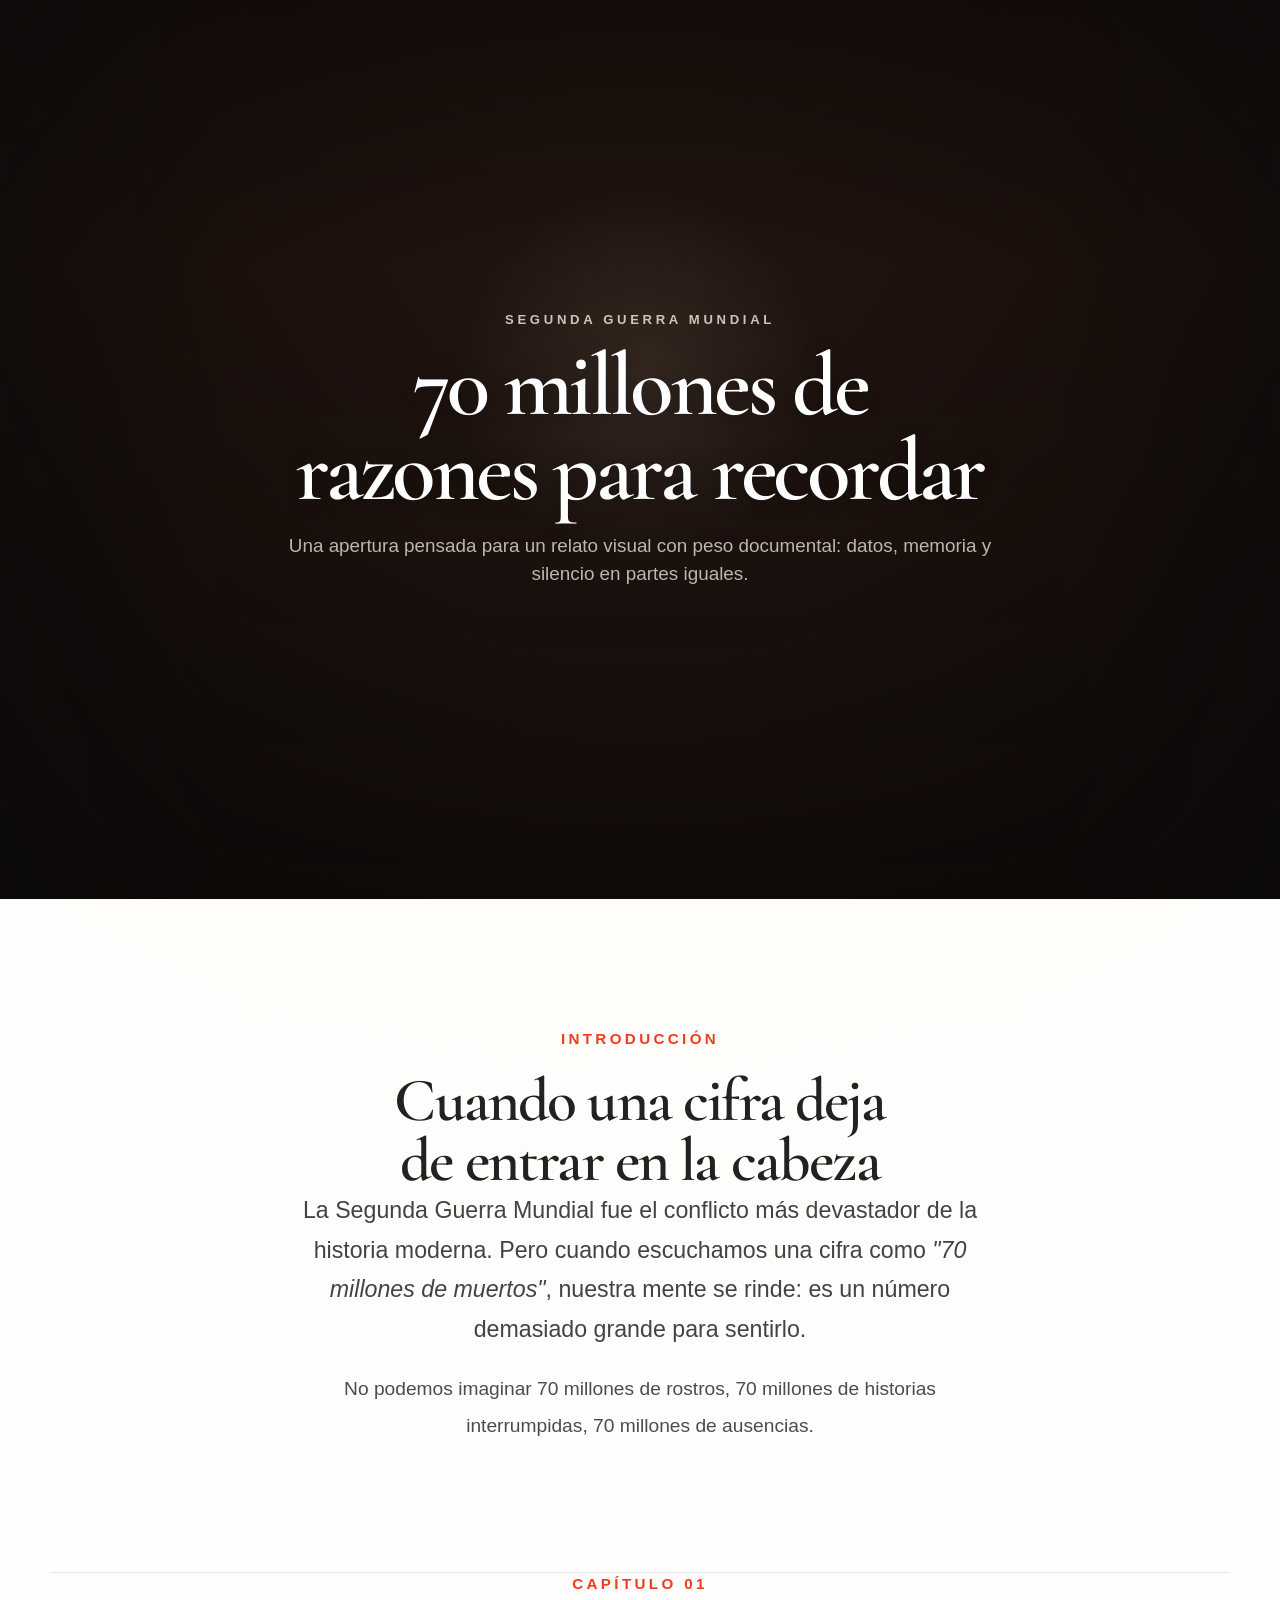
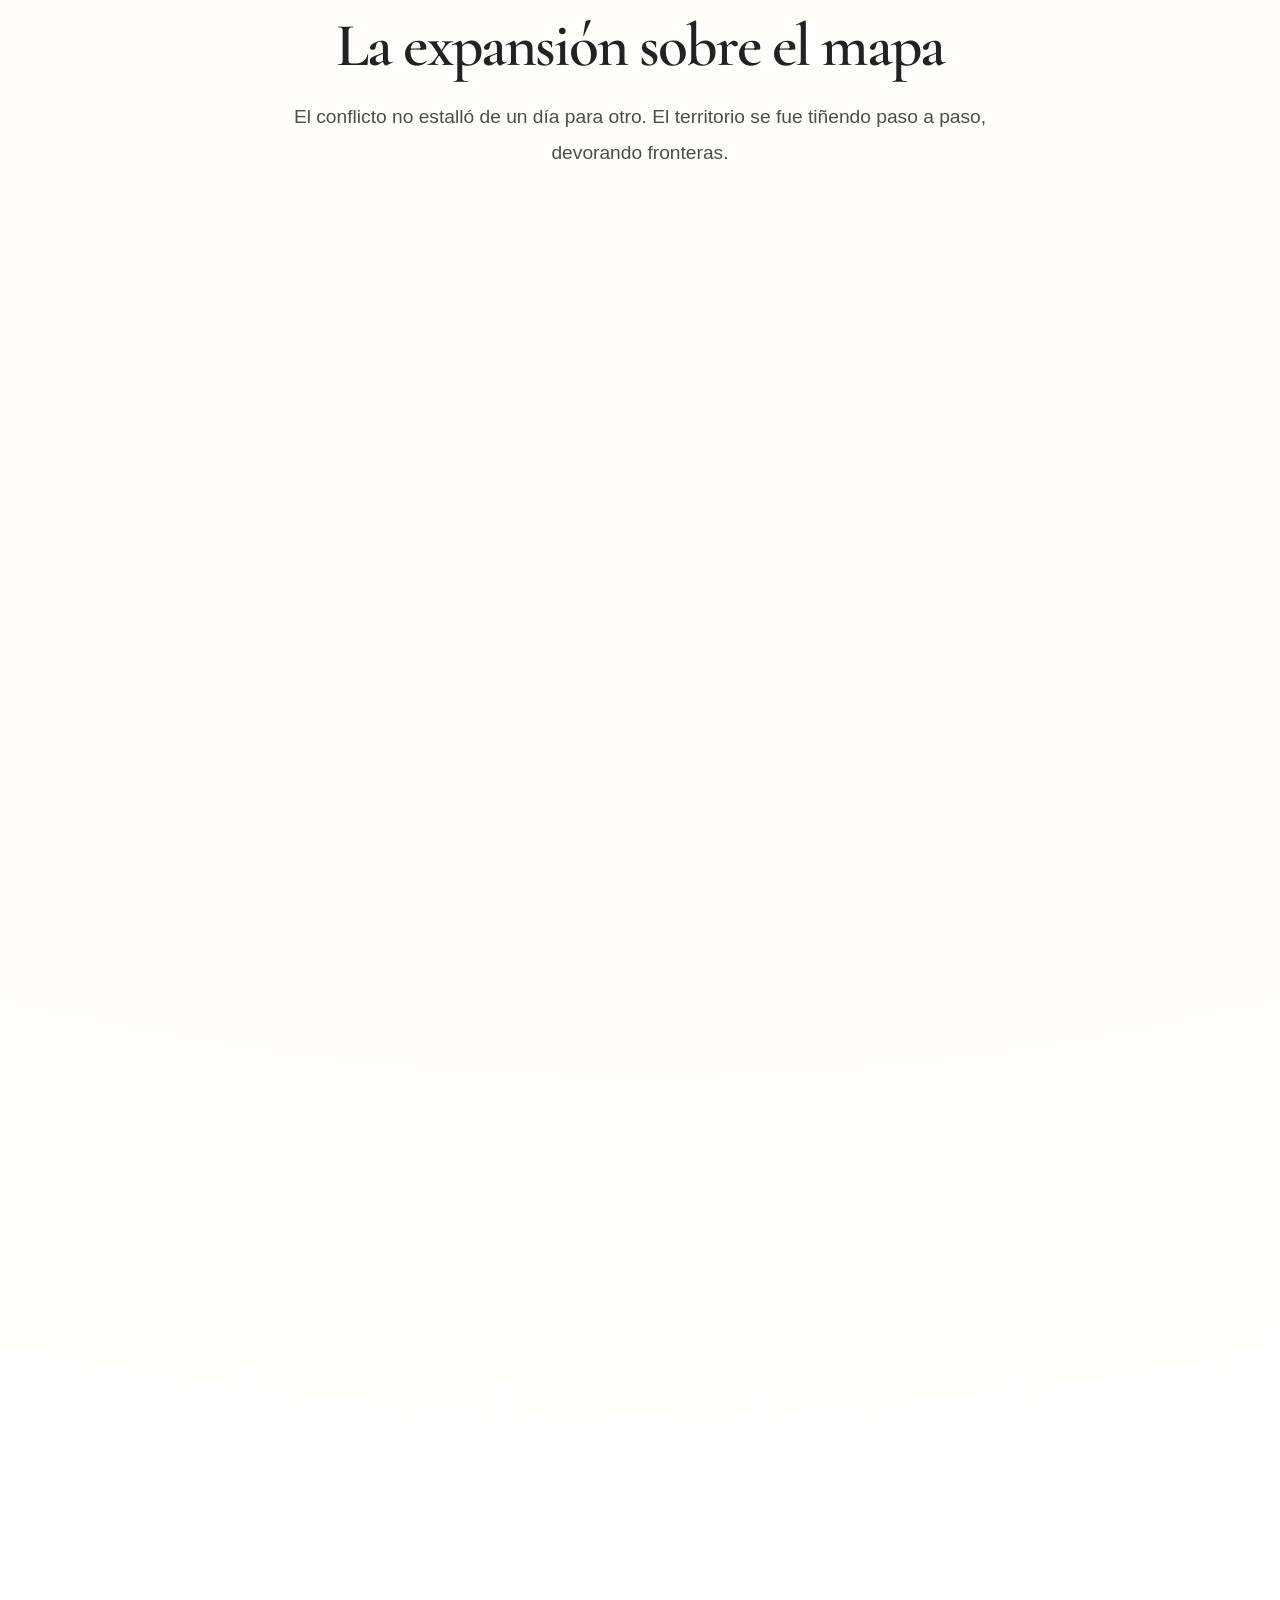
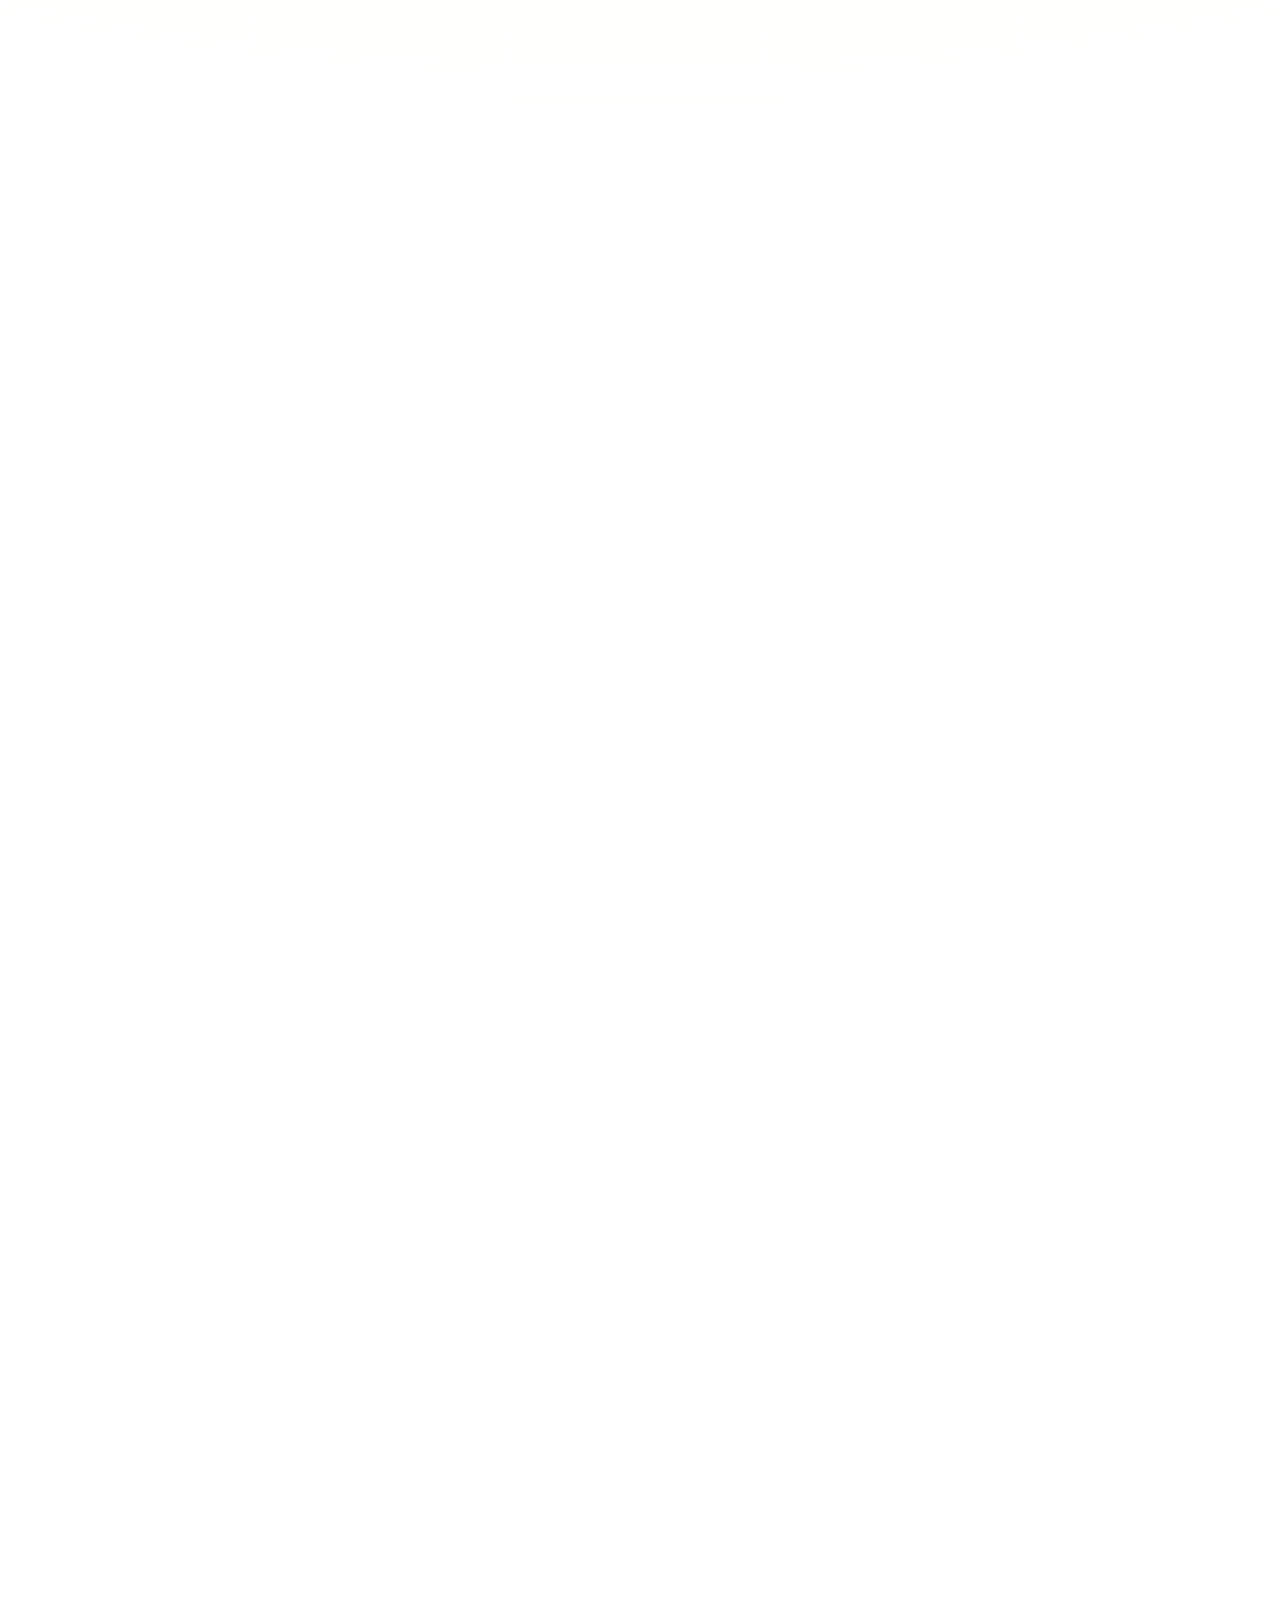
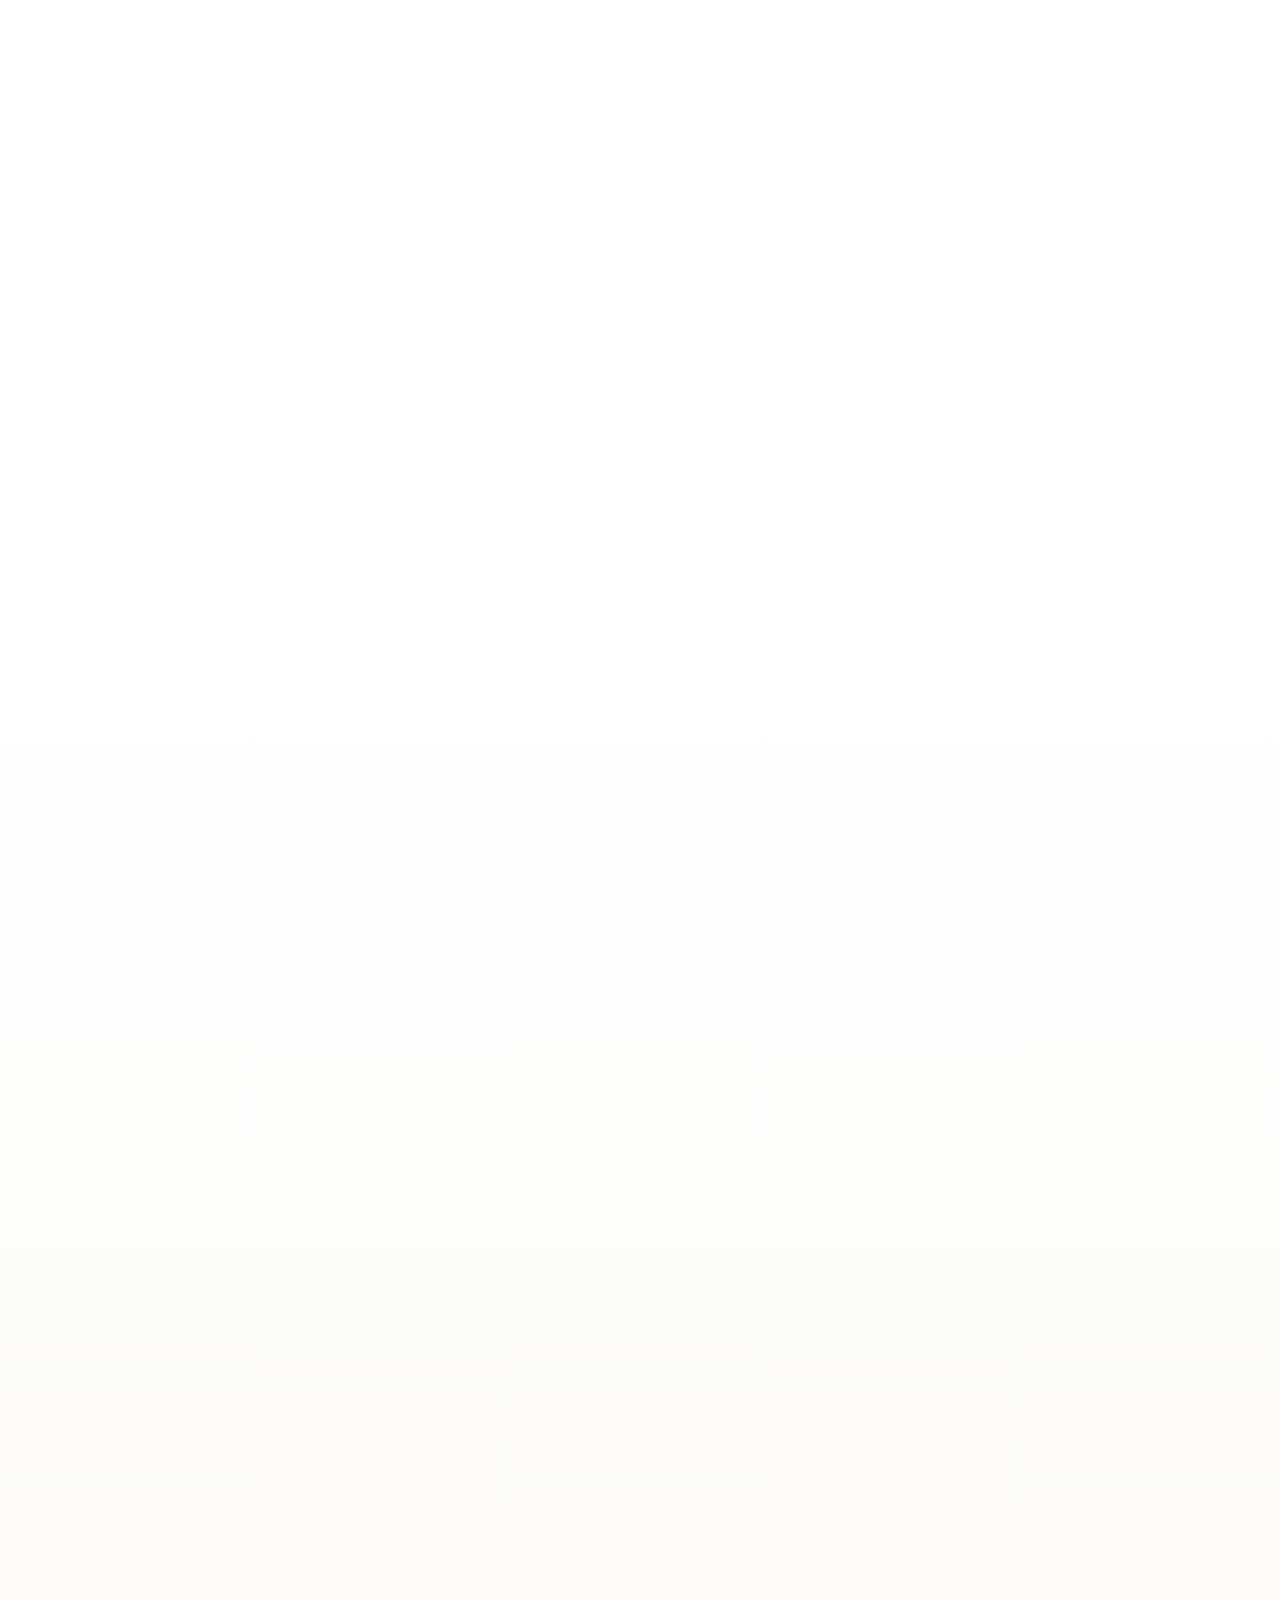
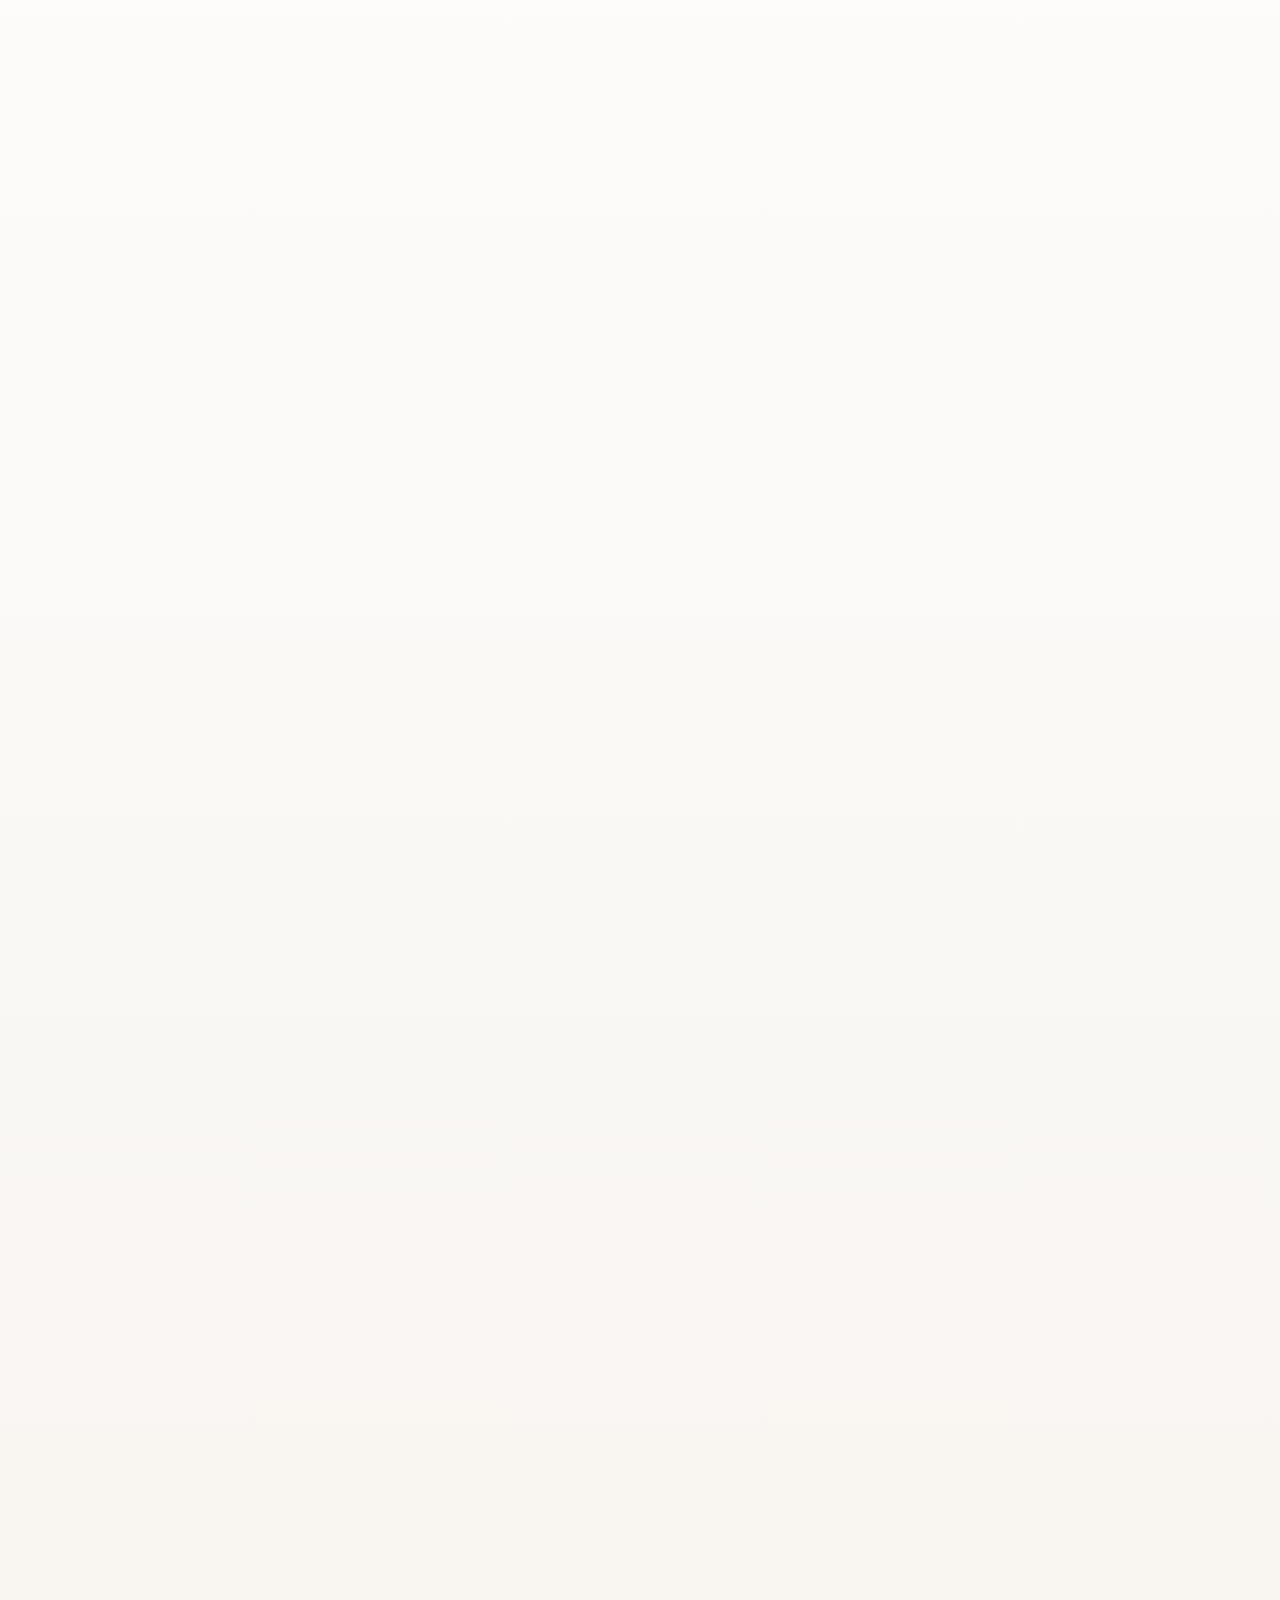
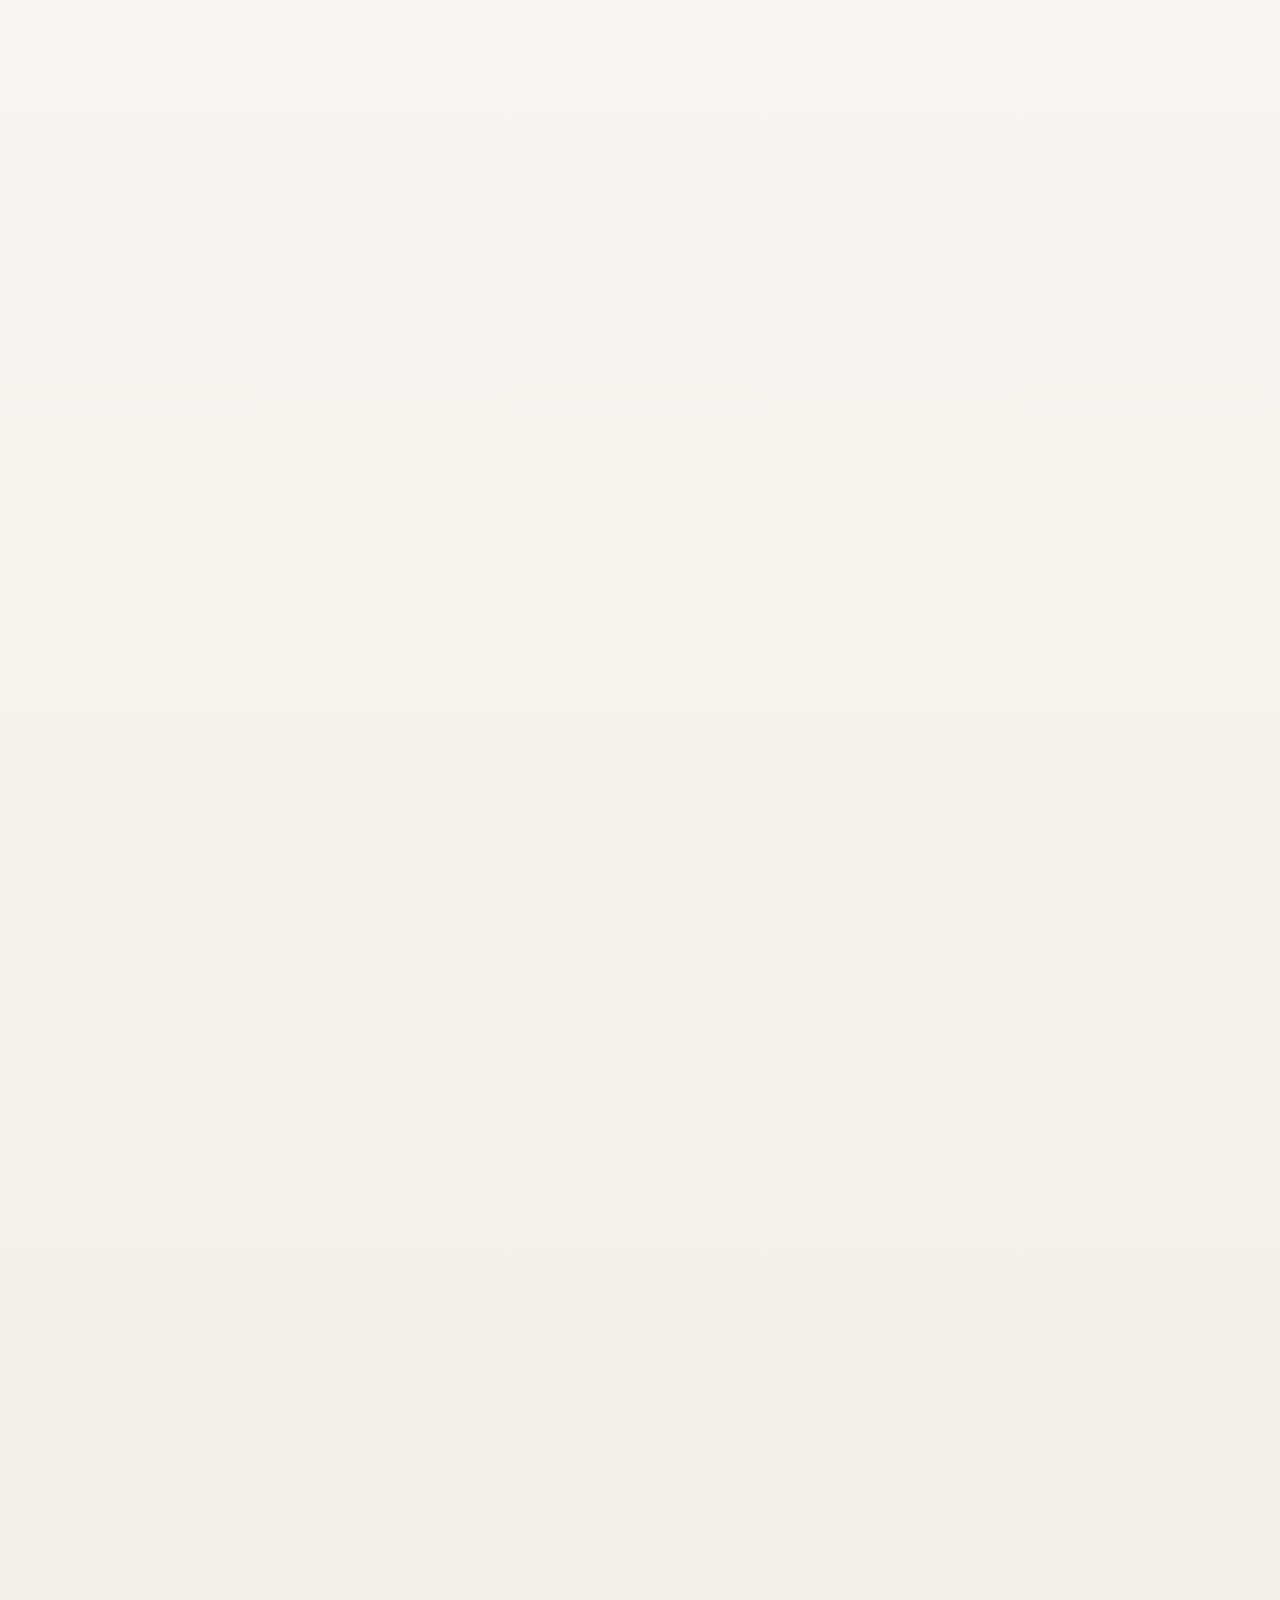
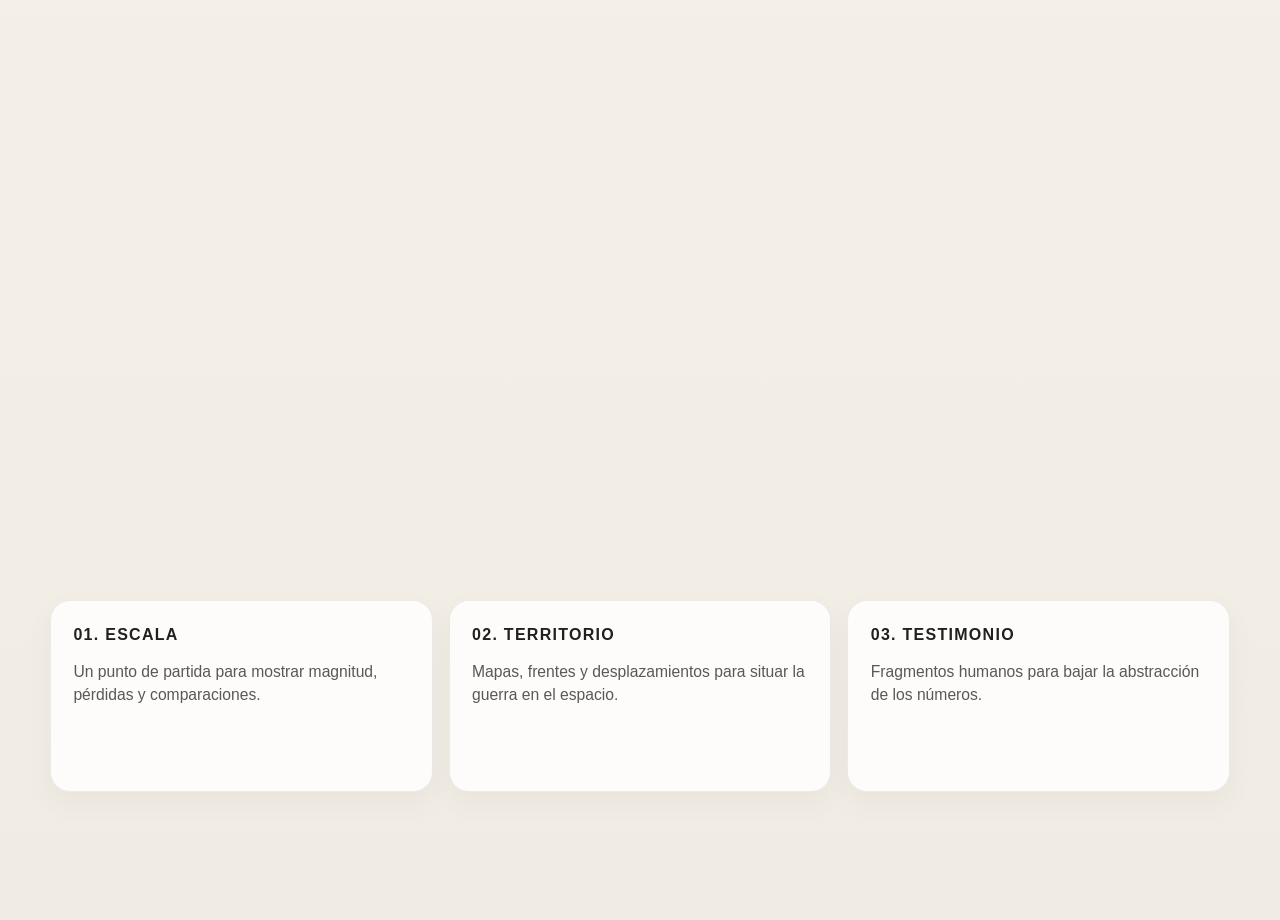
==== src/index.html @ 3a283e7e "agregué el gráfico del mapa, falta mejorar" ====
<!DOCTYPE html>
<html lang="es">
<head>
	<meta charset="UTF-8" />
	<meta name="viewport" content="width=device-width, initial-scale=1.0" />
	<meta name="description" content="Base editorial para un proyecto de scrollytelling sobre la Segunda Guerra Mundial." />
	<title>70 millones de razones para recordar</title>
	<link rel="preconnect" href="https://fonts.googleapis.com" />
	<link rel="preconnect" href="https://fonts.gstatic.com" crossorigin />
	<link href="https://fonts.googleapis.com/css2?family=Inter:wght@400;500;600;700;800&family=Cormorant+Garamond:wght@500;600;700&display=swap" rel="stylesheet" />
	<link rel="stylesheet" href="./styles.css" />
</head>
<body>
	<main class="page-shell">
		<section class="hero" aria-label="Introducción">
			<div class="hero__media" aria-hidden="true">
				<div class="hero__media-tint"></div>
				<img class="hero__image" src="../img/hero_ft.jpeg" alt="" />
			</div>

			<div class="hero__content">
				<p class="hero__eyebrow">Segunda Guerra Mundial</p>
				<h1>70 millones de razones para recordar</h1>
				<p class="hero__dek">
					Una apertura pensada para un relato visual con peso documental: datos, memoria y silencio en partes iguales.
				</p>
			</div>
		</section>

		<section class="chapter chapter--intro">
			<div class="chapter__intro">
				<p class="chapter__eyebrow">Introducción</p>
				<h2>Cuando una cifra deja de entrar en la cabeza</h2>
				<p class="chapter__lead">
					La Segunda Guerra Mundial fue el conflicto más devastador de la historia moderna. Pero cuando escuchamos una cifra como <em>"70 millones de muertos"</em>, nuestra mente se rinde: es un número demasiado grande para sentirlo.
				</p>
				<p class="chapter__body">
					No podemos imaginar 70 millones de rostros, 70 millones de historias interrumpidas, 70 millones de ausencias.
				</p>
			</div>
		</section>
		
		<!-- El nuevo título del Capítulo 1 -->
		<section class="chapter chapter--stub">
			<div class="chapter__intro">
				<p class="chapter__eyebrow">Capítulo 01</p>
				<h2>La expansión sobre el mapa</h2>
				<p class="chapter__body">
					El conflicto no estalló de un día para otro. El territorio se fue tiñendo paso a paso, devorando fronteras.
				</p>
			</div>
		</section>

		<section class="flourish-scroll" id="flourish-story" aria-label="Historia interactiva de datos">
			<div class="flourish-scroll__sticky">
				<div class="flourish-embed flourish-story" data-src="story/3707371" data-height="100vh">
					<script src="https://public.flourish.studio/resources/embed.js"></script>
					<noscript><img src="https://public.flourish.studio/story/3707371/thumbnail" width="100%" alt="visualization" /></noscript>
				</div>
			</div>
		</section>


		<section class="chapter chapter--stub">
			<div class="chapter__grid">
				<article>
					<h3>01. Escala</h3>
					<p>Un punto de partida para mostrar magnitud, pérdidas y comparaciones.</p>
				</article>
				<article>
					<h3>02. Territorio</h3>
					<p>Mapas, frentes y desplazamientos para situar la guerra en el espacio.</p>
				</article>
				<article>
					<h3>03. Testimonio</h3>
					<p>Fragmentos humanos para bajar la abstracción de los números.</p>
				</article>
			</div>
		</section>
	</main>

	<script src="./main.js" defer></script>

</body>
</html>
---- src/styles.css ----
/* Variables globales de color, tamaño y espaciado reutilizables en toda la página. */
:root {
	--bg: #0d0f12;
	--surface: rgba(15, 17, 20, 0.72);
	--surface-strong: rgba(10, 12, 14, 0.88);
	--text: #f6f0e7;
	--muted: rgba(246, 240, 231, 0.74);
	--accent: #e7e5e2;
	--accent-deep: #f7f6f2;
	--line: rgba(255, 255, 255, 0.12);
	--max-width: 1180px;
}

/* Normaliza el cálculo de tamaños para que padding y borders no rompan el layout. */
* {
	box-sizing: border-box;
}

/* Habilita un scroll suave cuando se navega por anclas o cambios de sección. */
html {
	scroll-behavior: smooth;
}

/* Estilos base del documento: fondo, tipografía y color general del texto. */
body {
	margin: 0;
	background:
		radial-gradient(circle at top, rgba(255, 241, 221, 0.18), transparent 30%),
		linear-gradient(180deg, #ffffff 0%, #ffffff 58%, #f1ece3 100%);
	color: #000000;
	font-family: "Georgia", Arial, sans-serif;
	line-height: 1.5;
	text-rendering: optimizeLegibility;
}

/* Evita que imágenes y video se desborden y los muestra como bloques. */
img,
video {
	max-width: 100%;
	display: block;
}

/* Hereda color y quita el subrayado por defecto de los enlaces. */
a {
	color: inherit;
	text-decoration: none;
}

/* Contenedor principal de toda la página. */
.page-shell {
	min-height: 100vh;
}

/* Sección hero: centra el contenido en pantalla y prepara el área visual principal. */
.hero {
	position: relative;
	min-height: 100vh;
	display: grid;
	place-items: center;
	overflow: hidden;
	padding: 3rem 1.5rem;
	isolation: isolate;
	border-bottom: 1px solid var(--line);
}

/* Capa de fondo que contiene la imagen principal y su tratamiento visual. */
.hero__media {
	position: absolute;
	inset: 0;
	z-index: -2;
	background: #2b1a14;
	transform: scale(1.02);
	filter: saturate(0.9) contrast(1.02);
	pointer-events: none;
}

/* Overlay oscuro para mejorar el contraste del texto sobre la imagen. */
.hero__media::after {
	content: "";
	position: absolute;
	inset: 0;
	background:
		linear-gradient(180deg, rgba(6, 7, 8, 0.42) 0%, rgba(6, 7, 8, 0.18) 30%, rgba(6, 7, 8, 0.58) 100%),
		radial-gradient(circle at center, transparent 0 28%, rgba(0, 0, 0, 0.24) 70% 100%);
	z-index: 1;
}

/* Tintado suave adicional para darle atmósfera al hero. */
.hero__media-tint {
	position: absolute;
	inset: 0;
	background:
		radial-gradient(circle at 50% 42%, rgba(245, 227, 181, 0.1), transparent 22%),
		linear-gradient(90deg, rgba(10, 12, 14, 0.3), transparent 18%, transparent 82%, rgba(10, 12, 14, 0.3));
	z-index: 2;
}

/* Imagen de fondo que cubre todo el hero sin deformarse. */
.hero__image {
	position: absolute;
	inset: 0;
	width: 100%;
	height: 100%;
	object-fit: cover;
	object-position: center center;
	transform: scale(1.08);
	will-change: transform, filter;
	z-index: 0;
}

/* Contenedor del contenido textual del hero: aquí se centra el texto. */
.hero__content {
	position: relative;
	z-index: 2;
	max-width: var(--max-width);
	padding: 2.2rem 2rem;
	text-align: center;
	background: transparent;
	border: 0;
	border-radius: 0;
	backdrop-filter: none;
	box-shadow: none;
}

/* Etiqueta pequeña superior del hero. */
.hero__eyebrow {
	margin: 0 0 0.9rem;
	font-size: 0.82rem;
	font-weight: 700;
	letter-spacing: 0.28em;
	text-transform: uppercase;
	color: rgba(245, 239, 227, 0.8);
}

/* Título principal: centrado visualmente y con una tipografía más expresiva. */
.hero h1 {
	margin: 0;
	font-family: "Cormorant Garamond", Georgia, serif;
	font-size: clamp(3rem, 7vw, 6.6rem);
	line-height: 0.94;
	letter-spacing: -0.04em;
	font-weight: 600;
	color: #fefefe;
	text-wrap: balance;
	text-shadow: 0 2px 18px rgba(0, 0, 0, 0.34);
}

/* Texto descriptivo bajo el título; se centra con márgenes automáticos. */
.hero__dek {
	max-width: 44rem;
	margin: 1.2rem auto 0;
	font-size: clamp(1rem, 1.8vw, 1.18rem);
	color: var(--muted);
}

/* Bloque general de cada capítulo o sección narrativa. */
.chapter {
	width: min(calc(100% - 2rem), var(--max-width));
	margin: 0 auto;
	padding: clamp(4rem, 10vw, 8rem) 0;
	border-bottom: 1px solid rgba(31, 31, 31, 0.1);
	background: transparent;
}

/* Capítulo de introducción: centra su contenido en una sola columna. */
.chapter--intro {
	display: grid;
	grid-template-columns: 1fr;
	gap: 0;
	align-items: start;
	justify-items: center;
	text-align: center;
}

/* Contenedor interno de la introducción con ancho limitado. */
.chapter__intro {
	width: min(100%, 56rem);
	margin: 0 auto;
	max-width: 56rem;
	text-align: center;
}

/* Subtítulo o etiqueta del capítulo. */
.chapter .chapter__eyebrow {
	margin: 0 auto 1.25rem;
	font-size: 0.95rem;
	font-weight: 700;
	letter-spacing: 0.22em;
	text-transform: uppercase;
	color: #f03d1d;
	max-width: fit-content;
}

/* Título del capítulo introductorio. */
.chapter__intro h2 {
	margin: 0 0 1.6rem;
	font-family: "Cormorant Garamond", Georgia, serif;
	font-size: clamp(2.3rem, 4.8vw, 4.4rem);
	line-height: 0.95;
	font-weight: 600;
	letter-spacing: -0.03em;
	color: #222;
	text-wrap: balance;
}

/* Párrafo destacado de apertura; se centra con auto en los laterales. */
.chapter .chapter__lead {
	max-width: 46rem;
	margin: 0 auto;
	font-size: clamp(1.15rem, 2.2vw, 1.45rem);
	line-height: 1.7;
	color: rgba(31, 31, 31, 0.84);
	text-align: center;
}

/* Texto de desarrollo del capítulo; mantiene una medida cómoda de lectura. */
.chapter .chapter__body {
	max-width: 44rem;
	margin: 1.4rem auto 0;
	font-size: clamp(1.05rem, 1.8vw, 1.2rem);
	line-height: 1.9;
	color: rgba(31, 31, 31, 0.8);
	text-align: center;
}

/* Etiqueta auxiliar usada dentro de otras secciones o tarjetas. */
.chapter__label {
	font-size: 0.8rem;
	font-weight: 700;
	letter-spacing: 0.22em;
	text-transform: uppercase;
	color: #f03d1d;
}

/* Títulos generales dentro de secciones chapter. */
.chapter h2 {
	margin: 0;
	font-family: "Cormorant Garamond", Georgia, serif;
	font-size: clamp(2.2rem, 4.8vw, 4.1rem);
	line-height: 0.98;
	font-weight: 600;
	text-wrap: balance;
	color: #222;
}

/* Párrafos genéricos dentro de chapter. */
.chapter p {
	margin: 0.9rem 0 0;
	max-width: 36rem;
	color: rgba(31, 31, 31, 0.74);
	font-size: 1.05rem;
}

/* Variante de chapter sin espacio superior ni borde inferior. */
.chapter--stub {
	padding-top: 0;
	border-bottom: 0;
}

/* Grilla de tarjetas para la parte final o de apoyo. */
.chapter__grid {
	display: grid;
	grid-template-columns: repeat(3, minmax(0, 1fr));
	gap: 1rem;
}

/* Tarjeta individual dentro de la grilla. */
.chapter__grid article {
	padding: 1.4rem;
	min-height: 12rem;
	background: rgba(255, 255, 255, 0.82);
	border: 1px solid rgba(31, 31, 31, 0.08);
	border-radius: 20px;
	box-shadow: 0 10px 30px rgba(31, 31, 31, 0.04);
}

/* Título de cada tarjeta. */
.chapter__grid h3 {
	margin: 0 0 0.8rem;
	font-size: 1rem;
	letter-spacing: 0.08em;
	text-transform: uppercase;
	color: #202020;
}

/* Texto dentro de cada tarjeta. */
.chapter__grid p {
	margin: 0;
	font-size: 0.98rem;
}

/* Sección de Flourish con scroll-driven storytelling */
.flourish-scroll {
	position: relative;
	/* TOTAL_SLIDES × 100vh — ajustar si cambia el número de slides en story/3707371 */
	height: 1100vh;
}

/* Ajusta el contenedor sticky para centrar el embed */
.flourish-scroll__sticky {
	position: sticky;
	top: 0;
	height: 100vh;
	width: 100%;
	overflow: hidden;
	display: flex;
	align-items: center; /* Esto asegurará que el mapa quede perfectamente centrado en pantalla */
}

.flourish-scroll__sticky .flourish-embed {
	width: 100%;
	height: 100%;
	margin: 0;
}

/* Ajustes de layout para pantallas medianas. */
@media (max-width: 900px) {
	.hero {
		padding: 1.5rem;
	}

	.hero__content {
		padding: 1.6rem 1.2rem;
		border-radius: 22px;
	}

	.chapter--intro,
	.chapter__grid {
		grid-template-columns: 1fr;
	}
}

/* Ajustes de tipografía y ancho para pantallas chicas. */
@media (max-width: 640px) {
	.hero h1 {
		font-size: clamp(2.5rem, 15vw, 4.4rem);
	}

	.chapter {
		width: min(calc(100% - 1.2rem), var(--max-width));
	}
}
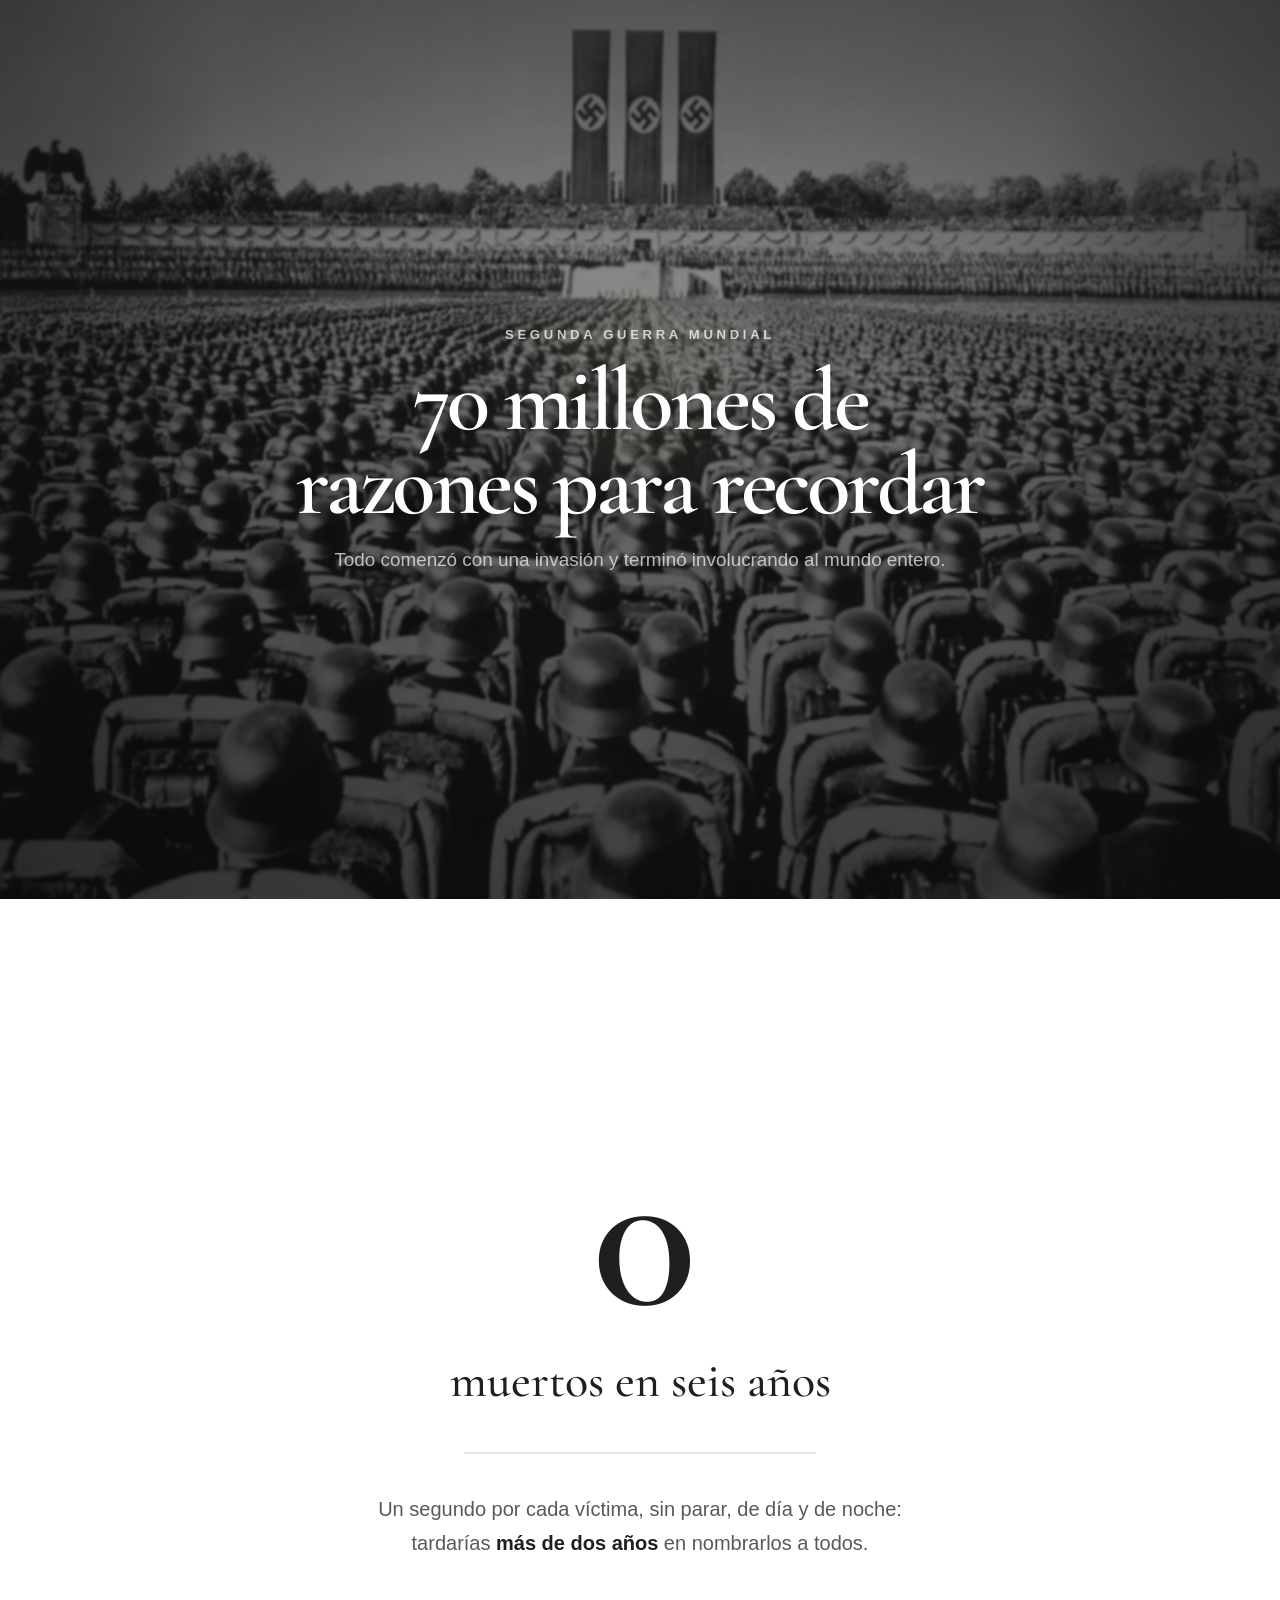
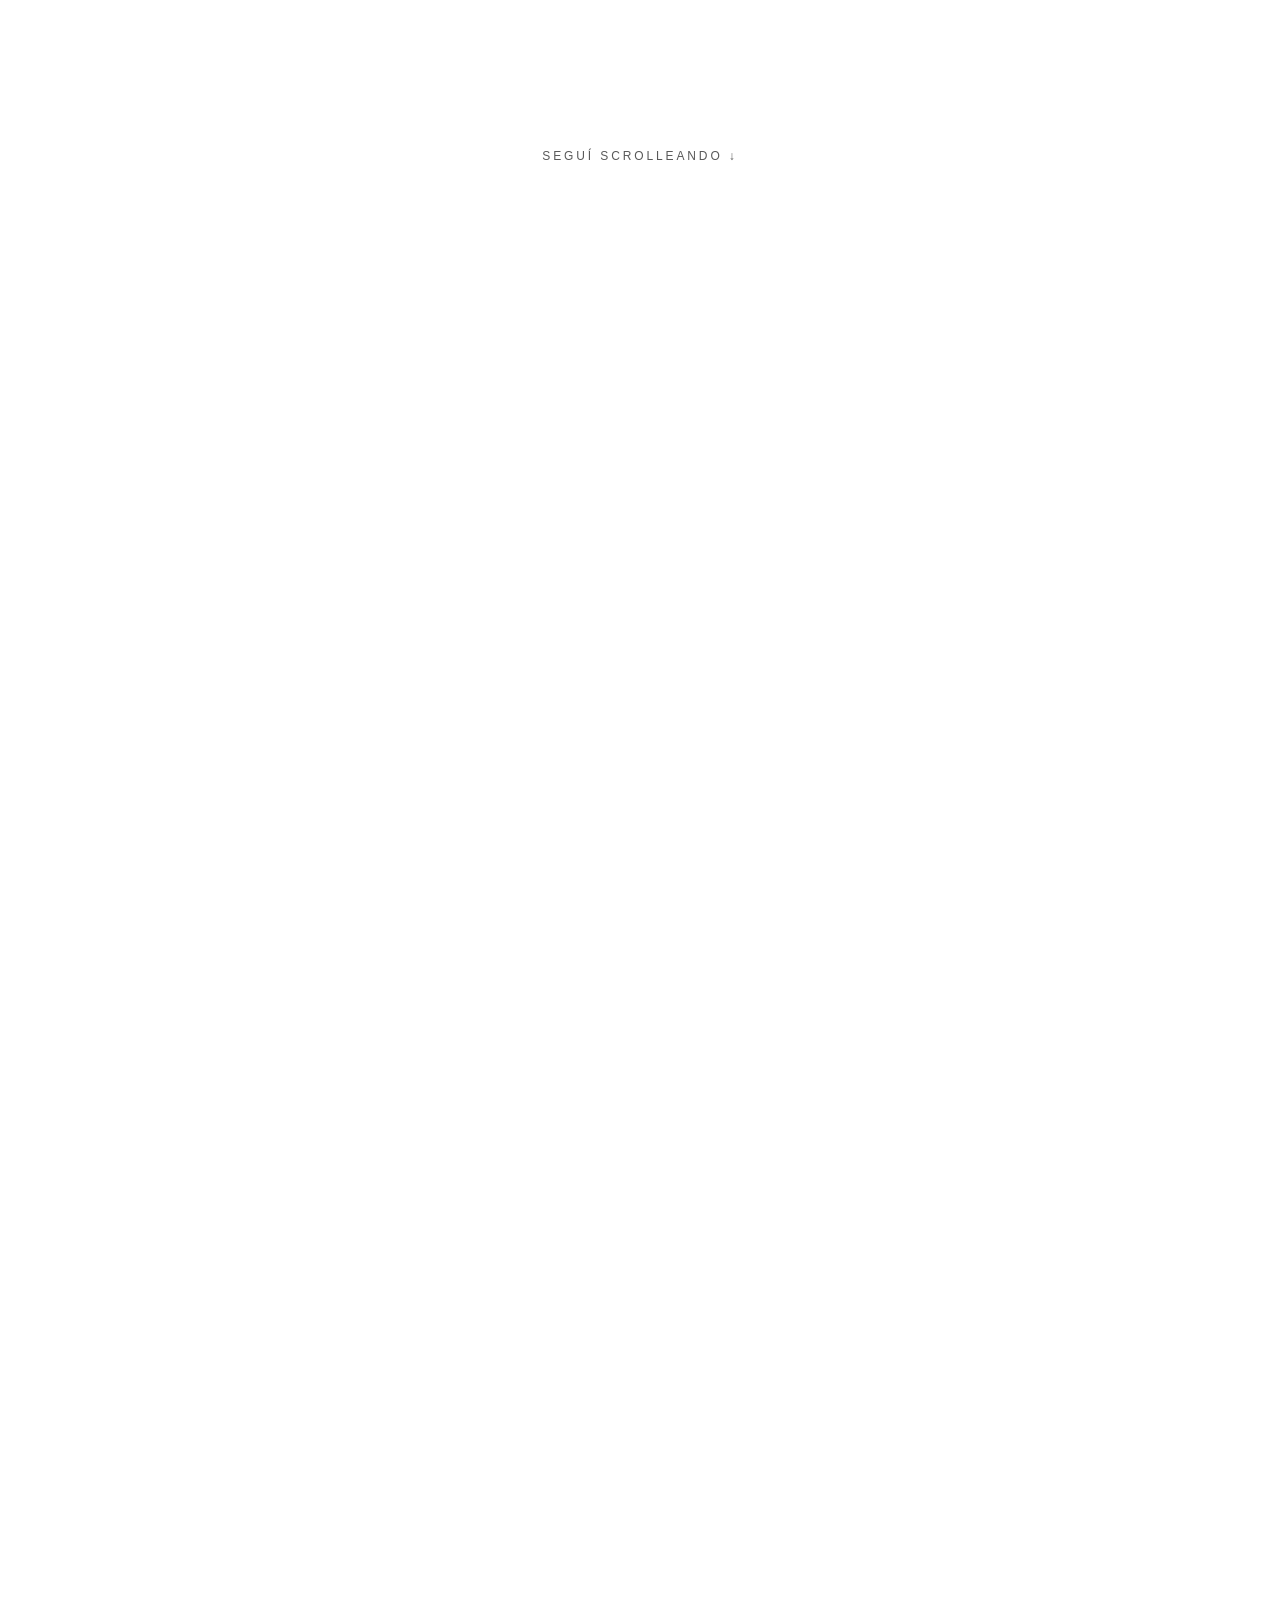
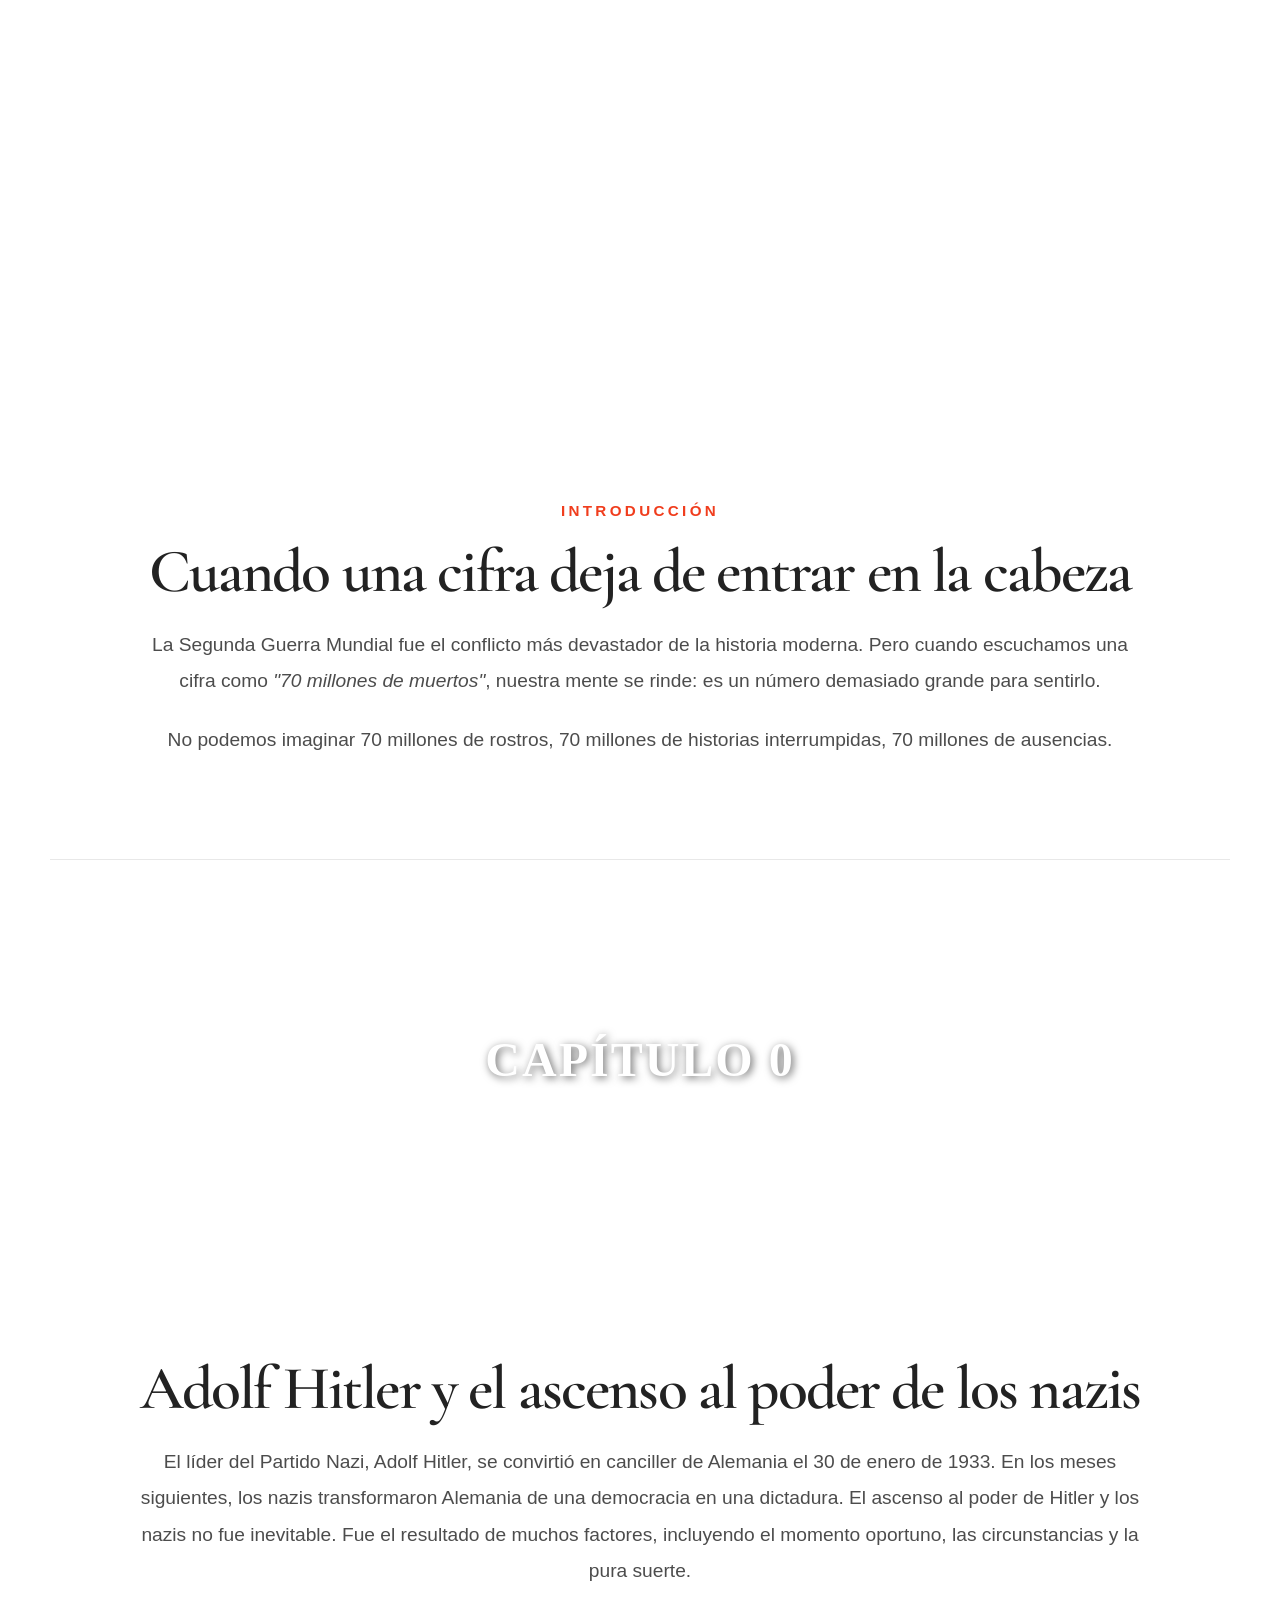
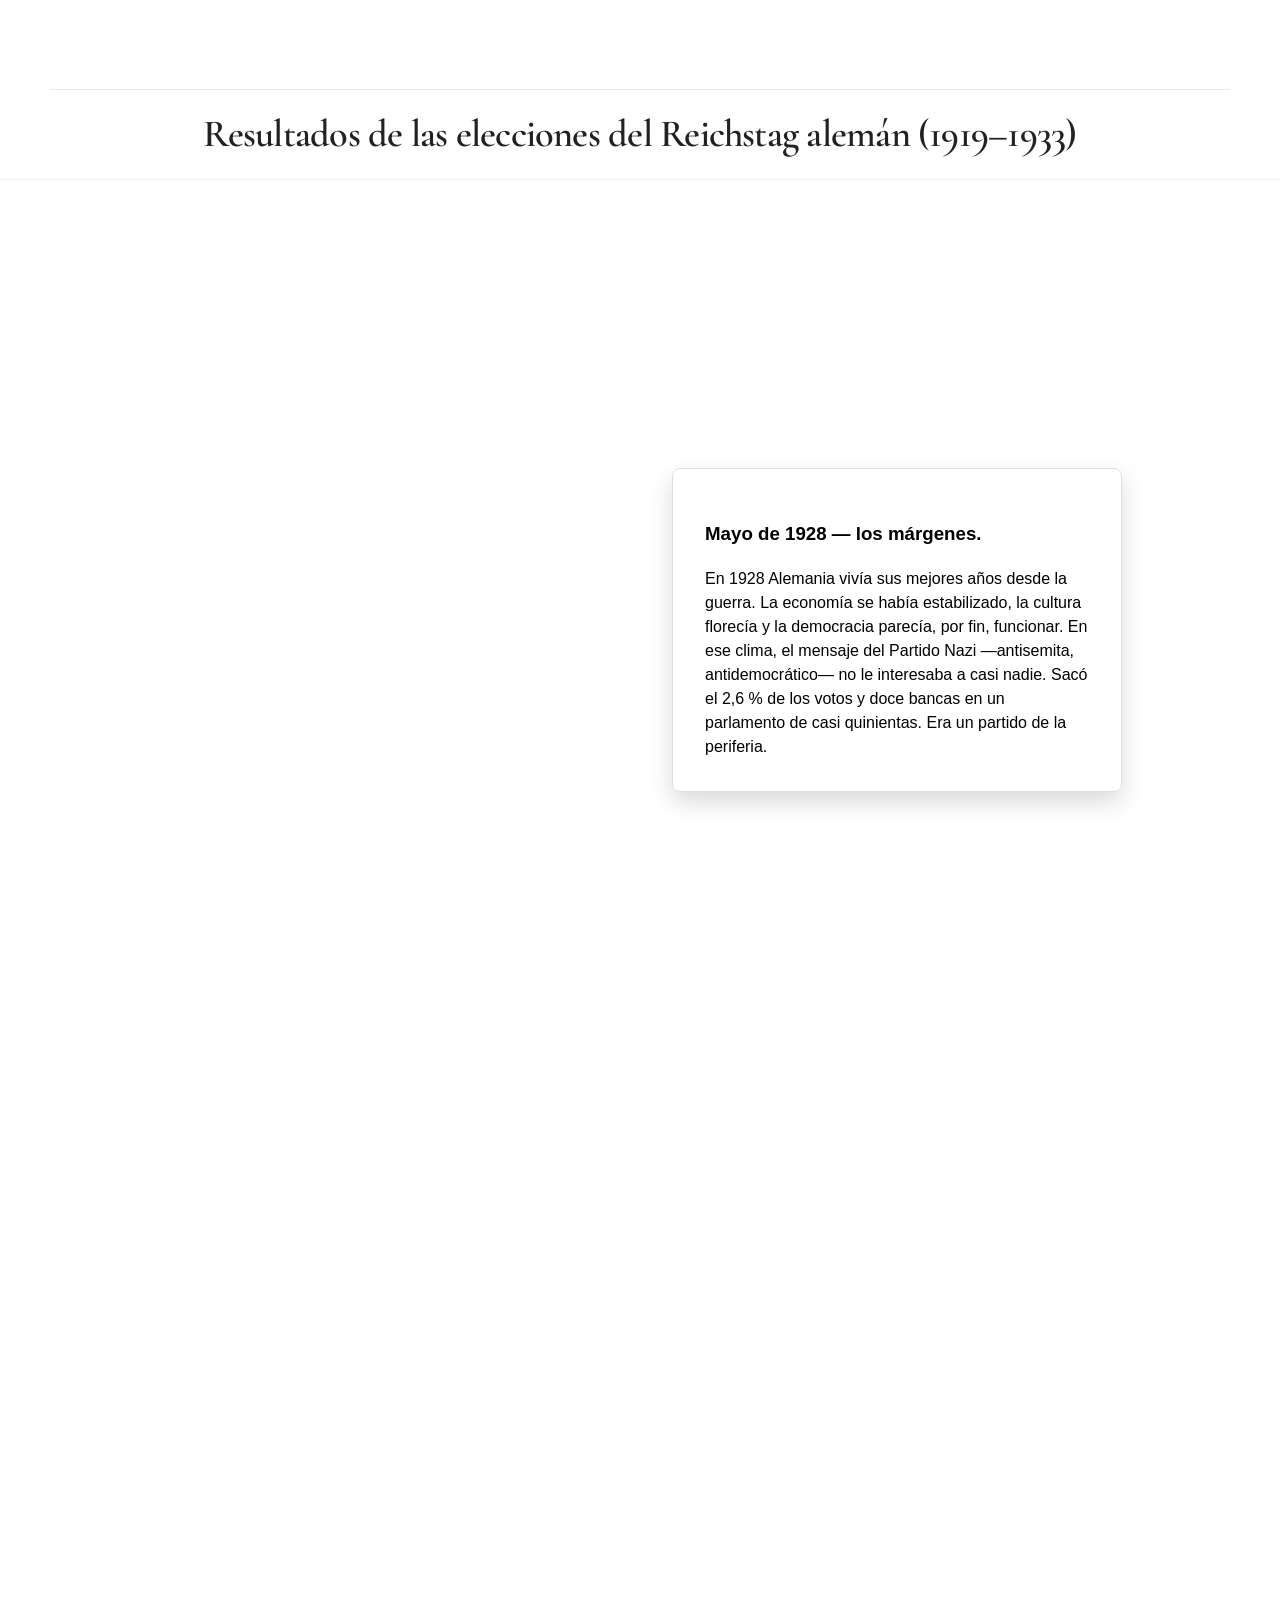
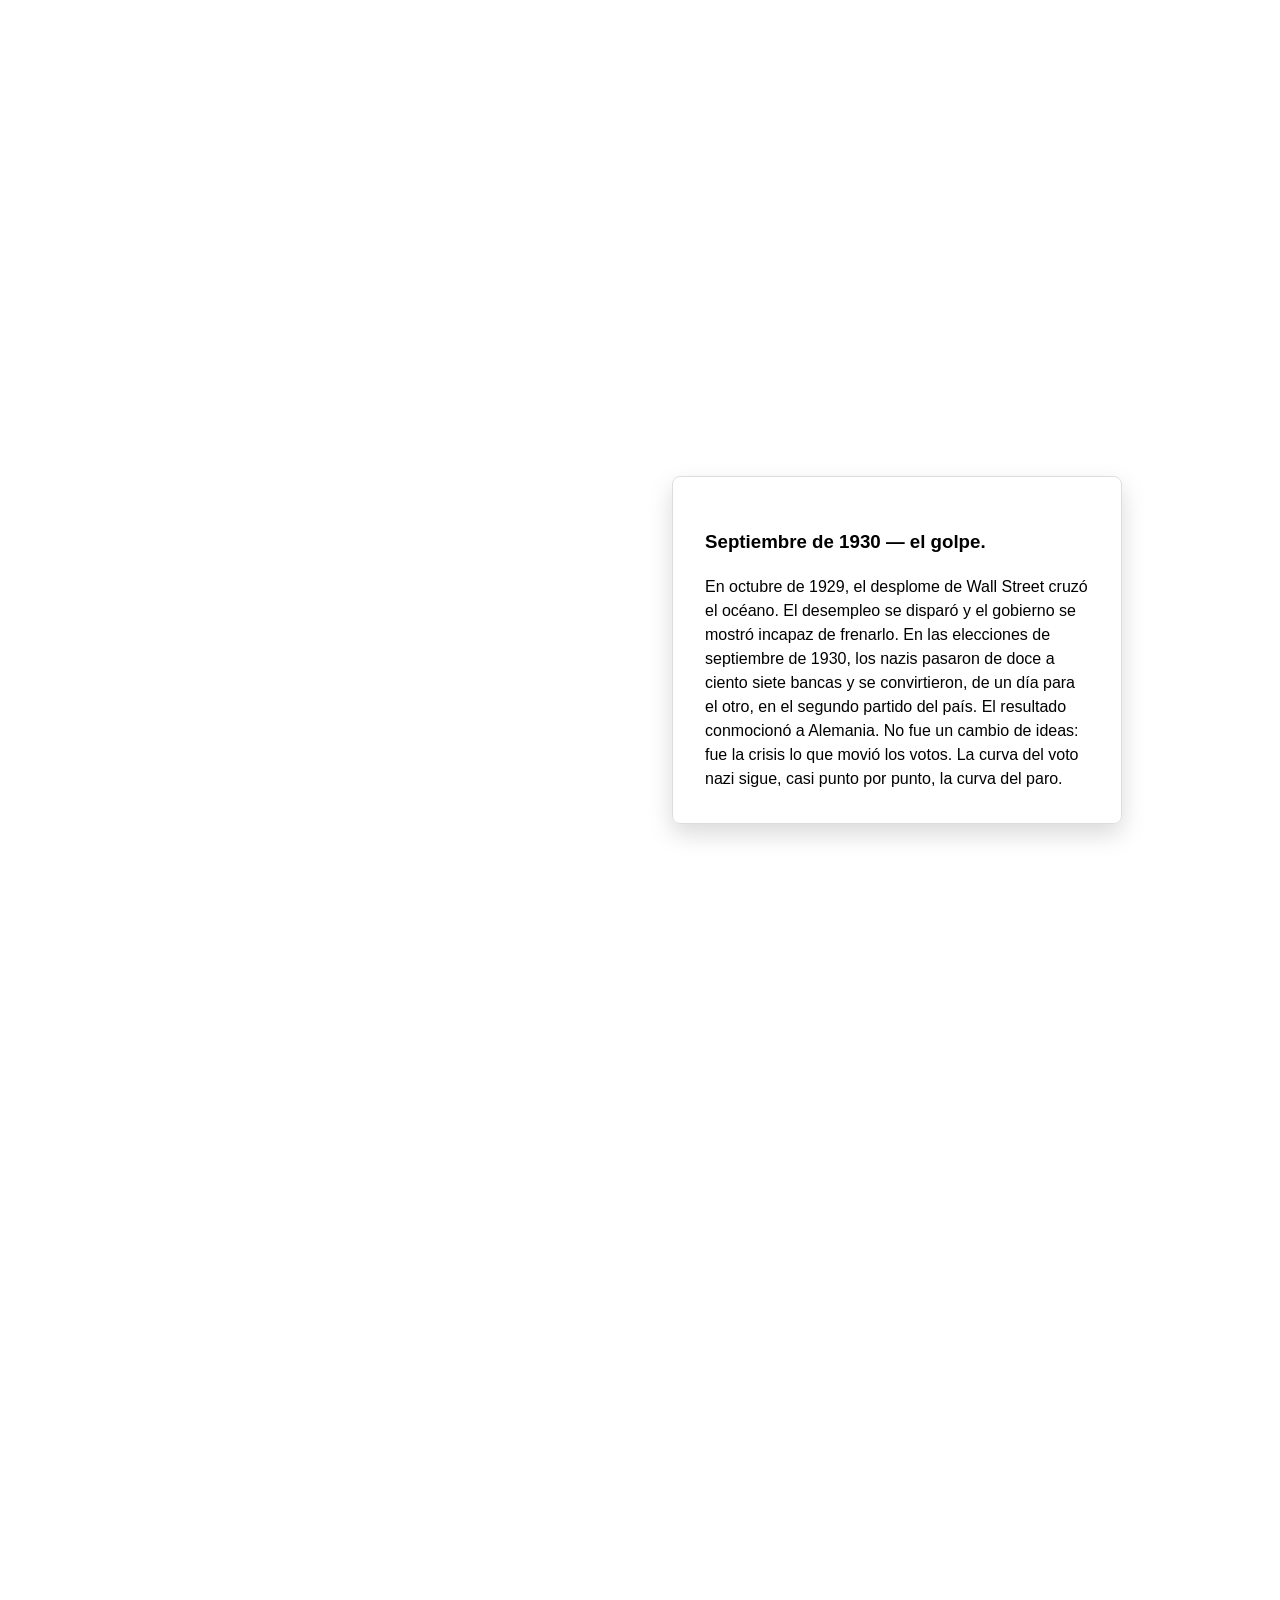
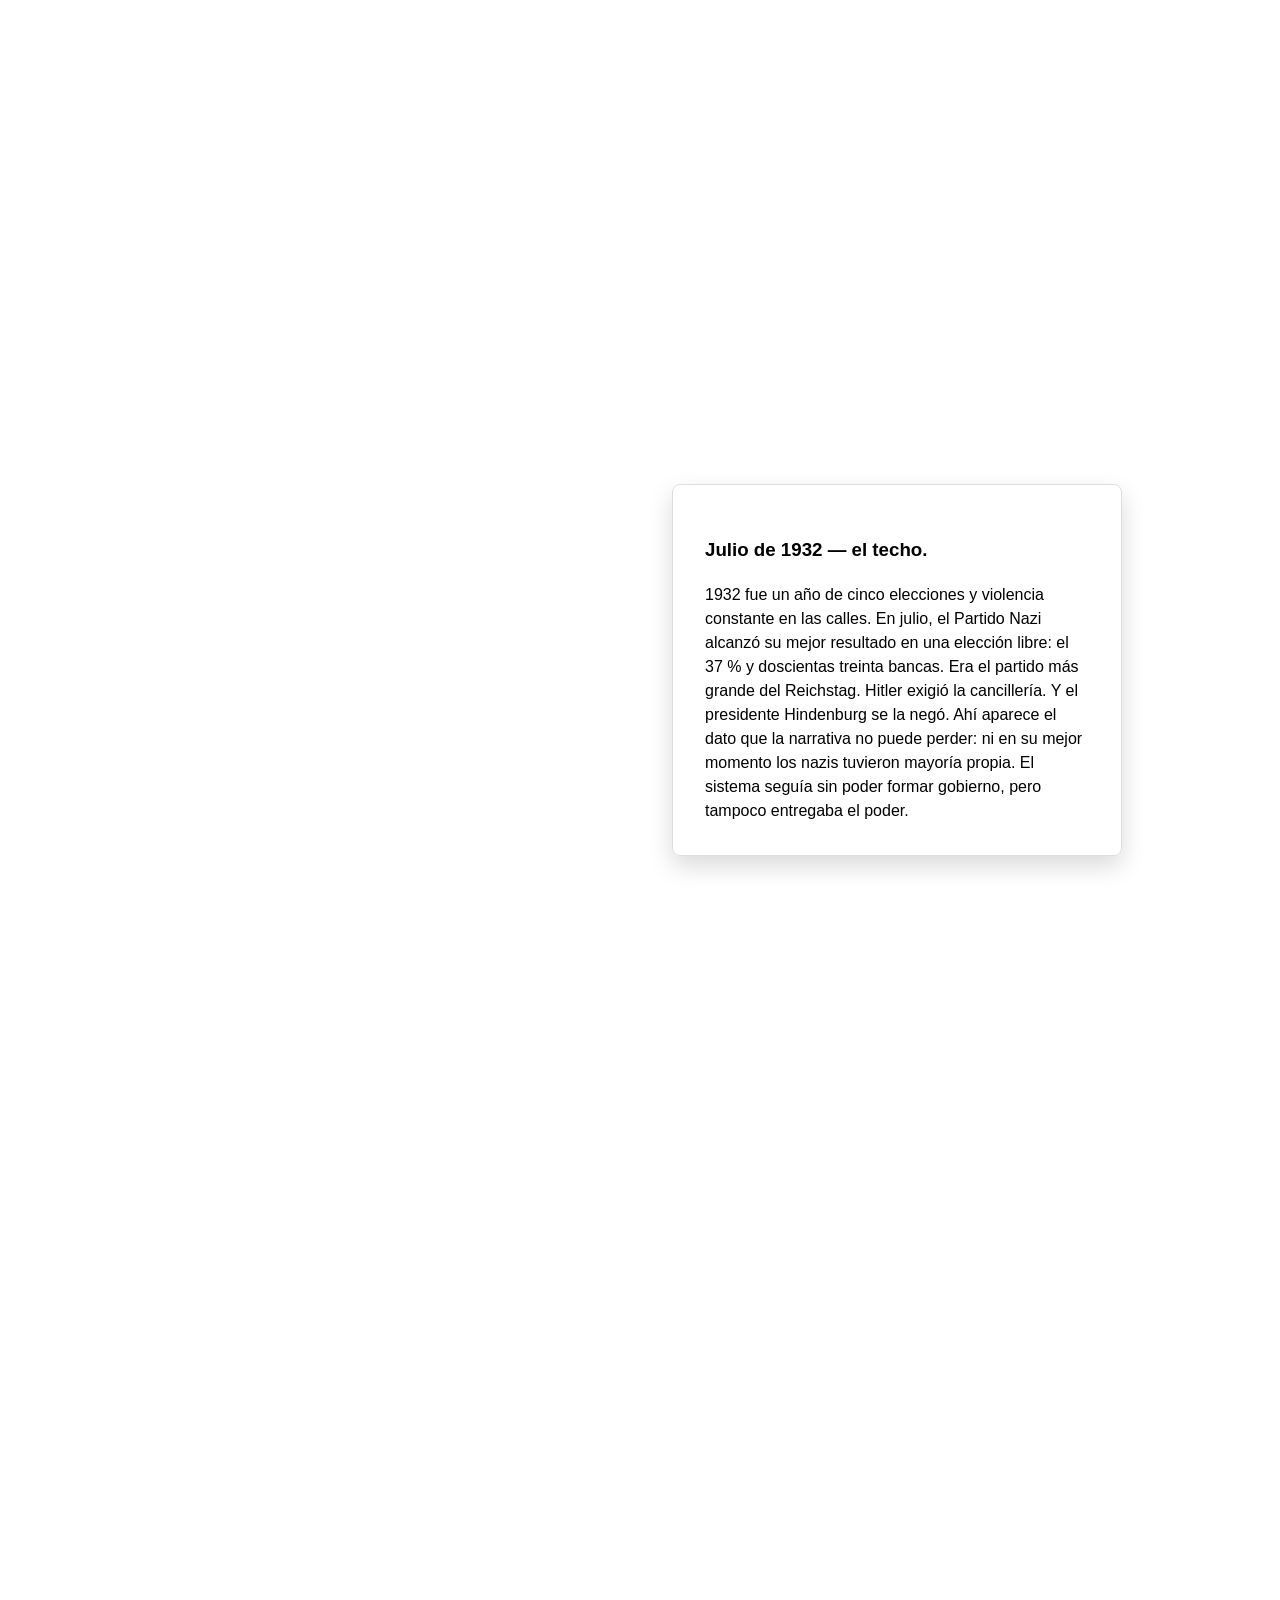
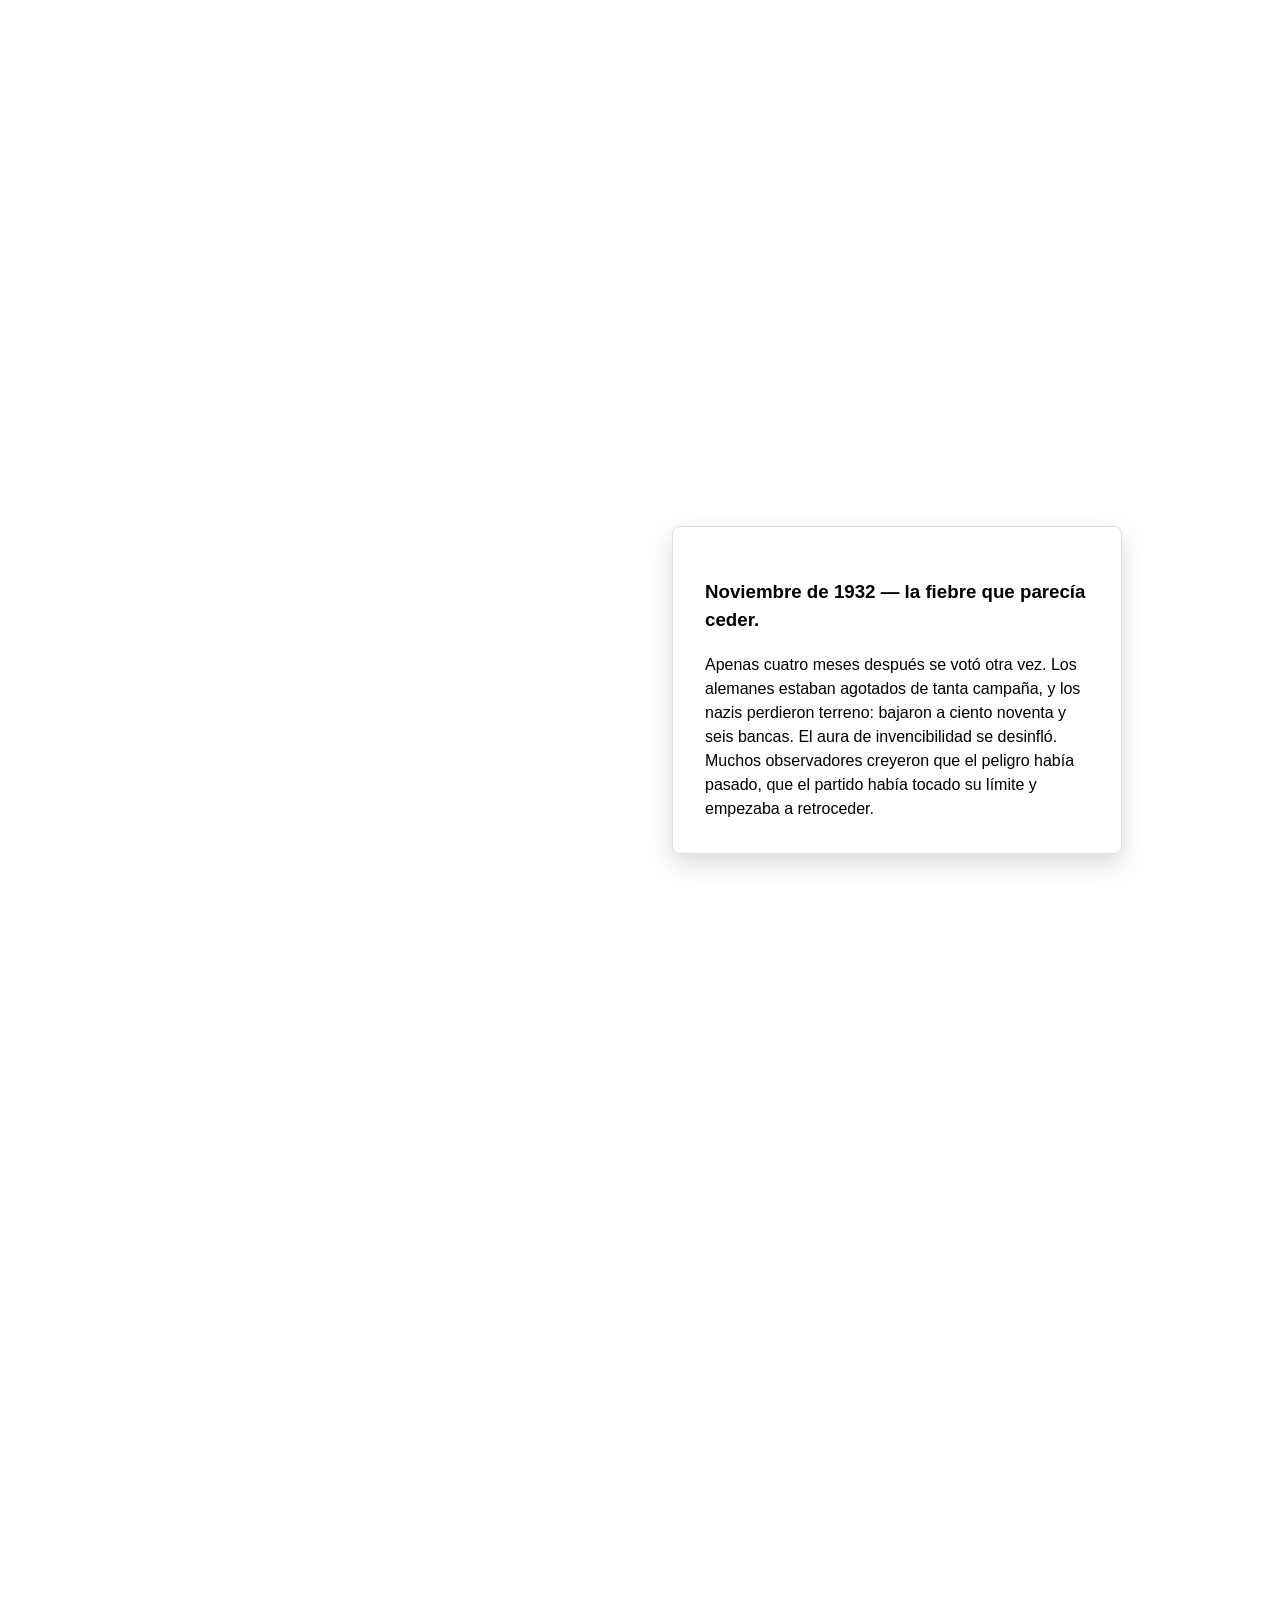
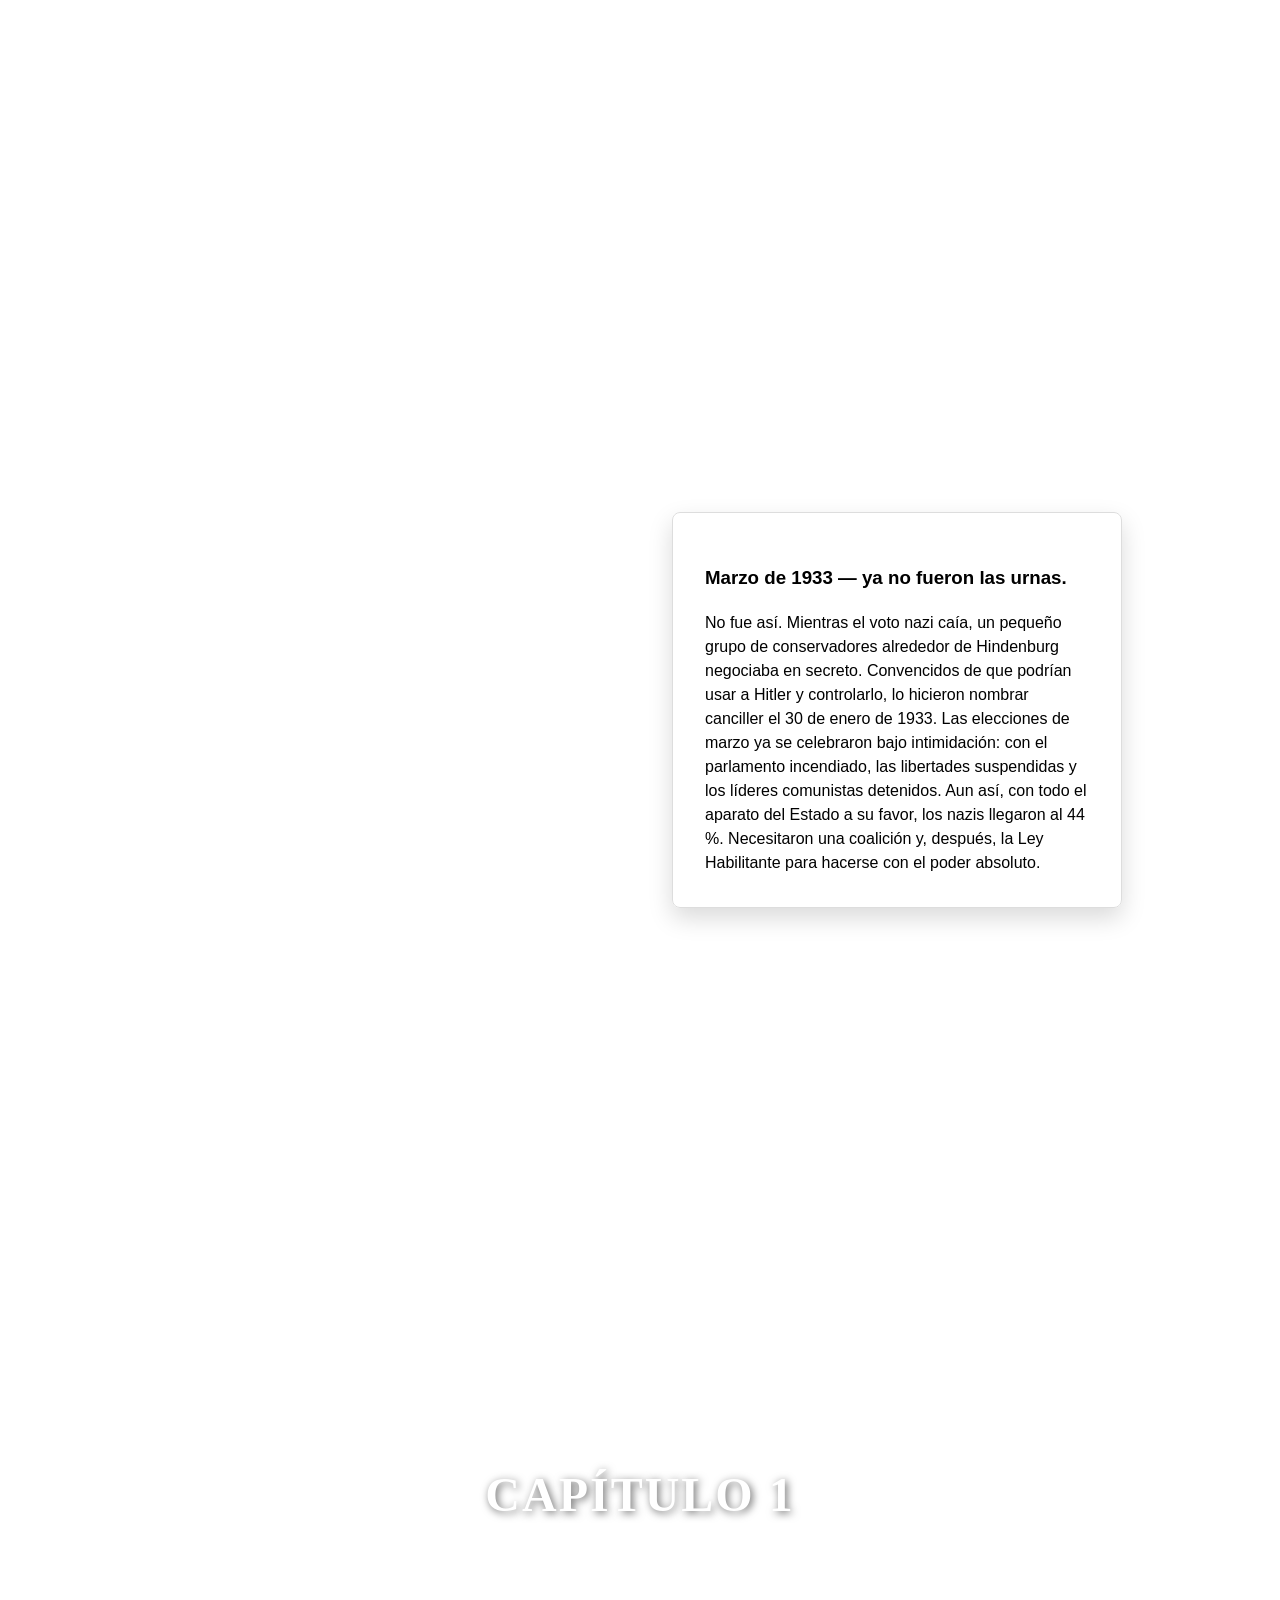
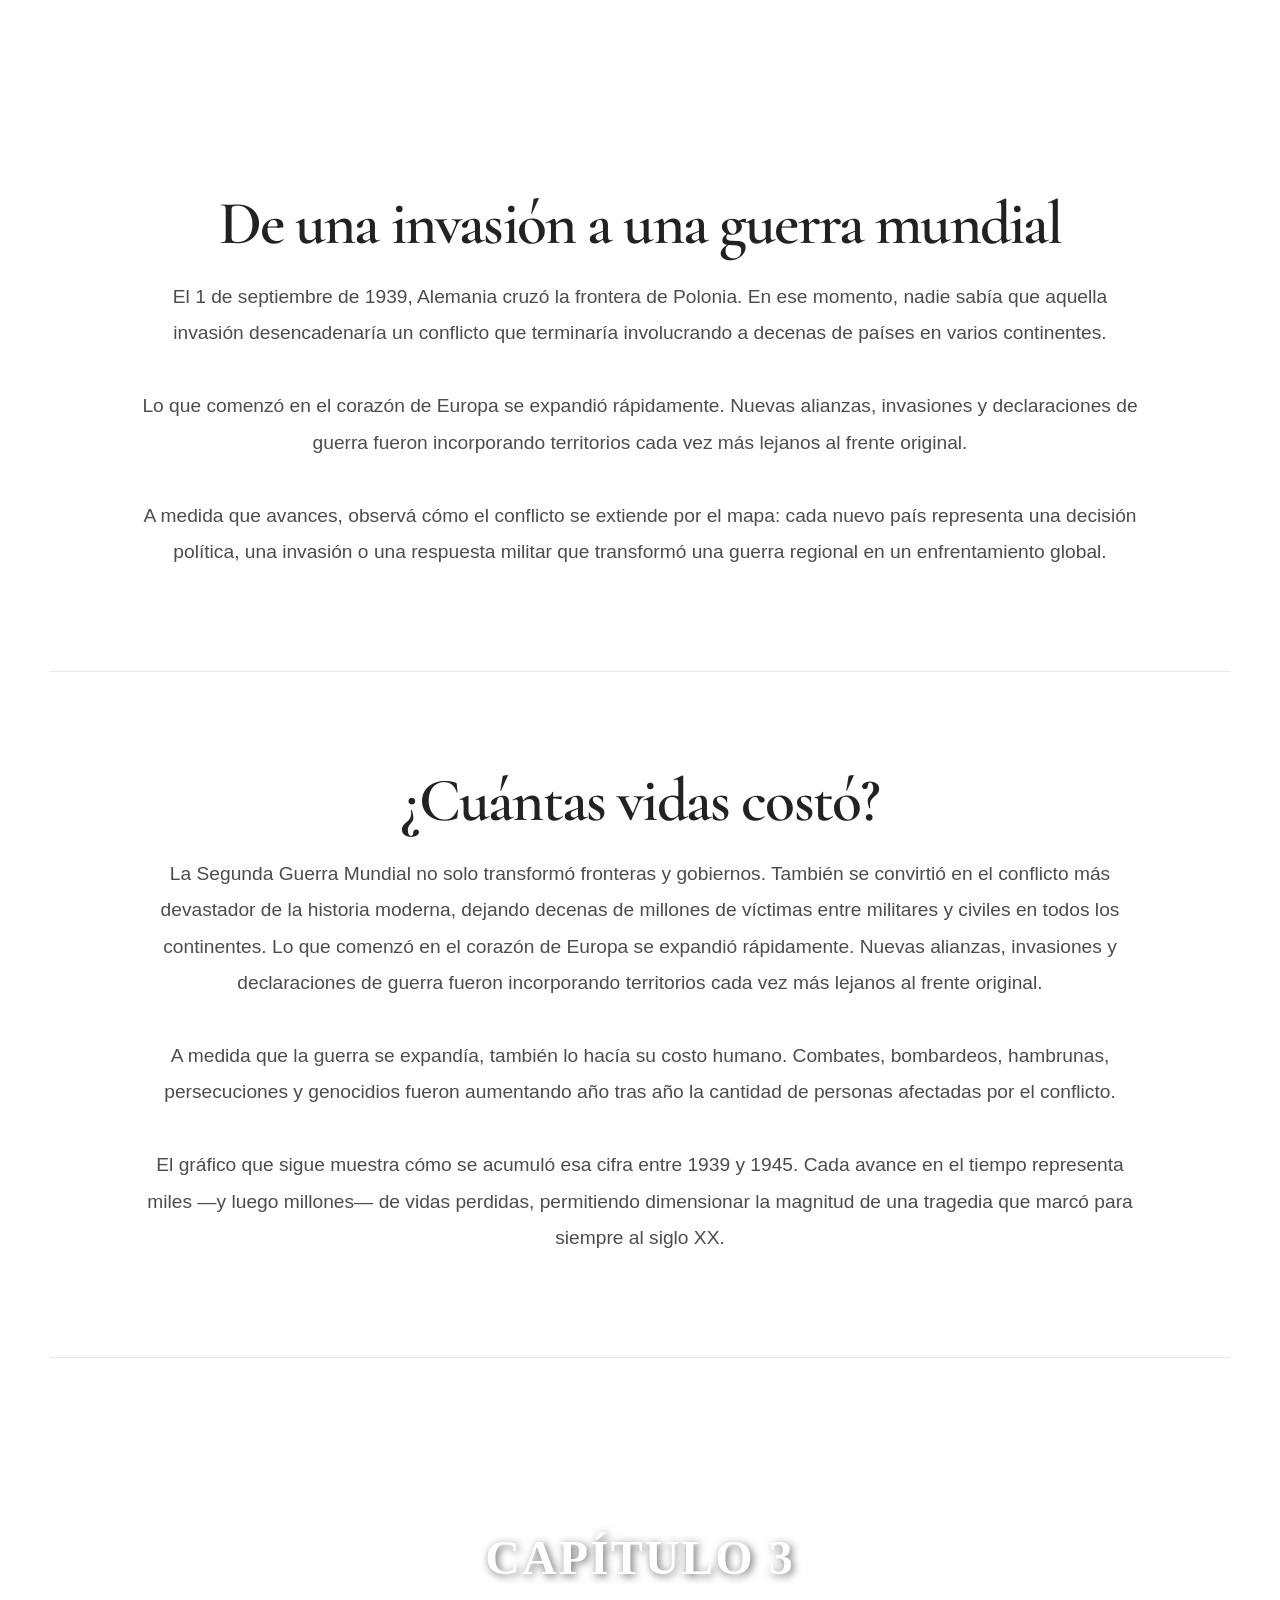
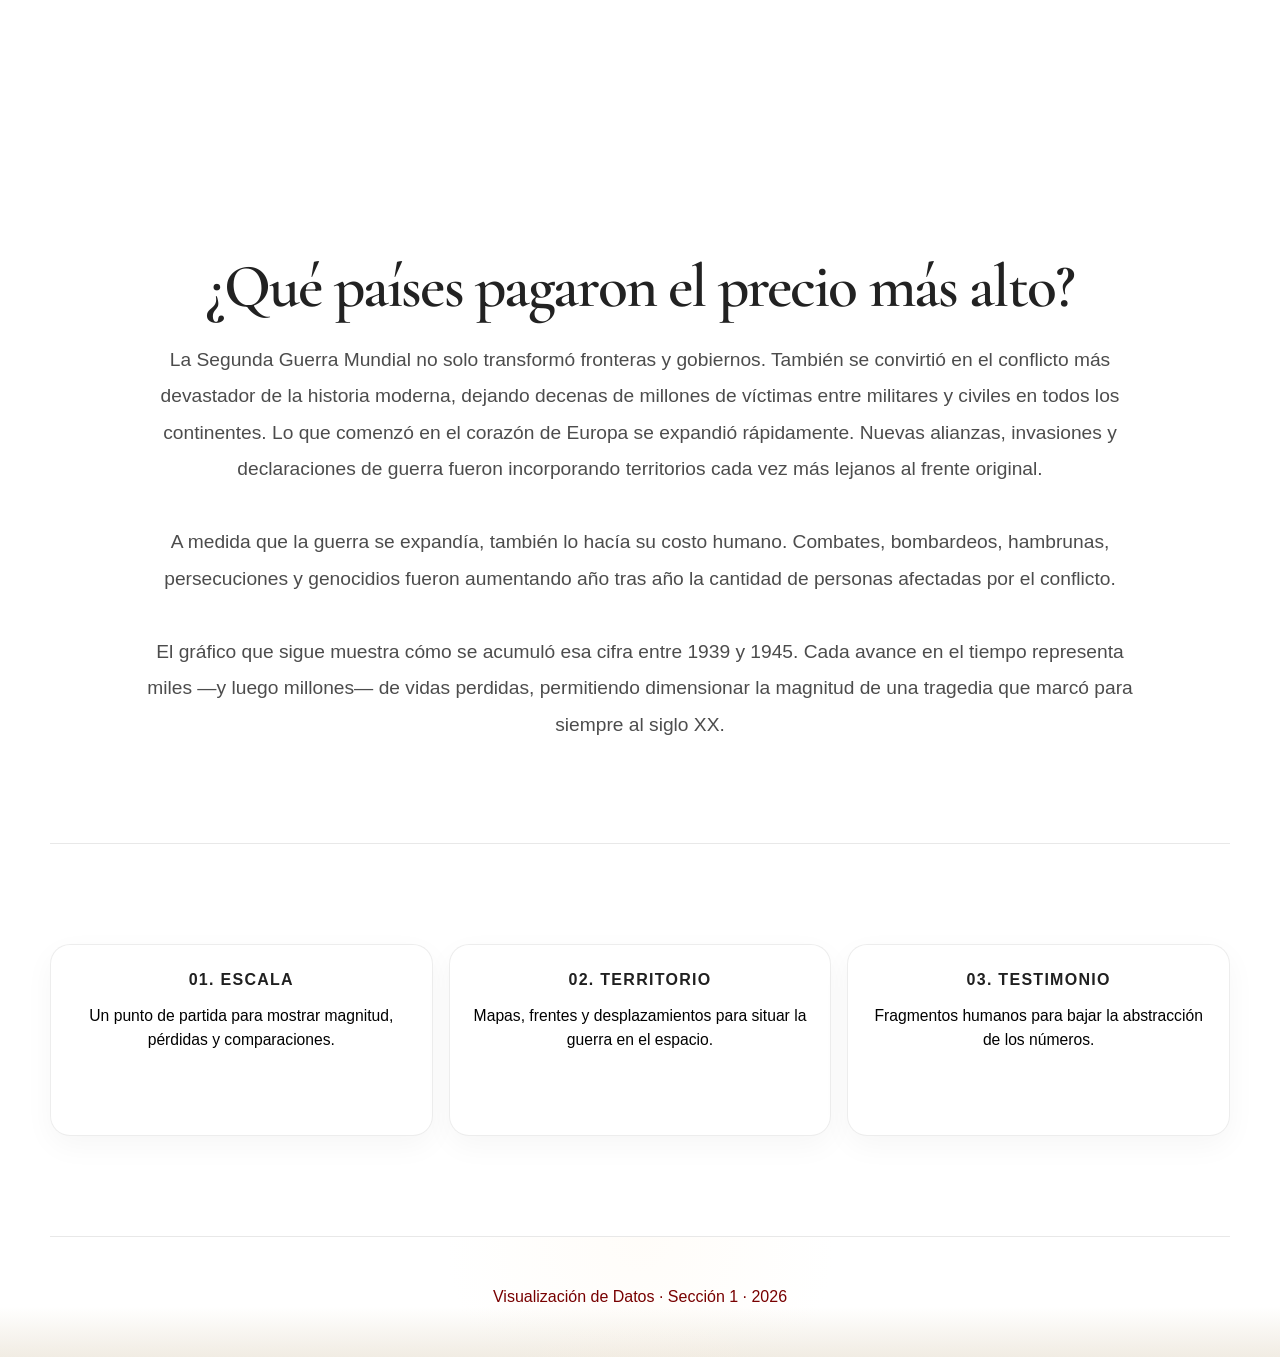
==== commit 00d82d6f: "agregue la parte del ascenso nazi" ====
--- a/src/index.html
+++ b/src/index.html
@@ -12,18 +12,35 @@
 </head>
 <body>
 	<main class="page-shell">
+		<!-- HERO SECTION -->
 		<section class="hero" aria-label="Introducción">
 			<div class="hero__media" aria-hidden="true">
 				<div class="hero__media-tint"></div>
-				<img class="hero__image" src="../img/hero_ft.jpeg" alt="" />
+				<img class="hero__image" src="../img/soldados_nazi.jpg" alt="" />
 			</div>
 
 			<div class="hero__content">
 				<p class="hero__eyebrow">Segunda Guerra Mundial</p>
 				<h1>70 millones de razones para recordar</h1>
 				<p class="hero__dek">
-					Una apertura pensada para un relato visual con peso documental: datos, memoria y silencio en partes iguales.
-				</p>
+					Todo comenzó con una invasión y terminó involucrando al mundo entero.
+				</p>
+			</div>
+		</section>
+
+		<!-- ───────────── EL CAPÍTULO DE LA CIFRA ───────────── -->
+		<section class="figure-scroll" id="figure" aria-label="La escala de las víctimas">
+			<div class="figure-scroll__sticky">
+				<div class="figure">
+					<p class="figure__count" id="count" aria-live="off">0</p>
+					<span class="figure__unit">muertos en seis años</span>
+					<div class="figure__bar" id="bar"></div>
+					<p class="figure__reveal" id="reveal">
+						Un segundo por cada víctima, sin parar, de día y de noche:
+						tardarías <strong>más de dos años</strong> en nombrarlos a todos.
+					</p>
+				</div>
+				<span class="figure__hint" id="hint">Seguí scrolleando ↓</span>
 			</div>
 		</section>
 
@@ -39,28 +56,275 @@
 				</p>
 			</div>
 		</section>
+
+		<!-- Capitulo 0: contexto histórico -->
+		<div class="rectangulo-parallax" style="background-image: url('/img/Escape.jpg');">
+			<h2>Capítulo 0</h2>
+		</div>
+
+		<!-- EL ASCENSO NAZI-->
+		<section class="chapter chapter--stub">
+			<div class="chapter__intro">
+				<h2>Adolf Hitler y el ascenso al poder de los nazis</h2>
+				<p class="chapter__body">
+					El líder del Partido Nazi, Adolf Hitler, se convirtió en canciller de Alemania el 30 de enero de 1933. En los meses siguientes, los nazis transformaron Alemania de una democracia en una dictadura. El ascenso al poder de Hitler y los nazis no fue inevitable. Fue el resultado de muchos factores, incluyendo el momento oportuno, las circunstancias y la pura suerte.
+				</p>
+			</div>
+		</section>
+
+		<div class="bloque-interactivo">
+			
+			<div class="titulo-seccion-grafico">
+				<h3>Resultados de las elecciones del Reichstag alemán (1919–1933)</h3>
+			</div>
 		
+
+			<section class="flourish-scroll">
+				<div class="flourish-scroll__sticky">
+					<div class="flourish-embed flourish-chart" 
+						data-src="story/3713567">
+					</div>
+				</div>
+
+				<div class="textos-flotantes">
+					<div class="step" data-slide="0">
+						<div class="tarjeta-scroll">
+							<h3>Mayo de 1928 — los márgenes.</h3>
+						En 1928 Alemania vivía sus mejores años desde la guerra. La economía se había estabilizado, la cultura florecía y la democracia parecía, por fin, funcionar. En ese clima, el mensaje del Partido Nazi —antisemita, antidemocrático— no le interesaba a casi nadie. Sacó el 2,6 % de los votos y doce bancas en un parlamento de casi quinientas. Era un partido de la periferia.
+						</div>
+					</div>
+					<div class="step" data-slide="1">
+						<div class="tarjeta-scroll">
+							<h3>Septiembre de 1930 — el golpe.</h3>
+
+							En octubre de 1929, el desplome de Wall Street cruzó el océano. El desempleo se disparó y el gobierno se mostró incapaz de frenarlo. En las elecciones de septiembre de 1930, los nazis pasaron de doce a ciento siete bancas y se convirtieron, de un día para el otro, en el segundo partido del país. El resultado conmocionó a Alemania. No fue un cambio de ideas: fue la crisis lo que movió los votos. La curva del voto nazi sigue, casi punto por punto, la curva del paro.
+						</div>
+					</div>
+					<div class="step" data-slide="2">
+						<div class="tarjeta-scroll">
+							<h3>Julio de 1932 — el techo.</h3>
+							1932 fue un año de cinco elecciones y violencia constante en las calles. En julio, el Partido Nazi alcanzó su mejor resultado en una elección libre: el 37 % y doscientas treinta bancas. Era el partido más grande del Reichstag. Hitler exigió la cancillería. Y el presidente Hindenburg se la negó. Ahí aparece el dato que la narrativa no puede perder: ni en su mejor momento los nazis tuvieron mayoría propia. El sistema seguía sin poder formar gobierno, pero tampoco entregaba el poder.
+						</div>
+					</div>
+					<div class="step" data-slide="3">
+						<div class="tarjeta-scroll">
+							<h3>Noviembre de 1932 — la fiebre que parecía ceder.</h3>
+							Apenas cuatro meses después se votó otra vez. Los alemanes estaban agotados de tanta campaña, y los nazis perdieron terreno: bajaron a ciento noventa y seis bancas. El aura de invencibilidad se desinfló. Muchos observadores creyeron que el peligro había pasado, que el partido había tocado su límite y empezaba a retroceder.
+						</div>
+					</div>
+					<div class="step" data-slide="4">
+						<div class="tarjeta-scroll">
+							<h3>Marzo de 1933 — ya no fueron las urnas.</h3>
+								No fue así. Mientras el voto nazi caía, un pequeño grupo de conservadores alrededor de Hindenburg negociaba en secreto. Convencidos de que podrían usar a Hitler y controlarlo, lo hicieron nombrar canciller el 30 de enero de 1933. Las elecciones de marzo ya se celebraron bajo intimidación: con el parlamento incendiado, las libertades suspendidas y los líderes comunistas detenidos. Aun así, con todo el aparato del Estado a su favor, los nazis llegaron al 44 %. Necesitaron una coalición y, después, la Ley Habilitante para hacerse con el poder absoluto.
+						</div>
+					</div>
+				</div>
+			</section>
+		</div>
+	<script src="https://public.flourish.studio/resources/embed.js"></script>
+
+
+		<!-- ---------------- -->
+		<!-- ---------------- -->
+		<!-- imagen capítulo 1 -->
+		<div class="rectangulo-parallax" style="background-image: url('/img/Escape.jpg');">
+			<h2>Capítulo 1</h2>
+		</div>
+
 		<!-- El nuevo título del Capítulo 1 -->
 		<section class="chapter chapter--stub">
 			<div class="chapter__intro">
-				<p class="chapter__eyebrow">Capítulo 01</p>
-				<h2>La expansión sobre el mapa</h2>
-				<p class="chapter__body">
-					El conflicto no estalló de un día para otro. El territorio se fue tiñendo paso a paso, devorando fronteras.
-				</p>
-			</div>
-		</section>
-
+				<h2>De una invasión a una guerra mundial</h2>
+				<p class="chapter__body">
+					El 1 de septiembre de 1939, Alemania cruzó la frontera de Polonia. En ese momento, nadie sabía que aquella invasión desencadenaría un conflicto que terminaría involucrando a decenas de países en varios continentes.
+					<br><br>
+					Lo que comenzó en el corazón de Europa se expandió rápidamente. Nuevas alianzas, invasiones y declaraciones de guerra fueron incorporando territorios cada vez más lejanos al frente original.
+					<br><br>
+					A medida que avances, observá cómo el conflicto se extiende por el mapa: cada nuevo país representa una decisión política, una invasión o una respuesta militar que transformó una guerra regional en un enfrentamiento global.
+				</p>
+			</div>
+		</section>
+	<!-- ESTÁ ESCONDIDO LA PARTE DEL MAPA INTERACTIVO VIEJO DE WWII-->
+<!--
 		<section class="flourish-scroll" id="flourish-story" aria-label="Historia interactiva de datos">
-			<div class="flourish-scroll__sticky">
-				<div class="flourish-embed flourish-story" data-src="story/3707371" data-height="100vh">
-					<script src="https://public.flourish.studio/resources/embed.js"></script>
-					<noscript><img src="https://public.flourish.studio/story/3707371/thumbnail" width="100%" alt="visualization" /></noscript>
-				</div>
-			</div>
-		</section>
-
-
+    
+		<div class="flourish-scroll__sticky">
+			<div class="flourish-embed flourish-story" data-src="story/3707371" data-height="100vh">
+				<script src="https://public.flourish.studio/resources/embed.js"></script>
+				<noscript><img src="https://public.flourish.studio/story/3707371/thumbnail" width="100%" alt="visualization" /></noscript>
+			</div>
+		</div>
+
+		<div class="textos-flotantes">
+			<div class="step pos-centro" data-slide="0">
+				<div class="tarjeta-scroll">
+					<h3>El 1 de septiembre de 1939 empezó todo</h3>
+				</div>
+			</div>
+			<div class="step" data-slide="1"></div>
+			<div class="step" data-slide="2"></div>
+			<div class="step pos-centro" data-slide="3">
+				<div class="tarjeta-scroll">
+					<h3>Lo que parecía un conflicto regional estaba a punto de incendiar el mundo.</h3>
+				</div>
+			</div>
+			<div class="step pos-centro" data-slide="3">
+				<div class="tarjeta-scroll">
+					<h1>1940</h1>
+				</div>
+			</div>
+
+			<div class="step" data-slide="4"></div>
+			<div class="step pos-centro" data-slide="6">
+				<div class="tarjeta-scroll">
+					<h1>1941</h1>
+				</div>
+			</div>
+
+			<div class="step pos-izq" data-slide="6">
+				<div class="tarjeta-scroll">
+					<h3>Operación Barbarroja (22 de junio)</h3>
+					<iframe class="video-tarjeta" src="https://www.youtube-nocookie.com/embed/lkt8fB7NrlY?si=_tPORCNbgS4Jq8Dm" title="YouTube video player" frameborder="0" allow="accelerometer; autoplay; clipboard-write; encrypted-media; gyroscope; picture-in-picture; web-share" referrerpolicy="strict-origin-when-cross-origin" allowfullscreen></iframe>
+					<p>Alemania rompe el pacto que tenía con la URSS e invade con 3 millones de soldados, el ejército más grande jamás reunido hasta ese momento. Stalin quedó en shock, literalmente no reaccionó por días. En los primeros meses Alemania avanzó cientos de kilómetros hacia Moscú. Fue el momento en que la URSS pasó de ser "neutral" a ser Aliado por necesidad.</p>
+				</div>
+			</div>
+
+			<div class="step pos-der" data-slide="7">
+				<div class="tarjeta-scroll">
+					<h3>Lo que estaba pasando en paralelo en Europa ocupada</h3>
+					<img src="/img/Escape.jpg" alt="Escape del territorio europeo ocupado por los alemanes" class="imagen-tarjeta">
+					<p> Francia llevaba un año ocupada. En los países del este — Polonia, Checoslovaquia, Yugoslavia — las poblaciones civiles vivían bajo ocupación nazi. 
+						Es en este período cuando el régimen empieza a sistematizar la persecución y deportación de judíos hacia los territorios del este.
+					</p>
+				</div>
+			</div>
+
+			
+			<div class="step" data-slide="8"></div>
+
+			<div class="step pos-der" data-slide="9">
+				<div class="tarjeta-scroll">
+					<h3>Este evento condujo a Estados Unidos a entrar formalmente en la segunda guerra mundial</h3>
+					<img src="/img/pearl harbor.jpg" alt="el ataque que marcó la entrada de EEUU a la Segunda Guerra Mundial" class="imagen-tarjeta">
+					<p>
+						Hasta ese momento, Estados Unidos se mantenía oficialmente neutral. El ataque cambió todo: al día siguiente, el Congreso declaró la guerra a Japón por unanimidad. Alemania e Italia respondieron declarándole la guerra a EE.UU. En 48 horas, el conflicto se había vuelto verdaderamente mundial.
+					</p>
+				</div>
+			</div>
+	
+			<div class="step" data-slide="10"></div>
+
+			<div class="step pos-der" data-slide="11">
+				<div class="tarjeta-scroll">
+					<h3>Batalla de Stalingrado (agosto 1942)</h3>
+					<img src="/img/portada_stalingrado.png" alt="Stalingrado, la batalla que decidió la II Guerra Mundial" class="imagen-tarjeta">
+					<p> 
+						Es considerada la batalla más importante de la guerra. Alemania intentó tomar Stalingrado (hoy Volgogrado, Rusia) y quedó atrapada en un invierno brutal. Fue la primera gran derrota alemana y el momento en que el Eje dejó de avanzar para siempre
+					</p>
+				</div>
+			</div>
+
+			<div class="step pos-centro" data-slide="12">
+				<div class="tarjeta-scroll">
+					<h3>URSS avanzando </h3>
+					<p>
+						Mientras los Aliados desembarcaban en el oeste, el Ejército Rojo lanzaba la Operación Bagration en el este: el mayor ataque soviético de la guerra. Alemania perdía territorio en ambos frentes al mismo tiempo por primera vez.
+					</p>
+
+				</div>
+			</div>
+
+			<div class="step pos-centro" data-slide="13">
+				<div class="tarjeta-scroll">
+					<h3>El frente que Alemania no pudo sostener</h3>
+					<img src="/img/barbarroja.jpg" alt="el ataque que marcó la entrada de EEUU a la Segunda Guerra Mundial" class="imagen-tarjeta">
+
+					<p>
+						Para finales de 1944, Alemania había perdido más de 2 millones de soldados solo en el frente del este. La pregunta ya no era si iban a perder, sino cuándo.
+					</p>
+
+				</div>
+			</div>	
+
+			<div class="step pos-izq" data-slide="14">
+				<div class="tarjeta-scroll">
+					<h3>la rendición de Alemania</h3>
+					<p>
+						El 30 de abril de 1945, Hitler se suicidó en su búnker en Berlín mientras el Ejército Rojo tomaba la ciudad. El 8 de mayo, Alemania firmó la rendición incondicional. En Europa, la guerra había terminado.
+					</p>
+				</div>
+			</div>
+			<div class="step pos-der" data-slide="14">
+				<div class="tarjeta-scroll">
+					<h3>la rendición de Japón</h3>
+					<p>
+						En el Pacífico, Japón seguía resistiendo. El 6 y 9 de agosto, Estados Unidos lanzó bombas atómicas sobre Hiroshima y Nagasaki. Murieron entre 130.000 y 226.000 personas en dos días. El 2 de septiembre, Japón capitulió.					
+					</p>
+				</div>
+			</div>
+
+			<div class="step pos-centro" data-slide="15">
+				<div class="tarjeta-scroll">
+					<h3>
+						Seis años. Más de 30 países. Más de 70 millones de muertos. La Segunda Guerra Mundial fue el conflicto más devastador de la historia humana. 
+					</h3>
+				
+				</div>
+			</div>
+
+			<div class="step" data-slide="16"></div>
+			<div class="step" data-slide="17"></div>
+
+		</div>
+
+	</section>
+
+		<div class="rectangulo-parallax" style="background-image: url('/img/barbarroja.jpg');">
+			<h2>Capítulo 2</h2>
+		</div>
+	-->
+
+		<!-- El nuevo título del Capítulo 1 -->
+		<section class="chapter chapter--stub">
+			<div class="chapter__intro">
+				<h2>¿Cuántas vidas costó?</h2>
+				<p class="chapter__body">
+					La Segunda Guerra Mundial no solo transformó fronteras y gobiernos. También se convirtió en el conflicto más devastador de la historia moderna, dejando decenas de millones de víctimas entre militares y civiles en todos los continentes.
+					Lo que comenzó en el corazón de Europa se expandió rápidamente. Nuevas alianzas, invasiones y declaraciones de guerra fueron incorporando territorios cada vez más lejanos al frente original.
+					<br><br>
+					A medida que la guerra se expandía, también lo hacía su costo humano. Combates, bombardeos, hambrunas, persecuciones y genocidios fueron aumentando año tras año la cantidad de personas afectadas por el conflicto.
+					<br><br>
+					El gráfico que sigue muestra cómo se acumuló esa cifra entre 1939 y 1945. Cada avance en el tiempo representa miles —y luego millones— de vidas perdidas, permitiendo dimensionar la magnitud de una tragedia que marcó para siempre al siglo XX.
+				</p>
+			</div>
+		</section>
+
+
+		<div class="rectangulo-parallax" style="background-image: url('/img/barbarroja.jpg');">
+			<h2>Capítulo 3</h2>
+		</div>
+
+		<!-- El nuevo título del Capítulo 1 -->
+		<section class="chapter chapter--stub">
+			<div class="chapter__intro">
+				<h2>¿Qué países pagaron el precio más alto?</h2>
+				<p class="chapter__body">
+					La Segunda Guerra Mundial no solo transformó fronteras y gobiernos. También se convirtió en el conflicto más devastador de la historia moderna, dejando decenas de millones de víctimas entre militares y civiles en todos los continentes.
+					Lo que comenzó en el corazón de Europa se expandió rápidamente. Nuevas alianzas, invasiones y declaraciones de guerra fueron incorporando territorios cada vez más lejanos al frente original.
+					<br><br>
+					A medida que la guerra se expandía, también lo hacía su costo humano. Combates, bombardeos, hambrunas, persecuciones y genocidios fueron aumentando año tras año la cantidad de personas afectadas por el conflicto.
+					<br><br>
+					El gráfico que sigue muestra cómo se acumuló esa cifra entre 1939 y 1945. Cada avance en el tiempo representa miles —y luego millones— de vidas perdidas, permitiendo dimensionar la magnitud de una tragedia que marcó para siempre al siglo XX.
+				</p>
+			</div>
+		</section>
+
+
+
+
+		<!-- 
+		FINALL
+		-->
 		<section class="chapter chapter--stub">
 			<div class="chapter__grid">
 				<article>
@@ -78,6 +342,9 @@
 			</div>
 		</section>
 	</main>
+	<footer>
+        <p>Visualización de Datos · Sección 1 · 2026</p>
+    </footer>
 
 	<script src="./main.js" defer></script>
 
--- a/src/styles.css
+++ b/src/styles.css
@@ -24,13 +24,14 @@
 /* Estilos base del documento: fondo, tipografía y color general del texto. */
 body {
 	margin: 0;
-	background:
-		radial-gradient(circle at top, rgba(255, 241, 221, 0.18), transparent 30%),
-		linear-gradient(180deg, #ffffff 0%, #ffffff 58%, #f1ece3 100%);
-	color: #000000;
-	font-family: "Georgia", Arial, sans-serif;
-	line-height: 1.5;
-	text-rendering: optimizeLegibility;
+    
+    /* Reemplazamos todos los gradients por el color sólido */
+    background-color: #ffffff; 
+    
+    color: #000000;
+    font-family: "Georgia", Arial, sans-serif;
+    line-height: 1.5;
+    text-rendering: optimizeLegibility;
 }
 
 /* Evita que imágenes y video se desborden y los muestra como bloques. */
@@ -157,30 +158,20 @@
 .chapter {
 	width: min(calc(100% - 2rem), var(--max-width));
 	margin: 0 auto;
-	padding: clamp(4rem, 10vw, 8rem) 0;
+	padding: 100px 0;
 	border-bottom: 1px solid rgba(31, 31, 31, 0.1);
 	background: transparent;
-}
-
-/* Capítulo de introducción: centra su contenido en una sola columna. */
-.chapter--intro {
-	display: grid;
-	grid-template-columns: 1fr;
-	gap: 0;
-	align-items: start;
-	justify-items: center;
 	text-align: center;
 }
 
-/* Contenedor interno de la introducción con ancho limitado. */
+/* Contenedor interno con ancho limitado para legibilidad. */
 .chapter__intro {
-	width: min(100%, 56rem);
+	width: min(100%, 66rem);
 	margin: 0 auto;
-	max-width: 56rem;
-	text-align: center;
-}
-
-/* Subtítulo o etiqueta del capítulo. */
+	padding-inline: clamp(0.75rem, 2vw, 1.5rem);
+}
+
+/* Etiqueta superior del capítulo. */
 .chapter .chapter__eyebrow {
 	margin: 0 auto 1.25rem;
 	font-size: 0.95rem;
@@ -191,8 +182,8 @@
 	max-width: fit-content;
 }
 
-/* Título del capítulo introductorio. */
-.chapter__intro h2 {
+/* Título unificado para todos los capítulos. */
+.chapter h2 {
 	margin: 0 0 1.6rem;
 	font-family: "Cormorant Garamond", Georgia, serif;
 	font-size: clamp(2.3rem, 4.8vw, 4.4rem);
@@ -203,24 +194,14 @@
 	text-wrap: balance;
 }
 
-/* Párrafo destacado de apertura; se centra con auto en los laterales. */
-.chapter .chapter__lead {
-	max-width: 46rem;
-	margin: 0 auto;
-	font-size: clamp(1.15rem, 2.2vw, 1.45rem);
-	line-height: 1.7;
-	color: rgba(31, 31, 31, 0.84);
-	text-align: center;
-}
-
-/* Texto de desarrollo del capítulo; mantiene una medida cómoda de lectura. */
+/* Texto de desarrollo unificado para todos los capítulos. */
+.chapter .chapter__lead,
 .chapter .chapter__body {
-	max-width: 44rem;
+	max-width: 100%;
 	margin: 1.4rem auto 0;
 	font-size: clamp(1.05rem, 1.8vw, 1.2rem);
 	line-height: 1.9;
 	color: rgba(31, 31, 31, 0.8);
-	text-align: center;
 }
 
 /* Etiqueta auxiliar usada dentro de otras secciones o tarjetas. */
@@ -232,29 +213,10 @@
 	color: #f03d1d;
 }
 
-/* Títulos generales dentro de secciones chapter. */
-.chapter h2 {
-	margin: 0;
-	font-family: "Cormorant Garamond", Georgia, serif;
-	font-size: clamp(2.2rem, 4.8vw, 4.1rem);
-	line-height: 0.98;
-	font-weight: 600;
-	text-wrap: balance;
-	color: #222;
-}
-
-/* Párrafos genéricos dentro de chapter. */
-.chapter p {
-	margin: 0.9rem 0 0;
-	max-width: 36rem;
-	color: rgba(31, 31, 31, 0.74);
-	font-size: 1.05rem;
-}
-
 /* Variante de chapter sin espacio superior ni borde inferior. */
 .chapter--stub {
-	padding-top: 0;
-	border-bottom: 0;
+	padding-top: 10;
+	border-bottom: 10;
 }
 
 /* Grilla de tarjetas para la parte final o de apoyo. */
@@ -288,29 +250,145 @@
 	margin: 0;
 	font-size: 0.98rem;
 }
-
-/* Sección de Flourish con scroll-driven storytelling */
+/* Contenedor que abraza el título y el gráfico */
+.bloque-interactivo {
+    position: relative;
+    width: 100%;
+}
+
+/* El título que se queda pegado arriba */
+.titulo-seccion-grafico {
+    position: sticky;
+    top: 0;
+    z-index: 100; /* Lo mantiene por encima del gráfico y los textos */
+    background-color: rgba(255, 255, 255, 0.95); /* Fondo casi sólido para tapar lo que scrollea abajo */
+    backdrop-filter: blur(4px); /* Un leve difuminado estético */
+    padding: 1.5rem 1rem;
+    margin: 0; 
+    text-align: center;
+    width: 100%;
+    border-bottom: 1px solid rgba(0,0,0,0.05); /* Línea sutil de separación */
+}
+
+.titulo-seccion-grafico h3 {
+    margin: 0 auto;
+    max-width: 900px;
+    font-family: "Cormorant Garamond", Georgia, serif;
+    font-size: clamp(1.8rem, 3vw, 3rem);
+    line-height: 1.05;
+    font-weight: 600;
+    letter-spacing: -0.02em;
+    color: #222;
+    text-wrap: balance;
+}
+/* Contenedor principal: usa Flexbox para poner las cosas lado a lado */
 .flourish-scroll {
-	position: relative;
-	/* TOTAL_SLIDES × 100vh — ajustar si cambia el número de slides en story/3707371 */
-	height: 1100vh;
-}
-
-/* Ajusta el contenedor sticky para centrar el embed */
+    position: relative;
+    display: flex; 
+    align-items: flex-start; /* Fundamental para que funcione el sticky */
+    max-width: 1400px; /* Ancho máximo para monitores grandes */
+    margin: 0 auto;
+    padding: 0 2rem;
+}
+
+/* Lado izquierdo: Gráfico FIJO */
+/* Lado izquierdo: Gráfico FIJO - ACTUALIZADO */
 .flourish-scroll__sticky {
-	position: sticky;
-	top: 0;
-	height: 100vh;
-	width: 100%;
-	overflow: hidden;
-	display: flex;
-	align-items: center; /* Esto asegurará que el mapa quede perfectamente centrado en pantalla */
-}
-
+    position: sticky;
+    top: 5rem; /* Ajuste clave: lo bajamos para que no colisione con el título de arriba */
+    width: 50%; 
+    height: calc(100vh - 5rem); /* Le restamos el espacio que ocupa el título */
+    display: flex;
+    align-items: center; 
+    padding-right: 2rem; 
+}
+
+/* Ajuste del embed dentro de la mitad izquierda */
 .flourish-scroll__sticky .flourish-embed {
-	width: 100%;
-	height: 100%;
-	margin: 0;
+    width: 100%;
+    height: 75vh;
+    margin: 0;
+}
+
+/* Lado derecho: Textos que SCROLLEAN */
+.textos-flotantes {
+    width: 50%; /* Ocupa la mitad derecha */
+    position: relative;
+    z-index: 10;
+    padding-left: 2rem;
+}
+
+/* Contenedor invisible que marca la altura de cada "paso" */
+.step {
+    min-height: 100vh; 
+    display: flex;
+    align-items: center; 
+    justify-content: flex-start;
+    
+    /* El ajuste clave: agregamos un margen inferior casi del tamaño de la pantalla
+       para asegurarnos de que haya un "vacío" entre tarjeta y tarjeta */
+    margin-bottom: 80vh; 
+}
+
+/* Evitamos que el último paso deje un hueco blanco gigante antes del footer */
+.step:last-child {
+    margin-bottom: 15vh;
+}
+
+/* La tarjeta con el texto */
+.tarjeta-scroll {
+    background-color: #ffffff;
+    border: 1px solid rgba(0,0,0,0.1);
+    border-radius: 8px;
+    box-shadow: 0 10px 25px rgba(0,0,0,0.05);
+    padding: 2.5rem;
+    width: 100%;
+    max-width: 500px;
+}
+
+/* Clases mágicas para ubicar la tarjeta */
+.pos-izq {
+  justify-content: flex-start;
+}
+
+.pos-centro {
+  justify-content: center;
+}
+
+.pos-der {
+  justify-content: flex-end;
+}
+
+/* El diseño de la caja de texto */
+.tarjeta-scroll {
+  background-color: rgba(255, 255, 255, 0.95);
+  border: 1px solid #ddd;
+  border-radius: 8px;
+  box-shadow: 0 10px 25px rgba(0,0,0,0.15);
+  padding: 2rem;
+  max-width: 450px;
+  pointer-events: auto; 
+  /* Asegurate de NO tener margin-left ni margin auto acá */
+}
+
+/* Estilo para la imagen dentro de la tarjeta */
+.imagen-tarjeta {
+  width: 100%; /* Ocupa todo el ancho de la tarjeta */
+  height: auto;
+  border-radius: 4px;
+  margin: 1rem 0; /* Espacio arriba y abajo de la foto */
+  box-shadow: 0 2px 8px rgba(0,0,0,0.1);
+}
+
+.video-tarjeta {
+  width: 100% !important;
+  height: auto !important;
+  aspect-ratio: 16 / 9;
+  display: block; /* Esto evita espacios raros debajo del video */
+  border-radius: 6px; 
+  margin: 0 0 1.5rem 0; /* Espacio solo por debajo del video */
+  border: none;
+  box-shadow: 0 4px 12px rgba(0,0,0,0.1); /* Una sombrita sutil para que despegue */
 }
 
 /* Ajustes de layout para pantallas medianas. */
@@ -324,7 +402,6 @@
 		border-radius: 22px;
 	}
 
-	.chapter--intro,
 	.chapter__grid {
 		grid-template-columns: 1fr;
 	}
@@ -340,3 +417,164 @@
 		width: min(calc(100% - 1.2rem), var(--max-width));
 	}
 }
+
+
+/* ─── EL CAPÍTULO DE LA CIFRA ───────────────────────────────────── */
+/* Sección alta: el scroll dentro de ella maneja el conteo. */
+.figure-scroll {
+	position: relative;
+	height: 320vh;            /* más alto = el número sube más lento */
+}
+
+/* El panel queda fijo (sticky) y centrado mientras scrolleás la sección. */
+.figure-scroll__sticky {
+	position: sticky;
+	top: 0;
+	height: 100vh;
+	display: grid;
+	place-items: center;
+	text-align: center;
+	overflow: hidden;
+	padding: 2rem 1.5rem;
+}
+
+#figure {
+  /* Hace que la sección mida 3 veces el alto de la pantalla */
+  height: 300vh; 
+}
+
+.figure__eyebrow {
+	margin: 0 0 1.4rem;
+	font-size: 0.9rem;
+	font-weight: 700;
+	letter-spacing: 0.28em;
+	text-transform: uppercase;
+	color: #f03d1d;           /* tu rojo memorial */
+}
+
+/* El número gigante. tabular-nums evita que "baile" el ancho al contar. */
+.figure__count {
+	margin: 0;
+	font-family: "Cormorant Garamond", Georgia, serif;
+	font-weight: 600;
+	font-size: clamp(4rem, 17vw, 16rem);
+	line-height: 0.86;
+	letter-spacing: -0.04em;
+	color: #1f1f1f;
+	font-variant-numeric: tabular-nums;
+	font-feature-settings: "tnum" 1;
+}
+
+.figure__unit {
+	display: block;
+	margin-top: 1.1rem;
+	font-family: "Cormorant Garamond", Georgia, serif;
+	font-size: clamp(1.6rem, 4vw, 3rem);
+	font-weight: 500;
+	color: #1f1f1f;
+}
+
+/* La línea de cierre: aparece cuando el conteo termina. */
+.figure__reveal {
+	max-width: 38rem;
+	margin: 2.4rem auto 0;
+	font-size: clamp(1.05rem, 1.9vw, 1.25rem);
+	line-height: 1.7;
+	color: rgba(31, 31, 31, 0.74);
+	opacity: 0;
+	transform: translateY(14px);
+	transition: opacity 0.7s ease, transform 0.7s ease;
+}
+.figure__reveal strong { color: #1f1f1f; font-weight: 600; }
+.figure.is-complete .figure__reveal { opacity: 1; transform: translateY(0); }
+
+/* Barra de progreso debajo del número */
+.figure__bar {
+	width: min(100%, 22rem);
+	height: 2px;
+	margin: 2.2rem auto 0;
+	background: rgba(31, 31, 31, 0.12);
+	position: relative;
+}
+.figure__bar::after {
+	content: "";
+	position: absolute;
+	inset: 0;
+	transform-origin: left;
+	transform: scaleX(var(--progress, 0));
+	background: #f03d1d;
+}
+
+/* Pista de scroll */
+.figure__hint {
+	position: absolute;
+	bottom: 2.2rem;
+	left: 50%;
+	transform: translateX(-50%);
+	font-size: 0.75rem;
+	letter-spacing: 0.24em;
+	text-transform: uppercase;
+	color: rgba(31, 31, 31, 0.74);
+	transition: opacity 0.4s ease;
+}
+
+/* Accesibilidad: menos movimiento = número final fijo. */
+@media (prefers-reduced-motion: reduce) {
+	.figure__reveal { opacity: 1; transform: none; transition: none; }
+	.figure__hint { display: none; }
+}
+
+footer {
+    text-align: center;
+    padding: 2rem;
+	background: 	
+		radial-gradient(circle at top, rgba(255, 241, 221, 0.18), transparent 30%),
+		linear-gradient(180deg, #ffffff 0%, #ffffff 58%, #f1ece3 100%);    color: white;
+}
+
+/* Texto interno del footer */
+footer p {
+    color: #780000;
+}
+
+
+/* Estilos para el rectángulo con la imagen */
+.rectangulo-parallax {
+  
+  /* 2. EL TRUCO: Fijar el fondo para crear el efecto de "descubrir" */
+  background-attachment: fixed;
+  
+  /* 3. Ajustar cómo se ve la imagen */
+  background-position: center; /* Centra la imagen */
+  background-size: cover;      /* Hace que la imagen cubra todo el contenedor sin deformarse */
+  background-repeat: no-repeat;
+  
+  /* 4. Darle tamaño al rectángulo */
+  width: 100%;
+  height: 400px; /* Podés ajustar la altura, ej: 50vh para ocupar media pantalla */
+  
+  /* 5. Centrar el texto "Capítulo 1" justo en el medio */
+  display: flex;
+  justify-content: center;
+  align-items: center;
+}
+
+/* Estilos para el texto del capítulo */
+.rectangulo-parallax h2 {
+  color: #ffffff;
+  font-size: 3rem;
+  font-family: serif; /* Combina bien con la tipografía de tu captura */
+  text-transform: uppercase;
+  letter-spacing: 2px;
+  
+  /* Opcional: una sombra sutil para que se lea bien si la imagen de fondo es muy clara */
+  text-shadow: 2px 2px 8px rgba(0, 0, 0, 0.6);
+}
+
+/* Estilos de relleno solo para poder hacer scroll en la prueba */
+.texto-normal {
+  height: 600px; 
+  padding: 50px;
+  background-color: #ffffff;
+  text-align: center;
+}
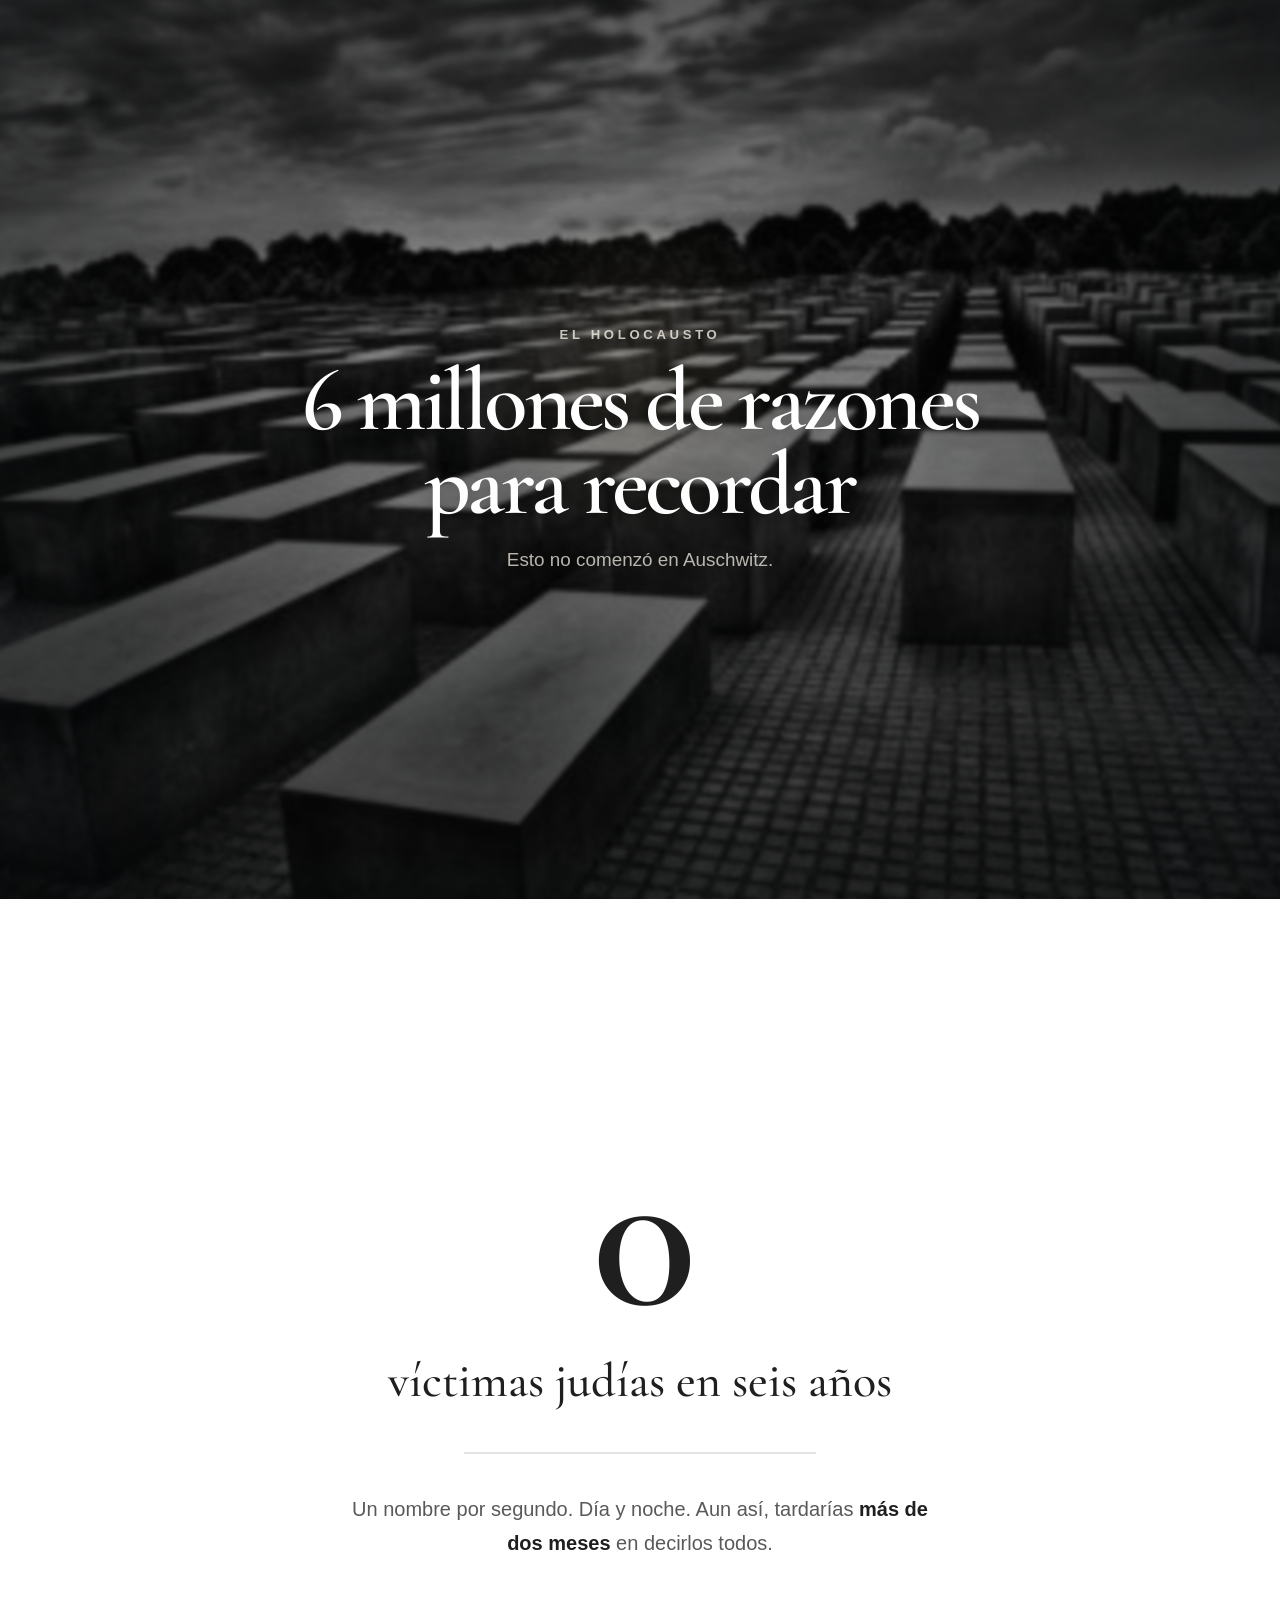
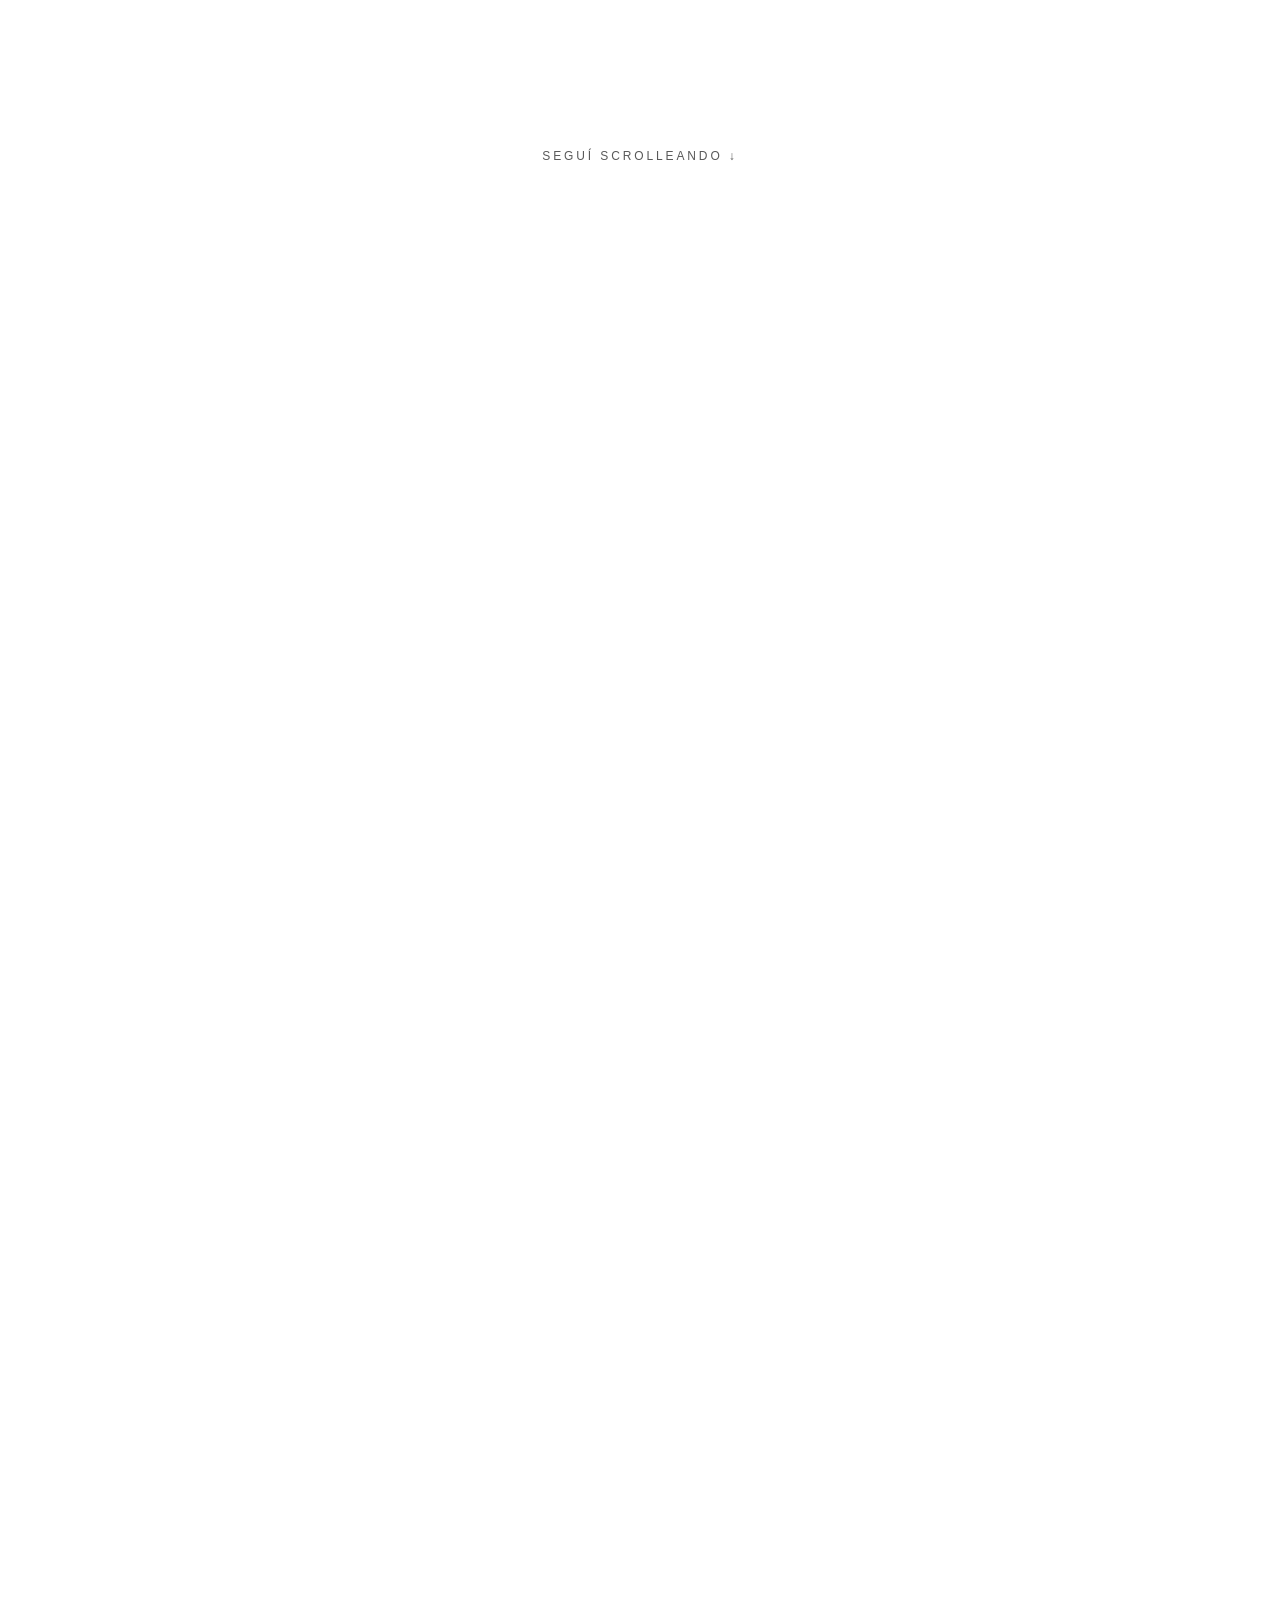
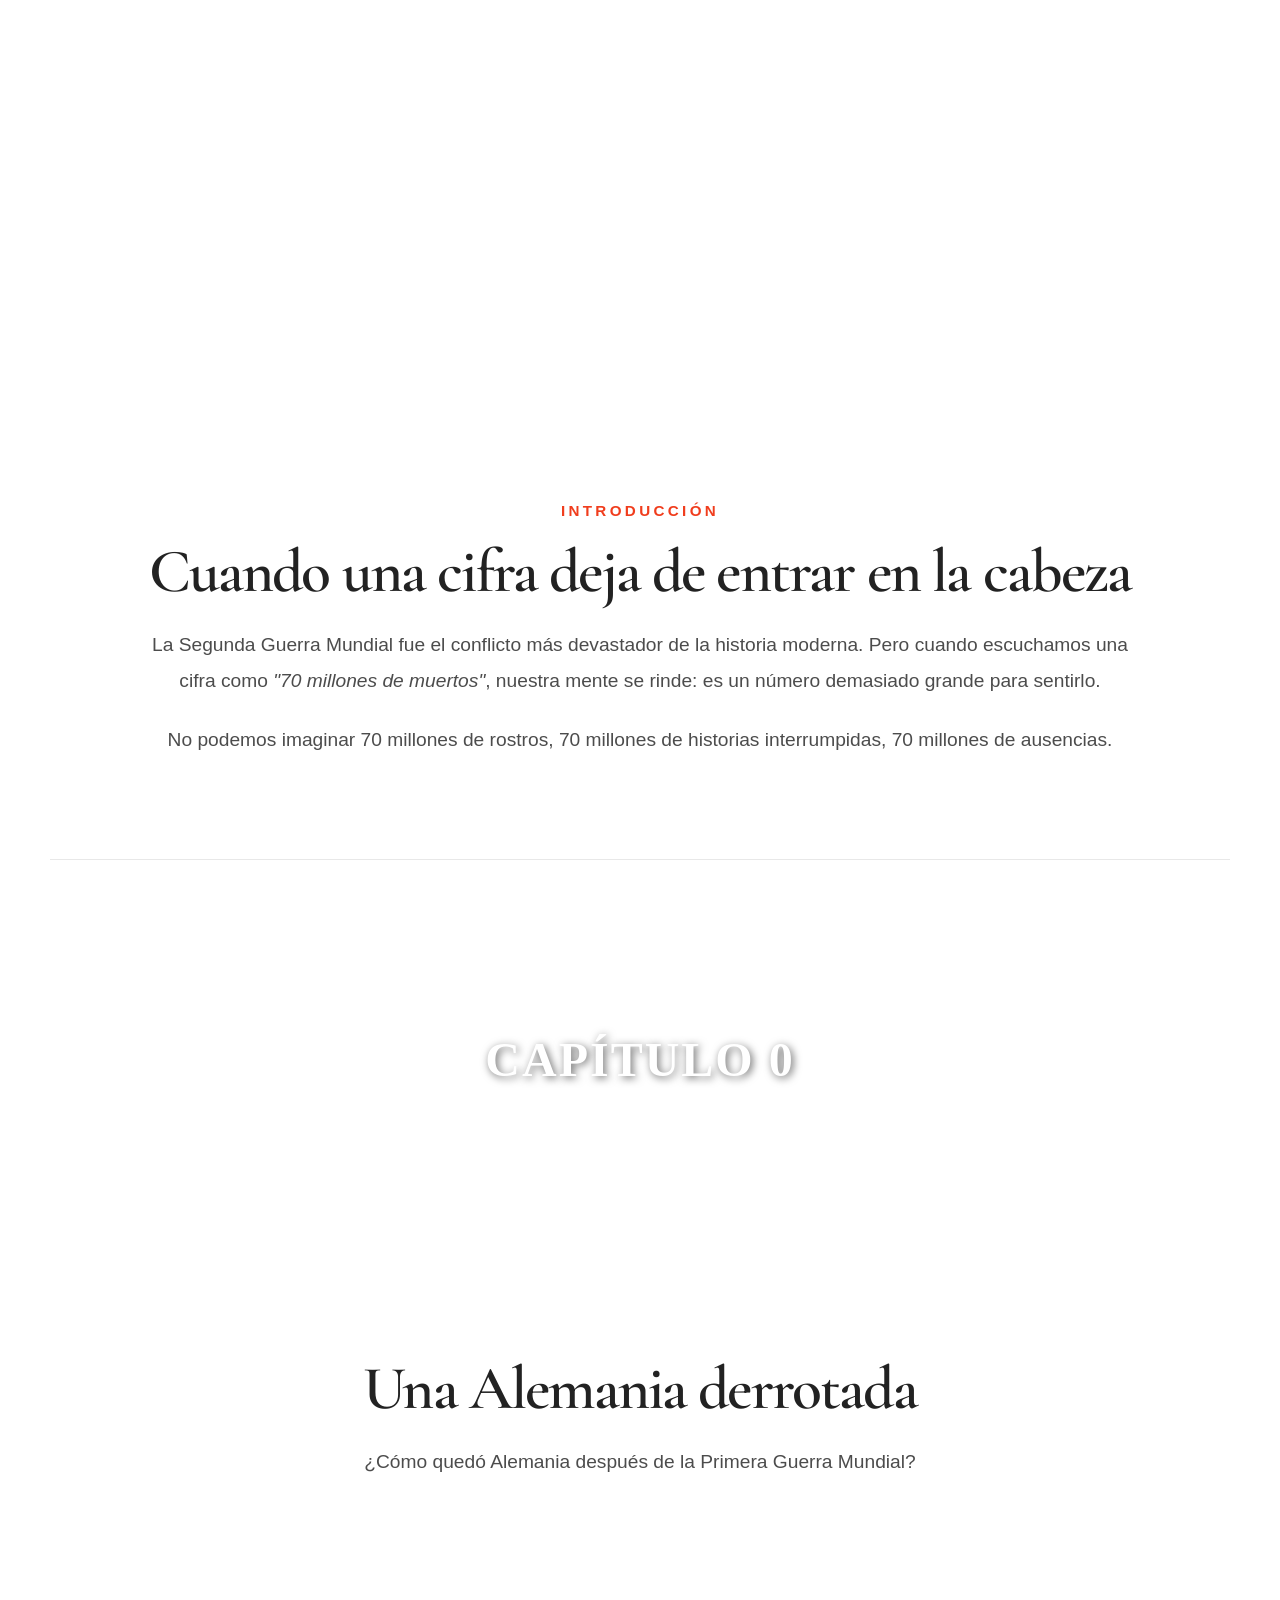
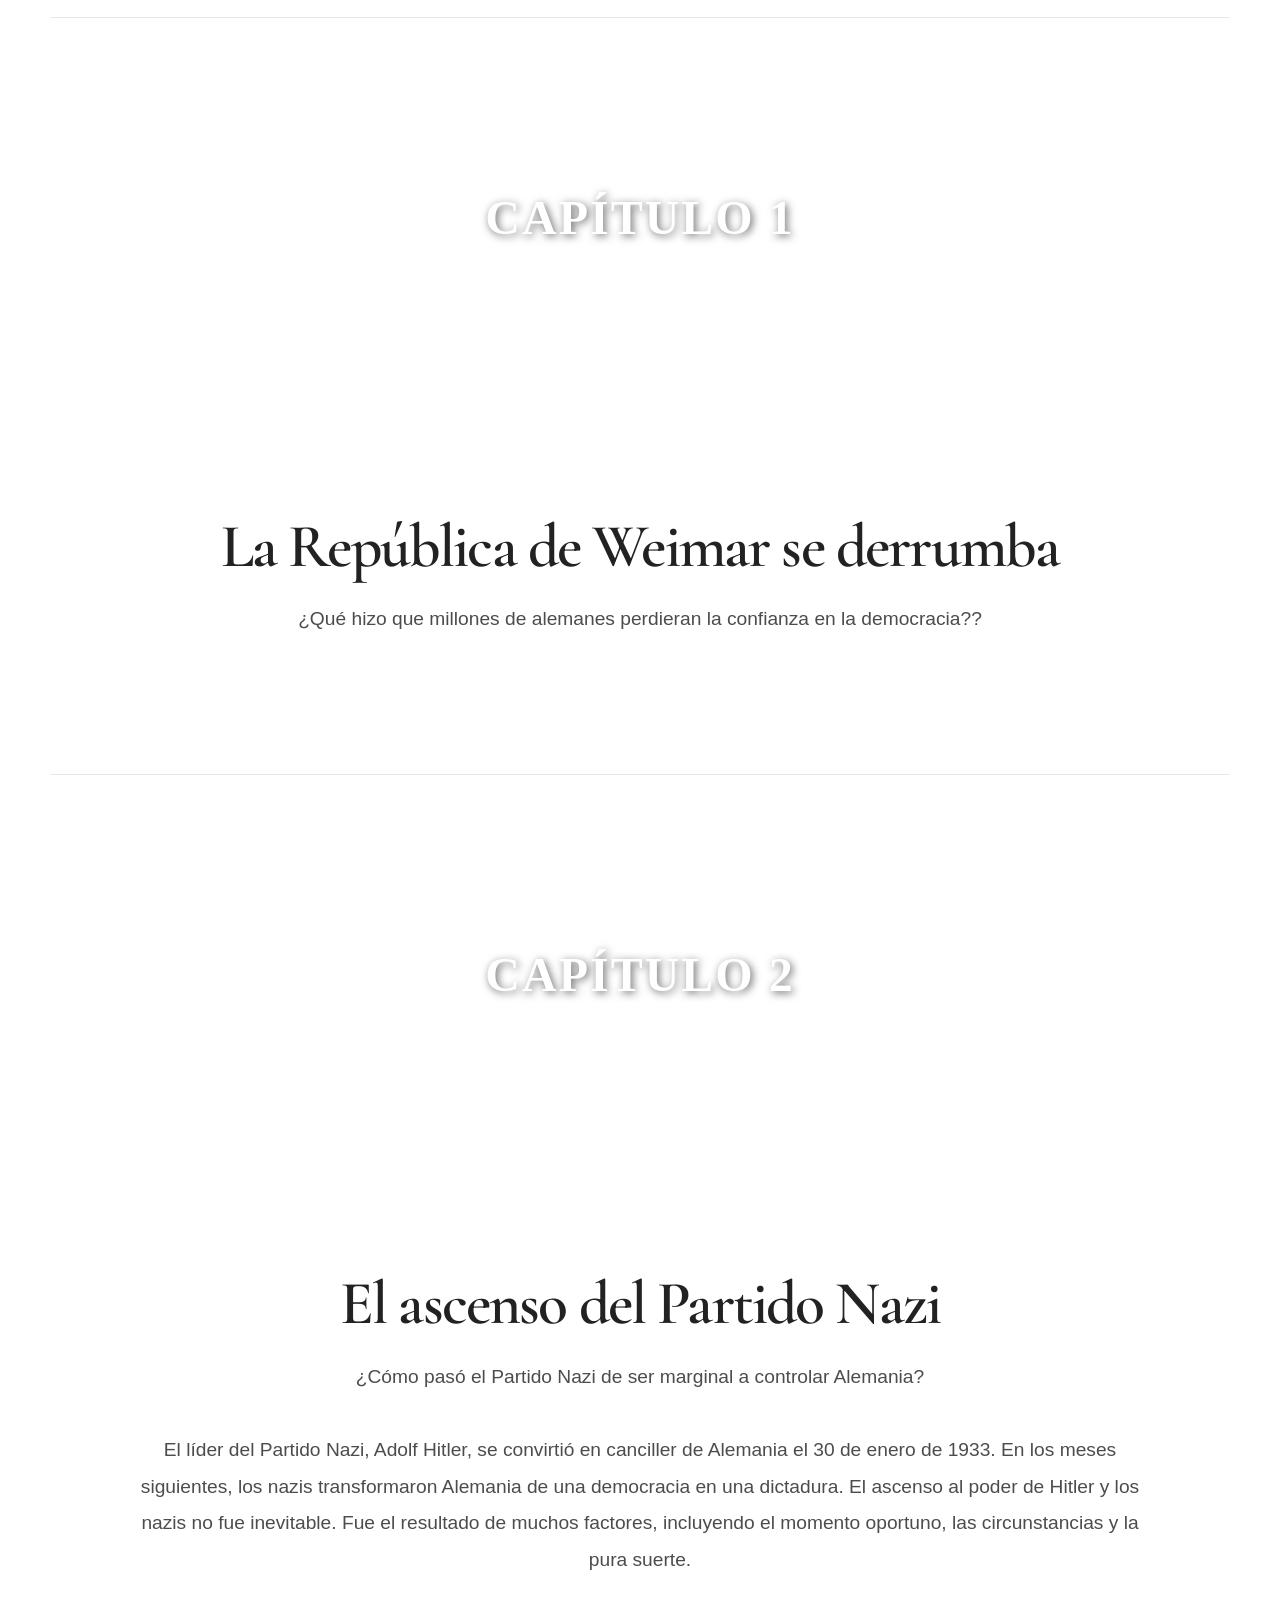
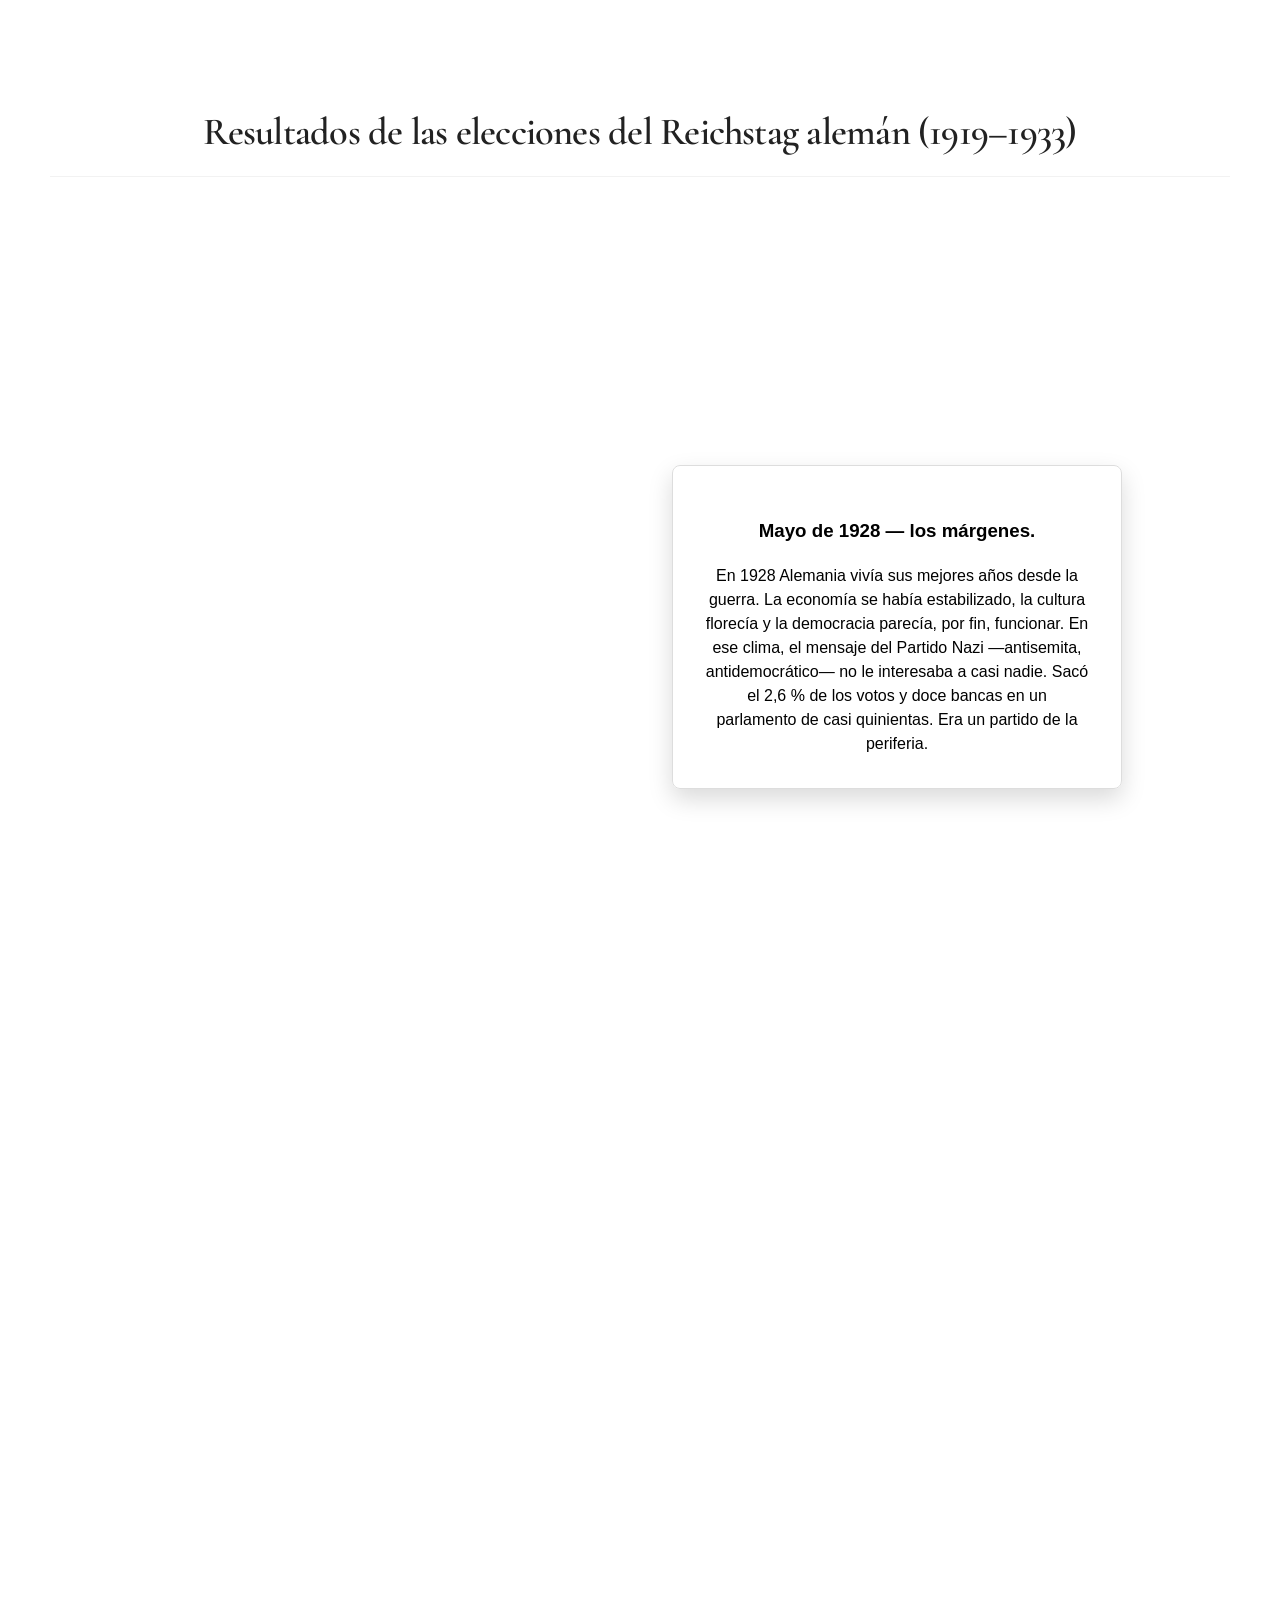
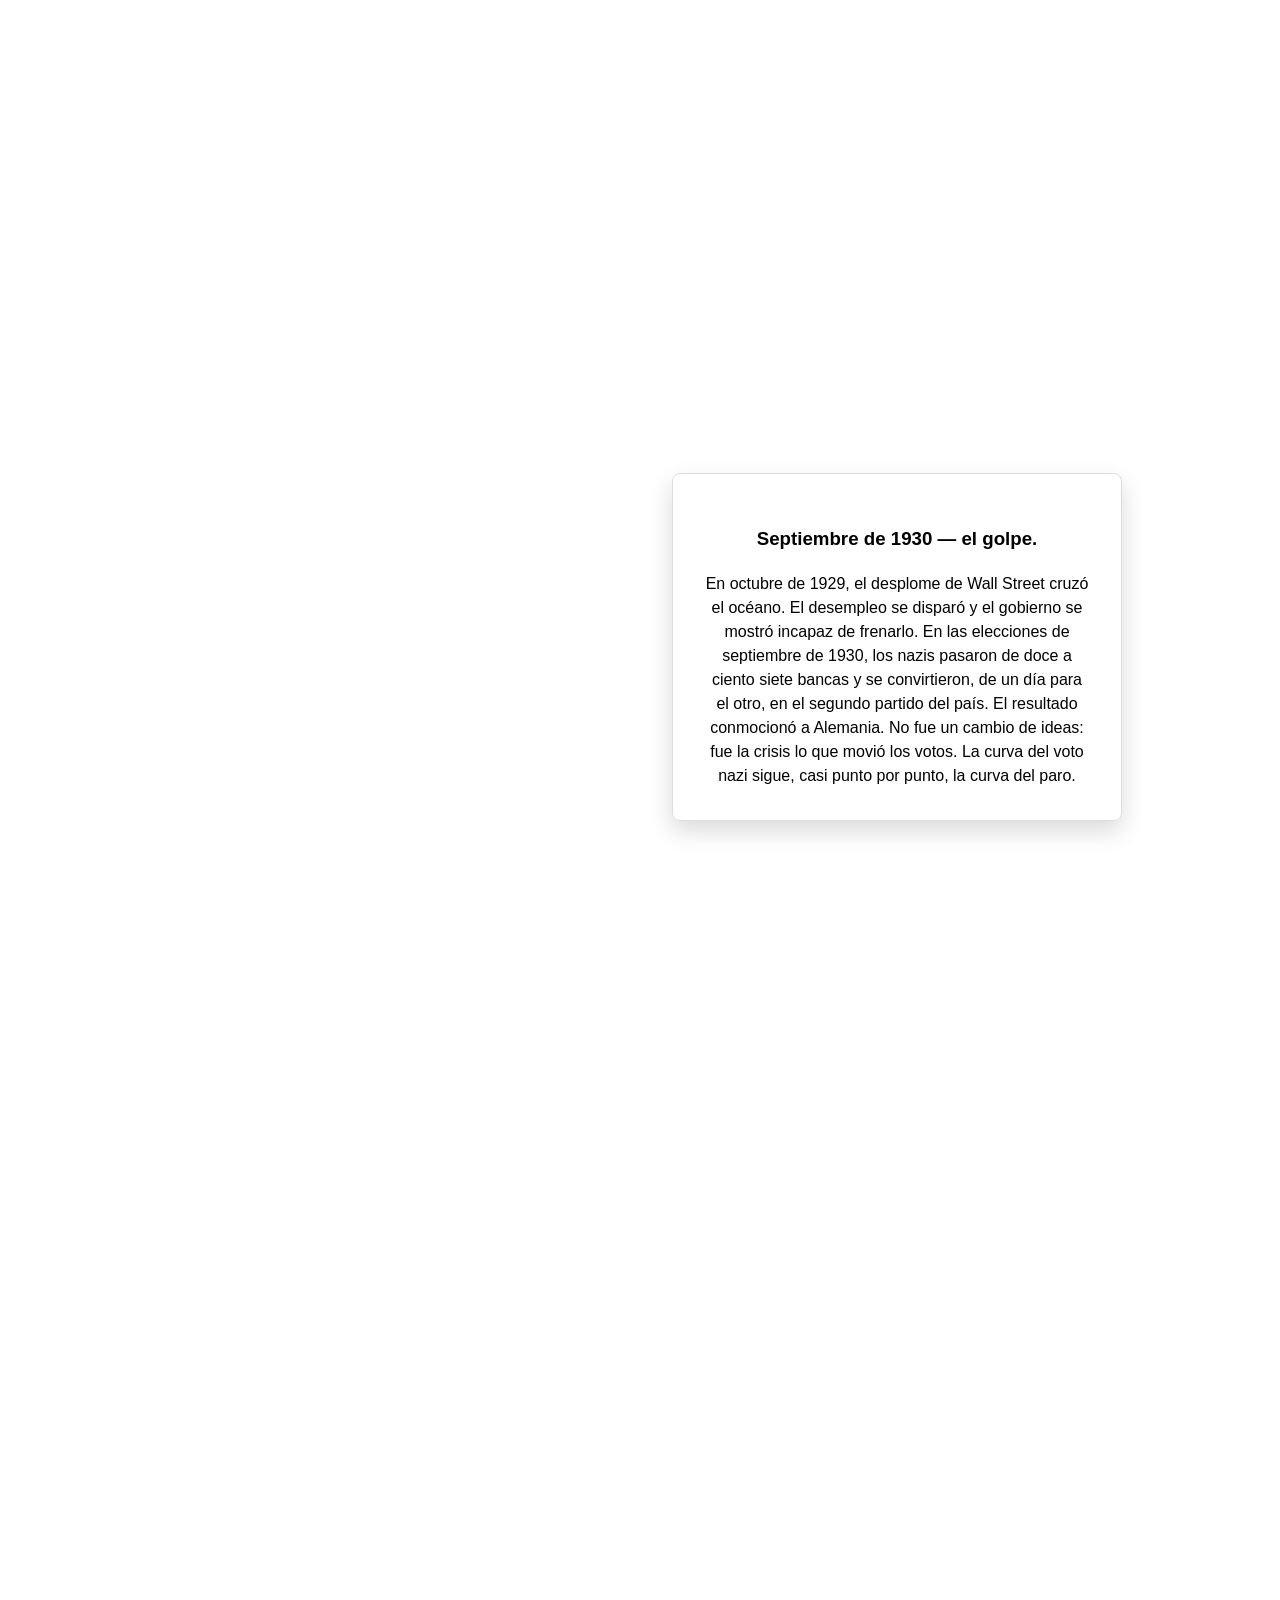
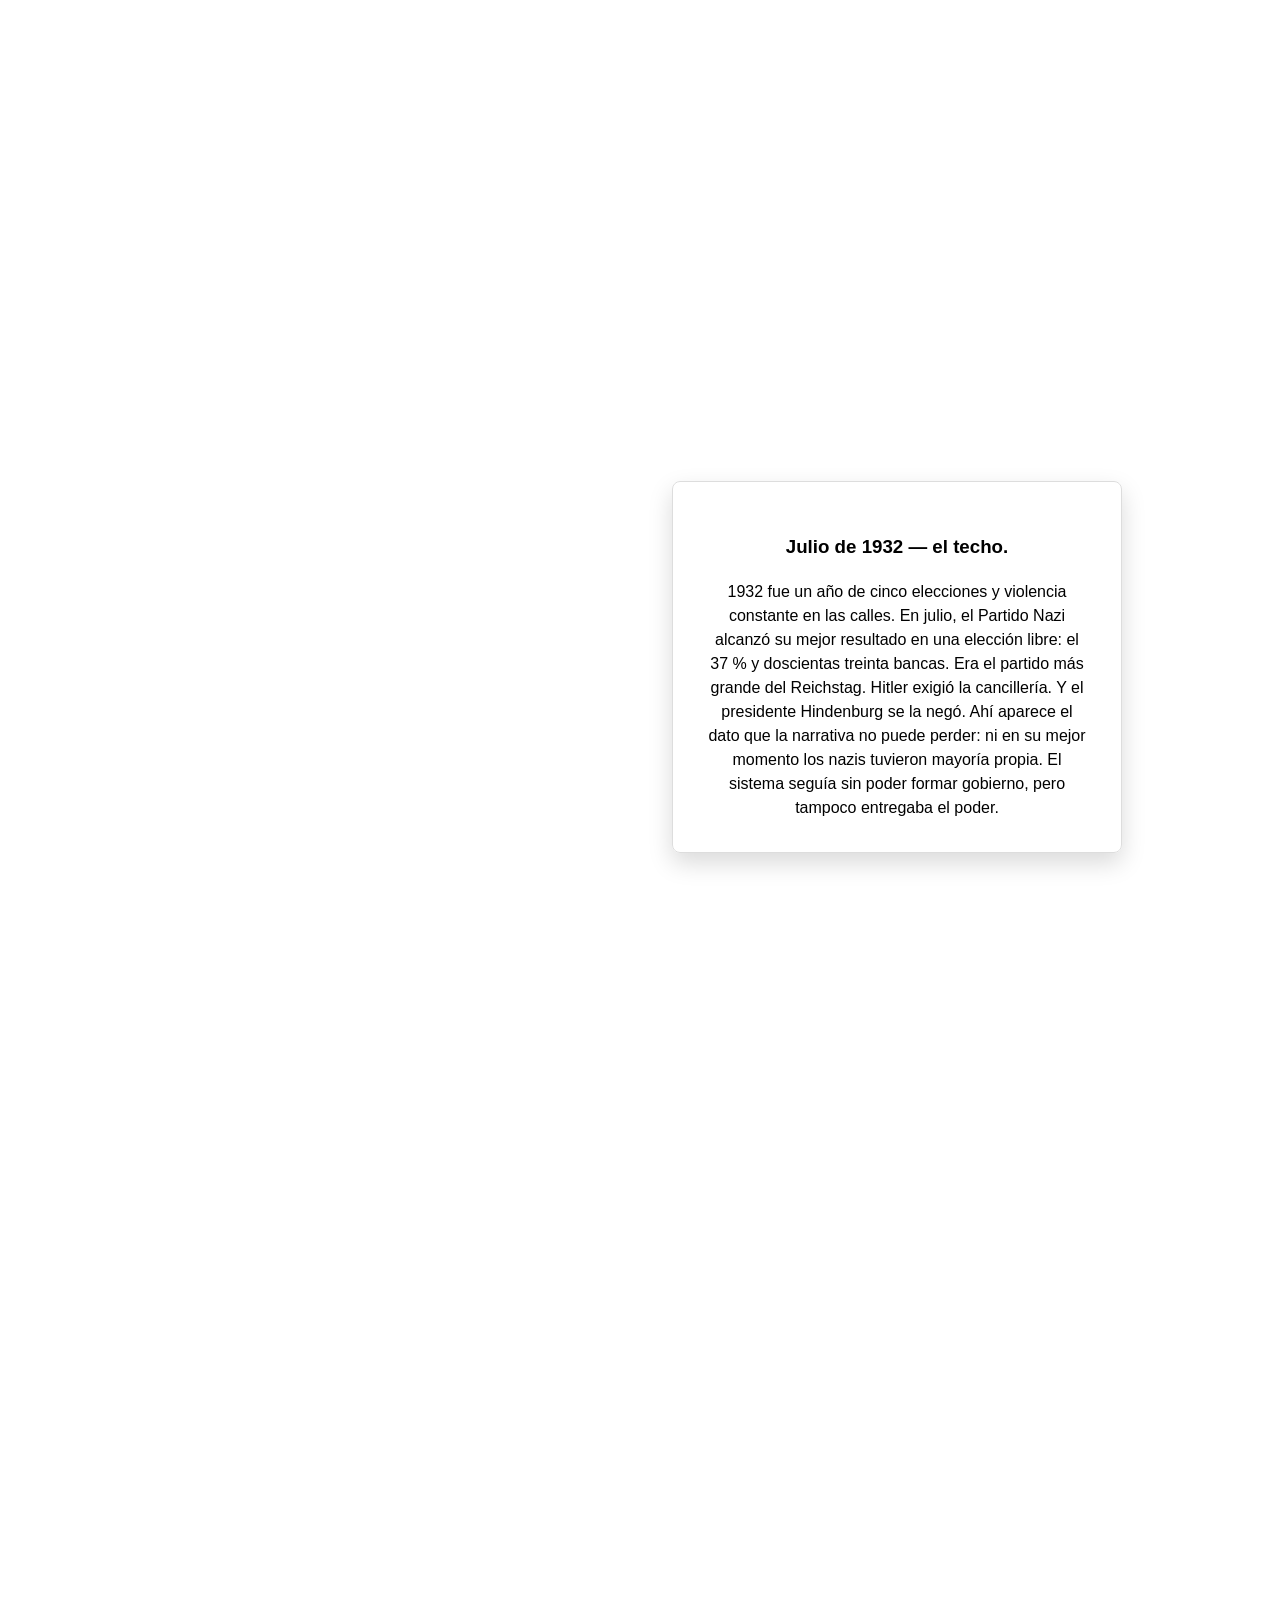
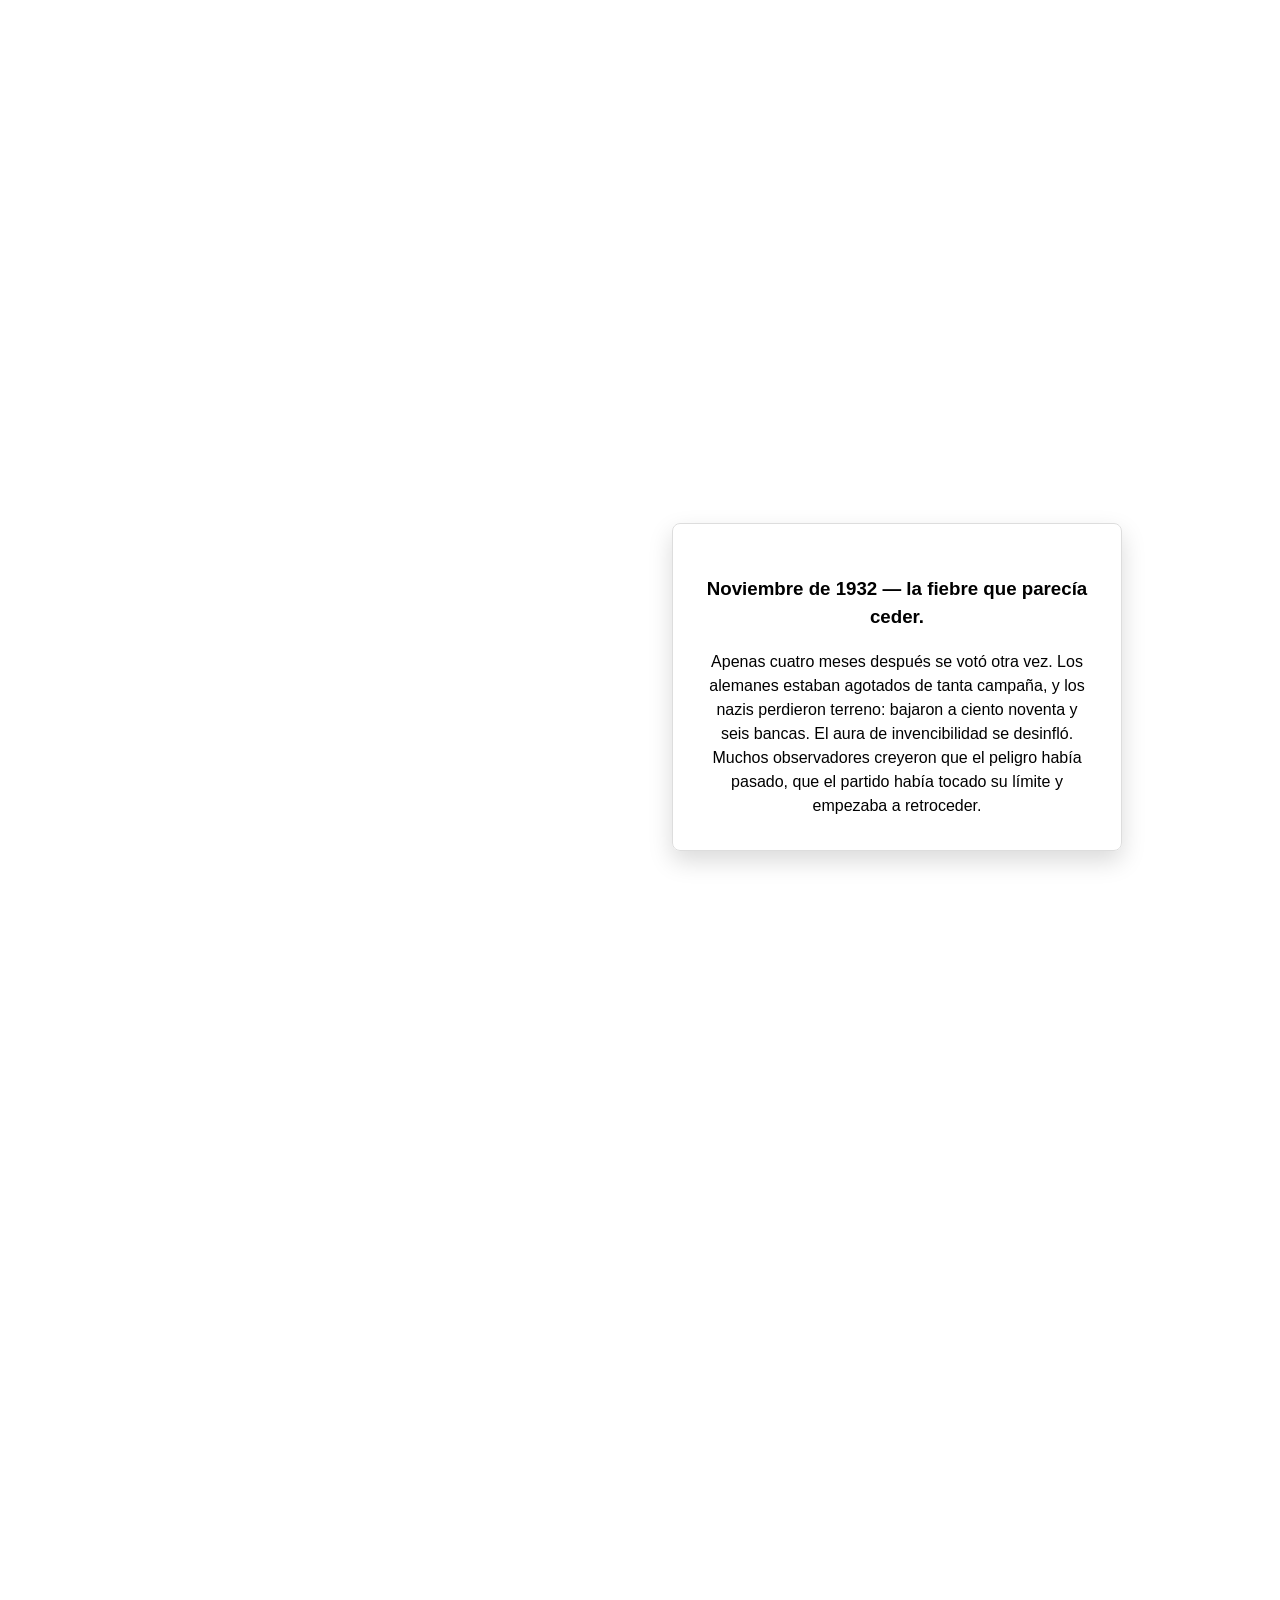
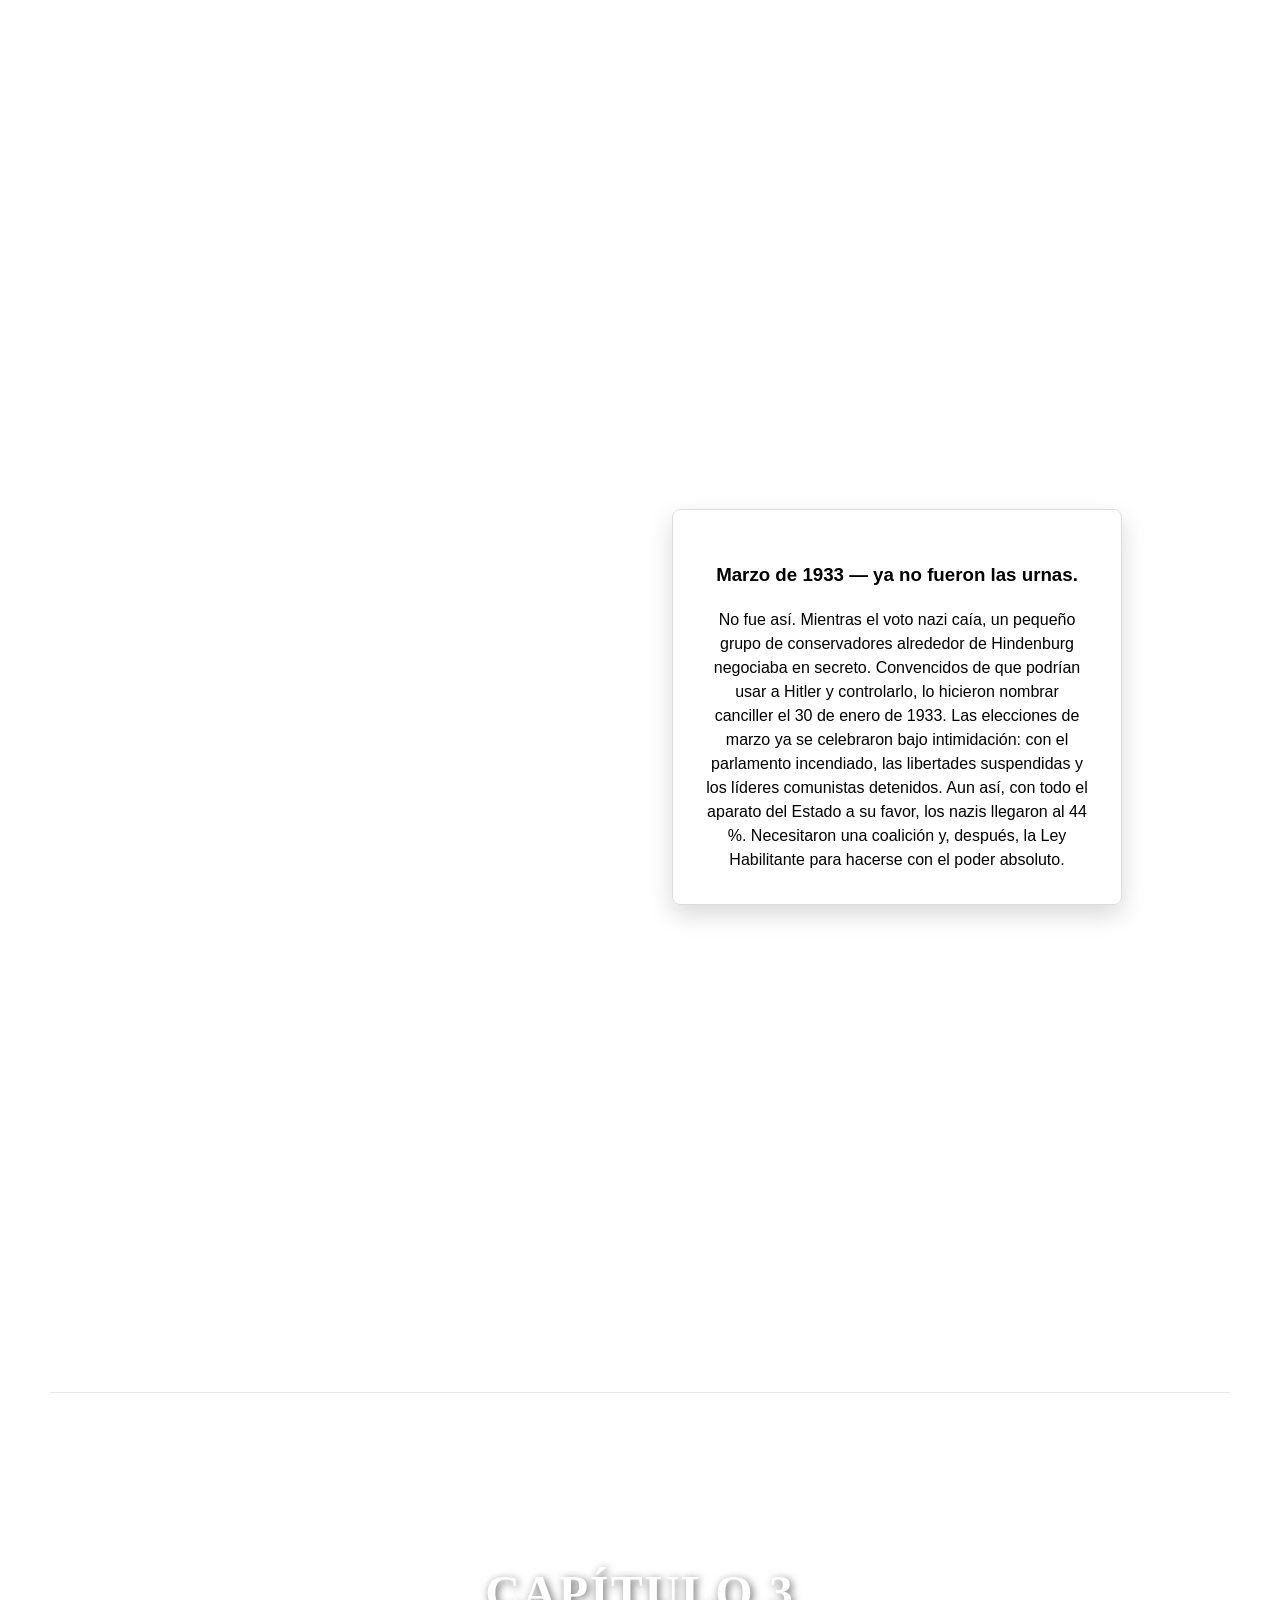
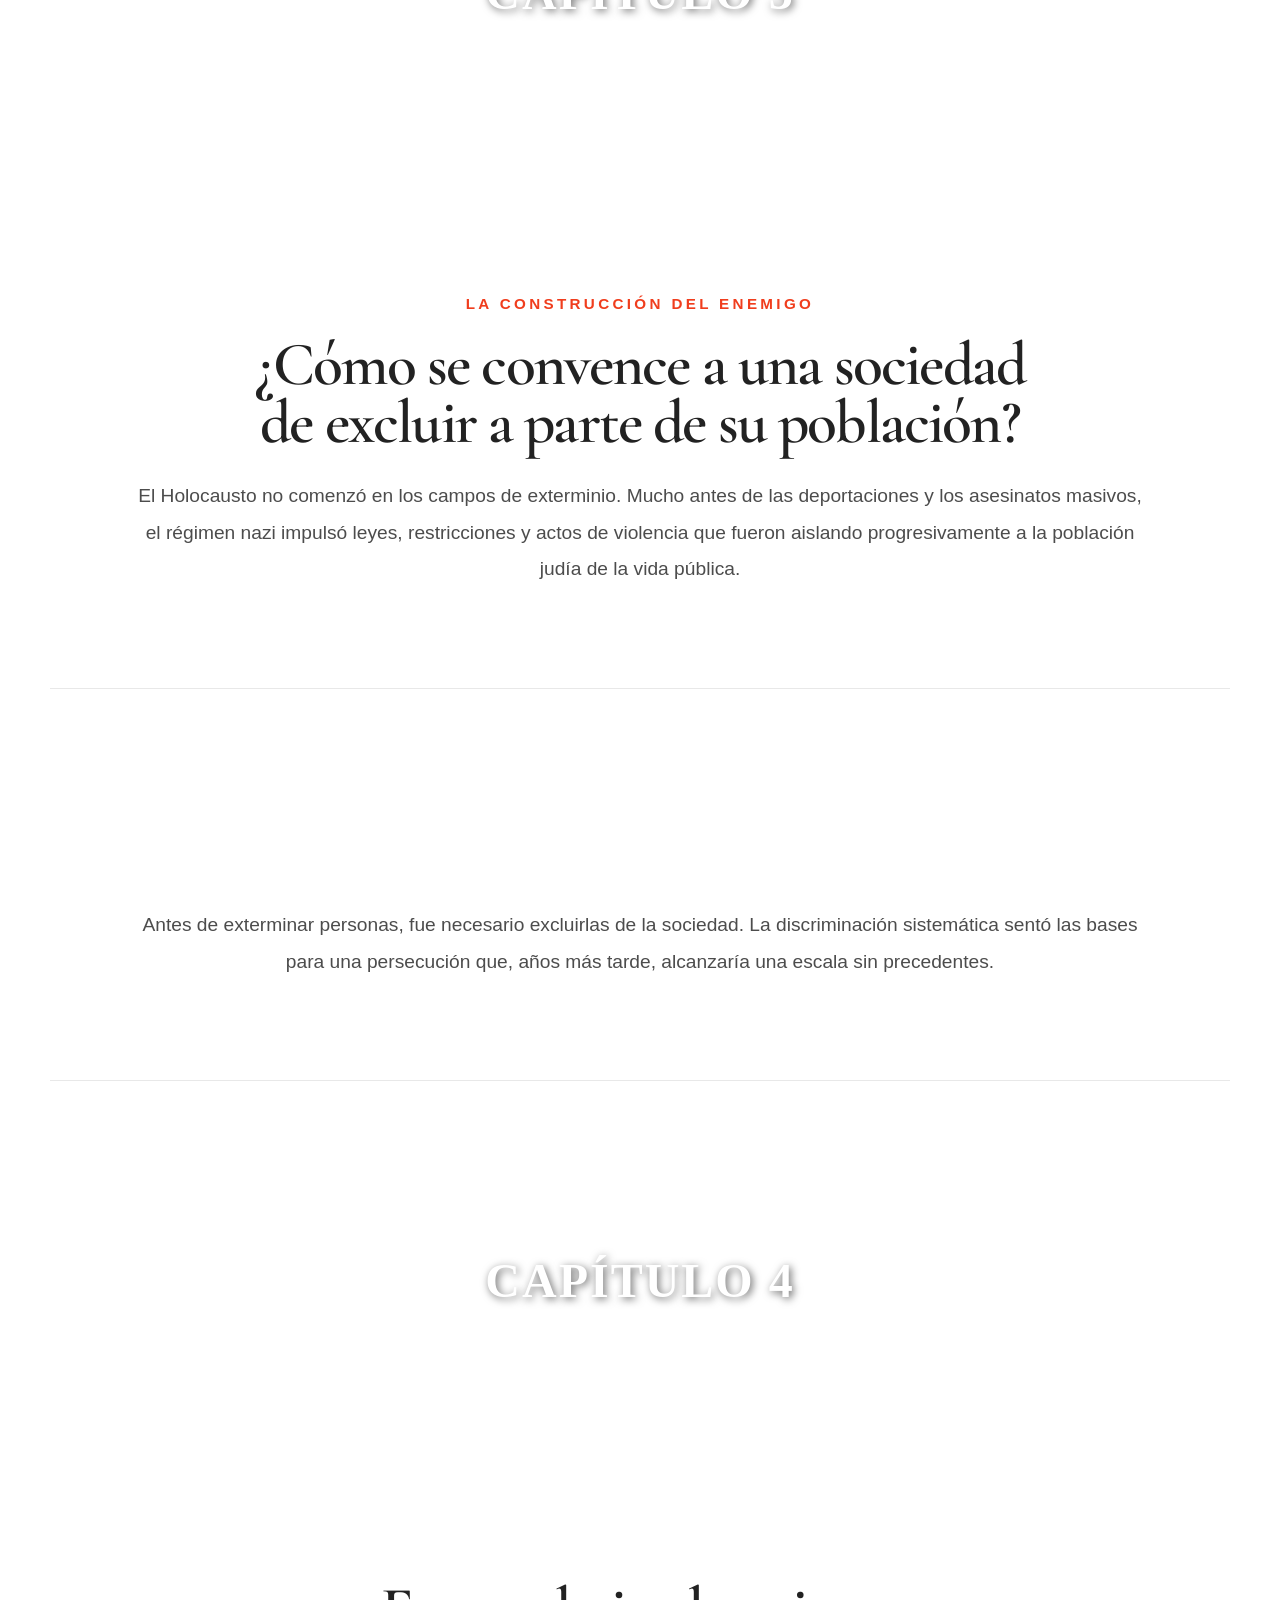
==== commit 9693a43e: "Puse estructura" ====
--- a/src/index.html
+++ b/src/index.html
@@ -16,14 +16,14 @@
 		<section class="hero" aria-label="Introducción">
 			<div class="hero__media" aria-hidden="true">
 				<div class="hero__media-tint"></div>
-				<img class="hero__image" src="../img/soldados_nazi.jpg" alt="" />
+				<img class="hero__image" src="../img/monumento_judios.jpg" alt="" />
 			</div>
 
 			<div class="hero__content">
-				<p class="hero__eyebrow">Segunda Guerra Mundial</p>
-				<h1>70 millones de razones para recordar</h1>
+				<p class="hero__eyebrow">El Holocausto</p>
+				<h1>6 millones de razones para recordar</h1>
 				<p class="hero__dek">
-					Todo comenzó con una invasión y terminó involucrando al mundo entero.
+					Esto no comenzó en Auschwitz.
 				</p>
 			</div>
 		</section>
@@ -33,11 +33,10 @@
 			<div class="figure-scroll__sticky">
 				<div class="figure">
 					<p class="figure__count" id="count" aria-live="off">0</p>
-					<span class="figure__unit">muertos en seis años</span>
+					<span class="figure__unit">víctimas judías en seis años</span>
 					<div class="figure__bar" id="bar"></div>
 					<p class="figure__reveal" id="reveal">
-						Un segundo por cada víctima, sin parar, de día y de noche:
-						tardarías <strong>más de dos años</strong> en nombrarlos a todos.
+						Un nombre por segundo. Día y noche. Aun así, tardarías <strong>más de dos meses</strong> en decirlos todos.
 					</p>
 				</div>
 				<span class="figure__hint" id="hint">Seguí scrolleando ↓</span>
@@ -58,92 +57,23 @@
 		</section>
 
 		<!-- Capitulo 0: contexto histórico -->
-		<div class="rectangulo-parallax" style="background-image: url('/img/Escape.jpg');">
+		<div class="rectangulo-parallax" style="background-image: url('../img/Escape.jpg');">
 			<h2>Capítulo 0</h2>
 		</div>
 
-		<!-- EL ASCENSO NAZI-->
+		
+
+		<!-- El nuevo título del Capítulo 0 -->
 		<section class="chapter chapter--stub">
 			<div class="chapter__intro">
-				<h2>Adolf Hitler y el ascenso al poder de los nazis</h2>
+				<h2>Una Alemania derrotada</h2>
 				<p class="chapter__body">
-					El líder del Partido Nazi, Adolf Hitler, se convirtió en canciller de Alemania el 30 de enero de 1933. En los meses siguientes, los nazis transformaron Alemania de una democracia en una dictadura. El ascenso al poder de Hitler y los nazis no fue inevitable. Fue el resultado de muchos factores, incluyendo el momento oportuno, las circunstancias y la pura suerte.
+					¿Cómo quedó Alemania después de la Primera Guerra Mundial?					
+					<br><br>
 				</p>
 			</div>
 		</section>
-
-		<div class="bloque-interactivo">
-			
-			<div class="titulo-seccion-grafico">
-				<h3>Resultados de las elecciones del Reichstag alemán (1919–1933)</h3>
-			</div>
 		
-
-			<section class="flourish-scroll">
-				<div class="flourish-scroll__sticky">
-					<div class="flourish-embed flourish-chart" 
-						data-src="story/3713567">
-					</div>
-				</div>
-
-				<div class="textos-flotantes">
-					<div class="step" data-slide="0">
-						<div class="tarjeta-scroll">
-							<h3>Mayo de 1928 — los márgenes.</h3>
-						En 1928 Alemania vivía sus mejores años desde la guerra. La economía se había estabilizado, la cultura florecía y la democracia parecía, por fin, funcionar. En ese clima, el mensaje del Partido Nazi —antisemita, antidemocrático— no le interesaba a casi nadie. Sacó el 2,6 % de los votos y doce bancas en un parlamento de casi quinientas. Era un partido de la periferia.
-						</div>
-					</div>
-					<div class="step" data-slide="1">
-						<div class="tarjeta-scroll">
-							<h3>Septiembre de 1930 — el golpe.</h3>
-
-							En octubre de 1929, el desplome de Wall Street cruzó el océano. El desempleo se disparó y el gobierno se mostró incapaz de frenarlo. En las elecciones de septiembre de 1930, los nazis pasaron de doce a ciento siete bancas y se convirtieron, de un día para el otro, en el segundo partido del país. El resultado conmocionó a Alemania. No fue un cambio de ideas: fue la crisis lo que movió los votos. La curva del voto nazi sigue, casi punto por punto, la curva del paro.
-						</div>
-					</div>
-					<div class="step" data-slide="2">
-						<div class="tarjeta-scroll">
-							<h3>Julio de 1932 — el techo.</h3>
-							1932 fue un año de cinco elecciones y violencia constante en las calles. En julio, el Partido Nazi alcanzó su mejor resultado en una elección libre: el 37 % y doscientas treinta bancas. Era el partido más grande del Reichstag. Hitler exigió la cancillería. Y el presidente Hindenburg se la negó. Ahí aparece el dato que la narrativa no puede perder: ni en su mejor momento los nazis tuvieron mayoría propia. El sistema seguía sin poder formar gobierno, pero tampoco entregaba el poder.
-						</div>
-					</div>
-					<div class="step" data-slide="3">
-						<div class="tarjeta-scroll">
-							<h3>Noviembre de 1932 — la fiebre que parecía ceder.</h3>
-							Apenas cuatro meses después se votó otra vez. Los alemanes estaban agotados de tanta campaña, y los nazis perdieron terreno: bajaron a ciento noventa y seis bancas. El aura de invencibilidad se desinfló. Muchos observadores creyeron que el peligro había pasado, que el partido había tocado su límite y empezaba a retroceder.
-						</div>
-					</div>
-					<div class="step" data-slide="4">
-						<div class="tarjeta-scroll">
-							<h3>Marzo de 1933 — ya no fueron las urnas.</h3>
-								No fue así. Mientras el voto nazi caía, un pequeño grupo de conservadores alrededor de Hindenburg negociaba en secreto. Convencidos de que podrían usar a Hitler y controlarlo, lo hicieron nombrar canciller el 30 de enero de 1933. Las elecciones de marzo ya se celebraron bajo intimidación: con el parlamento incendiado, las libertades suspendidas y los líderes comunistas detenidos. Aun así, con todo el aparato del Estado a su favor, los nazis llegaron al 44 %. Necesitaron una coalición y, después, la Ley Habilitante para hacerse con el poder absoluto.
-						</div>
-					</div>
-				</div>
-			</section>
-		</div>
-	<script src="https://public.flourish.studio/resources/embed.js"></script>
-
-
-		<!-- ---------------- -->
-		<!-- ---------------- -->
-		<!-- imagen capítulo 1 -->
-		<div class="rectangulo-parallax" style="background-image: url('/img/Escape.jpg');">
-			<h2>Capítulo 1</h2>
-		</div>
-
-		<!-- El nuevo título del Capítulo 1 -->
-		<section class="chapter chapter--stub">
-			<div class="chapter__intro">
-				<h2>De una invasión a una guerra mundial</h2>
-				<p class="chapter__body">
-					El 1 de septiembre de 1939, Alemania cruzó la frontera de Polonia. En ese momento, nadie sabía que aquella invasión desencadenaría un conflicto que terminaría involucrando a decenas de países en varios continentes.
-					<br><br>
-					Lo que comenzó en el corazón de Europa se expandió rápidamente. Nuevas alianzas, invasiones y declaraciones de guerra fueron incorporando territorios cada vez más lejanos al frente original.
-					<br><br>
-					A medida que avances, observá cómo el conflicto se extiende por el mapa: cada nuevo país representa una decisión política, una invasión o una respuesta militar que transformó una guerra regional en un enfrentamiento global.
-				</p>
-			</div>
-		</section>
 	<!-- ESTÁ ESCONDIDO LA PARTE DEL MAPA INTERACTIVO VIEJO DE WWII-->
 <!--
 		<section class="flourish-scroll" id="flourish-story" aria-label="Historia interactiva de datos">
@@ -278,75 +208,263 @@
 		</div>
 
 	</section>
-
-		<div class="rectangulo-parallax" style="background-image: url('/img/barbarroja.jpg');">
-			<h2>Capítulo 2</h2>
-		</div>
 	-->
-
-		<!-- El nuevo título del Capítulo 1 -->
-		<section class="chapter chapter--stub">
-			<div class="chapter__intro">
-				<h2>¿Cuántas vidas costó?</h2>
-				<p class="chapter__body">
-					La Segunda Guerra Mundial no solo transformó fronteras y gobiernos. También se convirtió en el conflicto más devastador de la historia moderna, dejando decenas de millones de víctimas entre militares y civiles en todos los continentes.
-					Lo que comenzó en el corazón de Europa se expandió rápidamente. Nuevas alianzas, invasiones y declaraciones de guerra fueron incorporando territorios cada vez más lejanos al frente original.
-					<br><br>
-					A medida que la guerra se expandía, también lo hacía su costo humano. Combates, bombardeos, hambrunas, persecuciones y genocidios fueron aumentando año tras año la cantidad de personas afectadas por el conflicto.
-					<br><br>
-					El gráfico que sigue muestra cómo se acumuló esa cifra entre 1939 y 1945. Cada avance en el tiempo representa miles —y luego millones— de vidas perdidas, permitiendo dimensionar la magnitud de una tragedia que marcó para siempre al siglo XX.
-				</p>
-			</div>
-		</section>
-
-
-		<div class="rectangulo-parallax" style="background-image: url('/img/barbarroja.jpg');">
-			<h2>Capítulo 3</h2>
-		</div>
-
-		<!-- El nuevo título del Capítulo 1 -->
-		<section class="chapter chapter--stub">
-			<div class="chapter__intro">
-				<h2>¿Qué países pagaron el precio más alto?</h2>
-				<p class="chapter__body">
-					La Segunda Guerra Mundial no solo transformó fronteras y gobiernos. También se convirtió en el conflicto más devastador de la historia moderna, dejando decenas de millones de víctimas entre militares y civiles en todos los continentes.
-					Lo que comenzó en el corazón de Europa se expandió rápidamente. Nuevas alianzas, invasiones y declaraciones de guerra fueron incorporando territorios cada vez más lejanos al frente original.
-					<br><br>
-					A medida que la guerra se expandía, también lo hacía su costo humano. Combates, bombardeos, hambrunas, persecuciones y genocidios fueron aumentando año tras año la cantidad de personas afectadas por el conflicto.
-					<br><br>
-					El gráfico que sigue muestra cómo se acumuló esa cifra entre 1939 y 1945. Cada avance en el tiempo representa miles —y luego millones— de vidas perdidas, permitiendo dimensionar la magnitud de una tragedia que marcó para siempre al siglo XX.
-				</p>
-			</div>
-		</section>
-
-
-
-
-		<!-- 
-		FINALL
-		-->
-		<section class="chapter chapter--stub">
-			<div class="chapter__grid">
-				<article>
-					<h3>01. Escala</h3>
-					<p>Un punto de partida para mostrar magnitud, pérdidas y comparaciones.</p>
-				</article>
-				<article>
-					<h3>02. Territorio</h3>
-					<p>Mapas, frentes y desplazamientos para situar la guerra en el espacio.</p>
-				</article>
-				<article>
-					<h3>03. Testimonio</h3>
-					<p>Fragmentos humanos para bajar la abstracción de los números.</p>
-				</article>
-			</div>
-		</section>
-	</main>
-	<footer>
-        <p>Visualización de Datos · Sección 1 · 2026</p>
-    </footer>
-
-	<script src="./main.js" defer></script>
+		
+	<!-- Capitulo 1:  -->
+
+	<div class="rectangulo-parallax" style="background-image: url('../img/Escape.jpg');">
+			<h2>Capítulo 1</h2>
+	</div>
+
+	<section class="chapter chapter--stub">
+		<div class="chapter__intro">
+			<h2>La República de Weimar se derrumba</h2>
+			<p class="chapter__body">
+				¿Qué hizo que millones de alemanes perdieran la confianza en la democracia??
+				<br></br>
+			</p>
+		</div>
+	</section>
+
+
+	<!-- Capitulo 2: EL ASCENSO NAZI-->
+
+	<div class="rectangulo-parallax" style="background-image: url('../img/Hitler2.jpg');">
+		<h2>Capítulo 2</h2>
+	</div>
+
+	<section class="chapter chapter--stub">
+		<div class="chapter__intro">
+			<h2>El ascenso del Partido Nazi</h2>
+			<p class="chapter__body">
+				¿Cómo pasó el Partido Nazi de ser marginal a controlar Alemania?
+				<br></br>
+				El líder del Partido Nazi, Adolf Hitler, se convirtió en canciller de Alemania el 30 de enero de 1933. En los meses siguientes, los nazis transformaron Alemania de una democracia en una dictadura. El ascenso al poder de Hitler y los nazis no fue inevitable. Fue el resultado de muchos factores, incluyendo el momento oportuno, las circunstancias y la pura suerte.
+				<br></br>
+				<br></br>
+
+			</p>
+		</div>
+
+		<div class="bloque-interactivo">
+				
+			<div class="titulo-seccion-grafico">
+				<h3>Resultados de las elecciones del Reichstag alemán (1919–1933)</h3>
+			</div>
+		
+			<section class="flourish-scroll">
+				<div class="flourish-scroll__sticky">
+					<div class="flourish-embed flourish-chart" 
+						data-src="story/3713567">
+					</div>
+				</div>
+
+				<div class="textos-flotantes">
+					<div class="step" data-slide="0">
+						<div class="tarjeta-scroll">
+							<h3>Mayo de 1928 — los márgenes.</h3>
+							En 1928 Alemania vivía sus mejores años desde la guerra. La economía se había estabilizado, la cultura florecía y la democracia parecía, por fin, funcionar. En ese clima, el mensaje del Partido Nazi —antisemita, antidemocrático— no le interesaba a casi nadie. Sacó el 2,6 % de los votos y doce bancas en un parlamento de casi quinientas. Era un partido de la periferia.
+						</div>
+					</div>
+
+					<div class="step" data-slide="1">
+						<div class="tarjeta-scroll">
+							<h3>Septiembre de 1930 — el golpe.</h3>
+							En octubre de 1929, el desplome de Wall Street cruzó el océano. El desempleo se disparó y el gobierno se mostró incapaz de frenarlo. En las elecciones de septiembre de 1930, los nazis pasaron de doce a ciento siete bancas y se convirtieron, de un día para el otro, en el segundo partido del país. El resultado conmocionó a Alemania. No fue un cambio de ideas: fue la crisis lo que movió los votos. La curva del voto nazi sigue, casi punto por punto, la curva del paro.
+						</div>
+					</div>
+
+					<div class="step" data-slide="2">
+						<div class="tarjeta-scroll">
+							<h3>Julio de 1932 — el techo.</h3>
+							1932 fue un año de cinco elecciones y violencia constante en las calles. En julio, el Partido Nazi alcanzó su mejor resultado en una elección libre: el 37 % y doscientas treinta bancas. Era el partido más grande del Reichstag. Hitler exigió la cancillería. Y el presidente Hindenburg se la negó. Ahí aparece el dato que la narrativa no puede perder: ni en su mejor momento los nazis tuvieron mayoría propia. El sistema seguía sin poder formar gobierno, pero tampoco entregaba el poder.
+						</div>
+					</div>
+
+					<div class="step" data-slide="3">
+						<div class="tarjeta-scroll">
+							<h3>Noviembre de 1932 — la fiebre que parecía ceder.</h3>
+							Apenas cuatro meses después se votó otra vez. Los alemanes estaban agotados de tanta campaña, y los nazis perdieron terreno: bajaron a ciento noventa y seis bancas. El aura de invencibilidad se desinfló. Muchos observadores creyeron que el peligro había pasado, que el partido había tocado su límite y empezaba a retroceder.
+						</div>
+					</div>
+
+					<div class="step" data-slide="4">
+						<div class="tarjeta-scroll">
+							<h3>Marzo de 1933 — ya no fueron las urnas.</h3>
+							No fue así. Mientras el voto nazi caía, un pequeño grupo de conservadores alrededor de Hindenburg negociaba en secreto. Convencidos de que podrían usar a Hitler y controlarlo, lo hicieron nombrar canciller el 30 de enero de 1933. Las elecciones de marzo ya se celebraron bajo intimidación: con el parlamento incendiado, las libertades suspendidas y los líderes comunistas detenidos. Aun así, con todo el aparato del Estado a su favor, los nazis llegaron al 44 %. Necesitaron una coalición y, después, la Ley Habilitante para hacerse con el poder absoluto.
+						</div>
+					</div>
+				</div>
+			</section>
+		</div>
+	</section>
+
+	
+
+	<!-- CAPITULO 3:  La construcción del enemigo -->
+
+	<div class="rectangulo-parallax" style="background-image: url('../img/Escape.jpg');">
+	<h2>Capítulo 3</h2>
+	</div>
+
+	<section class="chapter chapter--stub">
+	<div class="chapter__intro">
+		<p class="chapter__eyebrow">La construcción del enemigo</p>
+
+		<h2>
+		¿Cómo se convence a una sociedad de excluir a parte de su población?
+		</h2>
+
+		<p class="chapter__body">
+		El Holocausto no comenzó en los campos de exterminio.
+		Mucho antes de las deportaciones y los asesinatos masivos,
+		el régimen nazi impulsó leyes, restricciones y actos de violencia
+		que fueron aislando progresivamente a la población judía de la vida pública.
+		</p>
+	</div>
+	</section>
+
+	<!-- TU TIMELINE DE FLOURISH -->
+
+	<section class="timeline-container">
+
+		<div class="flourish-embed flourish-timeline" data-src="visualisation/29477883"><script src="https://public.flourish.studio/resources/embed.js"></script><noscript><img src="https://public.flourish.studio/visualisation/29477883/thumbnail" width="100%" alt="timeline visualization" /></noscript></div>
+
+	</section>
+
+	<section class="chapter chapter--stub">
+	<div class="chapter__intro">
+		<p class="chapter__body">
+		Antes de exterminar personas, fue necesario excluirlas de la sociedad.
+		La discriminación sistemática sentó las bases para una persecución que,
+		años más tarde, alcanzaría una escala sin precedentes.
+		</p>
+	</div>
+	</section>
+
+	<!-- Capitulo 4: Europa bajo el nazismo  -->
+
+	<div class="rectangulo-parallax" style="background-image: url('../img/barbarroja.jpg');">
+			<h2>Capítulo 4</h2>
+	</div>
+	
+	<section class="chapter chapter--stub">
+		<div class="chapter__intro">
+			<h2> Europa bajo el nazismo </h2>
+			<p class="chapter__body">
+				¿Cómo se expandió el control alemán sobre Europa?
+				<br></br>
+				
+			</p>
+		</div>
+	</section>
+
+	<!-- Capitulo 5: La industrialización del exterminio  -->
+
+	<div class="rectangulo-parallax" style="background-image: url('../img/guetos.jpg');">
+			<h2>Capítulo 5</h2>
+	</div>
+	
+	<section class="chapter chapter--stub">
+		<div class="chapter__intro">
+			<h2> La industrialización del exterminio </h2>
+			<p class="chapter__body">
+				¿Cómo pudo ejecutarse un genocidio de semejante escala?
+				<br></br>
+				
+			</p>
+		</div>
+	</section>
+
+
+	<!-- Capitulo 6: Las víctimas  -->
+
+	<div class="rectangulo-parallax" style="background-image: url('../img/barbarroja.jpg');">
+			<h2>Capítulo 6</h2>
+	</div>
+	
+	<section class="chapter chapter--stub">
+		<div class="chapter__intro">
+			<h2> Las víctimas </h2>
+			<p class="chapter__body">
+				¿Quiénes fueron perseguidos?
+				<br></br>
+				
+			</p>
+		</div>
+	</section>
+
+
+	<!-- Capitulo 7: La magnitud humana  -->
+
+	<div class="rectangulo-parallax" style="background-image: url('../img/barbarroja.jpg');">
+			<h2>Capítulo 7</h2>
+	</div>
+	
+	<section class="chapter chapter--stub">
+		<div class="chapter__intro">
+			<h2> La magnitud humana </h2>
+			<p class="chapter__body">
+				¿Qué significan realmente seis millones de víctimas?
+				<br></br>
+				
+			</p>
+		</div>
+	</section>
+
+	<!-- Capitulo 8: Después del Holocausto  -->
+
+	<div class="rectangulo-parallax" style="background-image: url('../img/barbarroja.jpg');">
+			<h2>Capítulo 8</h2>
+	</div>
+	
+	<section class="chapter chapter--stub">
+		<div class="chapter__intro">
+			<h2> Después del Holocausto </h2>
+			<p class="chapter__body">
+				¿Qué cambió después de 1945?				
+				<br></br>
+				
+			</p>
+		</div>
+	</section>
+
+	<!-- 
+	FINALL
+	-->
+	<section class="chapter chapter--stub">
+		<p class="chapter__body">El Holocausto no fue el producto de un solo líder ni de un único acontecimiento.
+			Fue el resultado de crisis económicas, decisiones políticas, discursos de odio, burocracias eficientes y la
+			indiferencia de millones de personas.
+			Comprender cómo ocurrió es una herramienta para reconocer las condiciones que podrían permitir que
+			vuelva a ocurrir.
+			<br></br>
+			<br></br>
+
+
+		</p>
+
+		<div class="chapter__grid">
+			<article>
+				<h3>01. Escala</h3>
+				<p>Un punto de partida para mostrar magnitud, pérdidas y comparaciones.</p>
+			</article>
+			<article>
+				<h3>02. Territorio</h3>
+				<p>Mapas, frentes y desplazamientos para situar la guerra en el espacio.</p>
+			</article>
+			<article>
+				<h3>03. Testimonio</h3>
+				<p>Fragmentos humanos para bajar la abstracción de los números.</p>
+			</article>
+		</div>
+	</section>
+</main>
+<footer>
+	<p>Visualización de Datos · Sección 1 · 2026</p>
+</footer>
+
+<script src="./main.js" defer></script>
 
 </body>
 </html>
--- a/src/styles.css
+++ b/src/styles.css
@@ -92,8 +92,8 @@
 	inset: 0;
 	background:
 		radial-gradient(circle at 50% 42%, rgba(245, 227, 181, 0.1), transparent 22%),
-		linear-gradient(90deg, rgba(10, 12, 14, 0.3), transparent 18%, transparent 82%, rgba(10, 12, 14, 0.3));
-	z-index: 2;
+		linear-gradient(90deg, rgba(10, 12, 14, 0.3), transparent 20%, transparent 80%, rgba(10, 12, 14, 0.3)); 
+		z-index: 2;
 }
 
 /* Imagen de fondo que cubre todo el hero sin deformarse. */
@@ -423,7 +423,7 @@
 /* Sección alta: el scroll dentro de ella maneja el conteo. */
 .figure-scroll {
 	position: relative;
-	height: 320vh;            /* más alto = el número sube más lento */
+	height: 220vh;            /* más alto = el número sube más lento */
 }
 
 /* El panel queda fijo (sticky) y centrado mientras scrolleás la sección. */
@@ -516,6 +516,15 @@
 	text-transform: uppercase;
 	color: rgba(31, 31, 31, 0.74);
 	transition: opacity 0.4s ease;
+}
+
+.timeline-container {
+    width: min(100%, 1200px);
+    margin: 4rem auto 6rem auto;
+}
+
+.timeline-container .flourish-embed {
+    width: 100%;
 }
 
 /* Accesibilidad: menos movimiento = número final fijo. */
